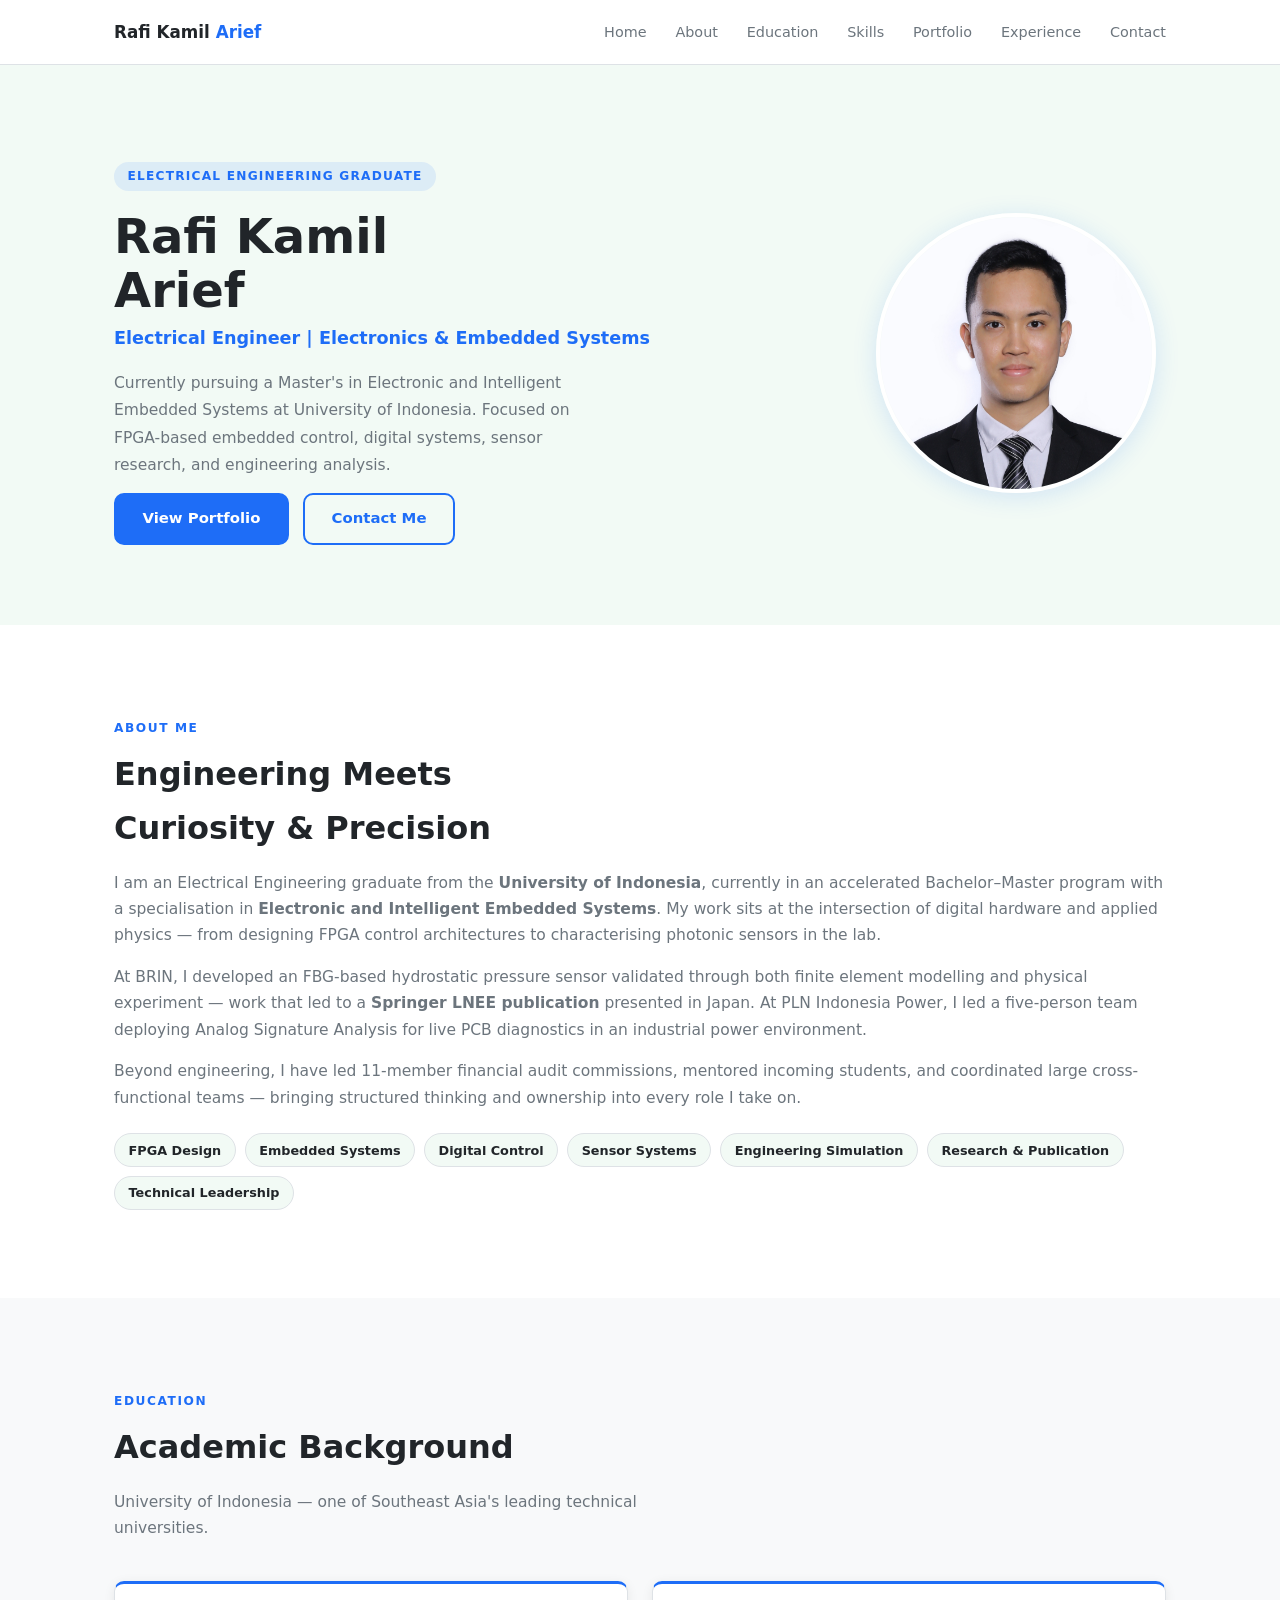
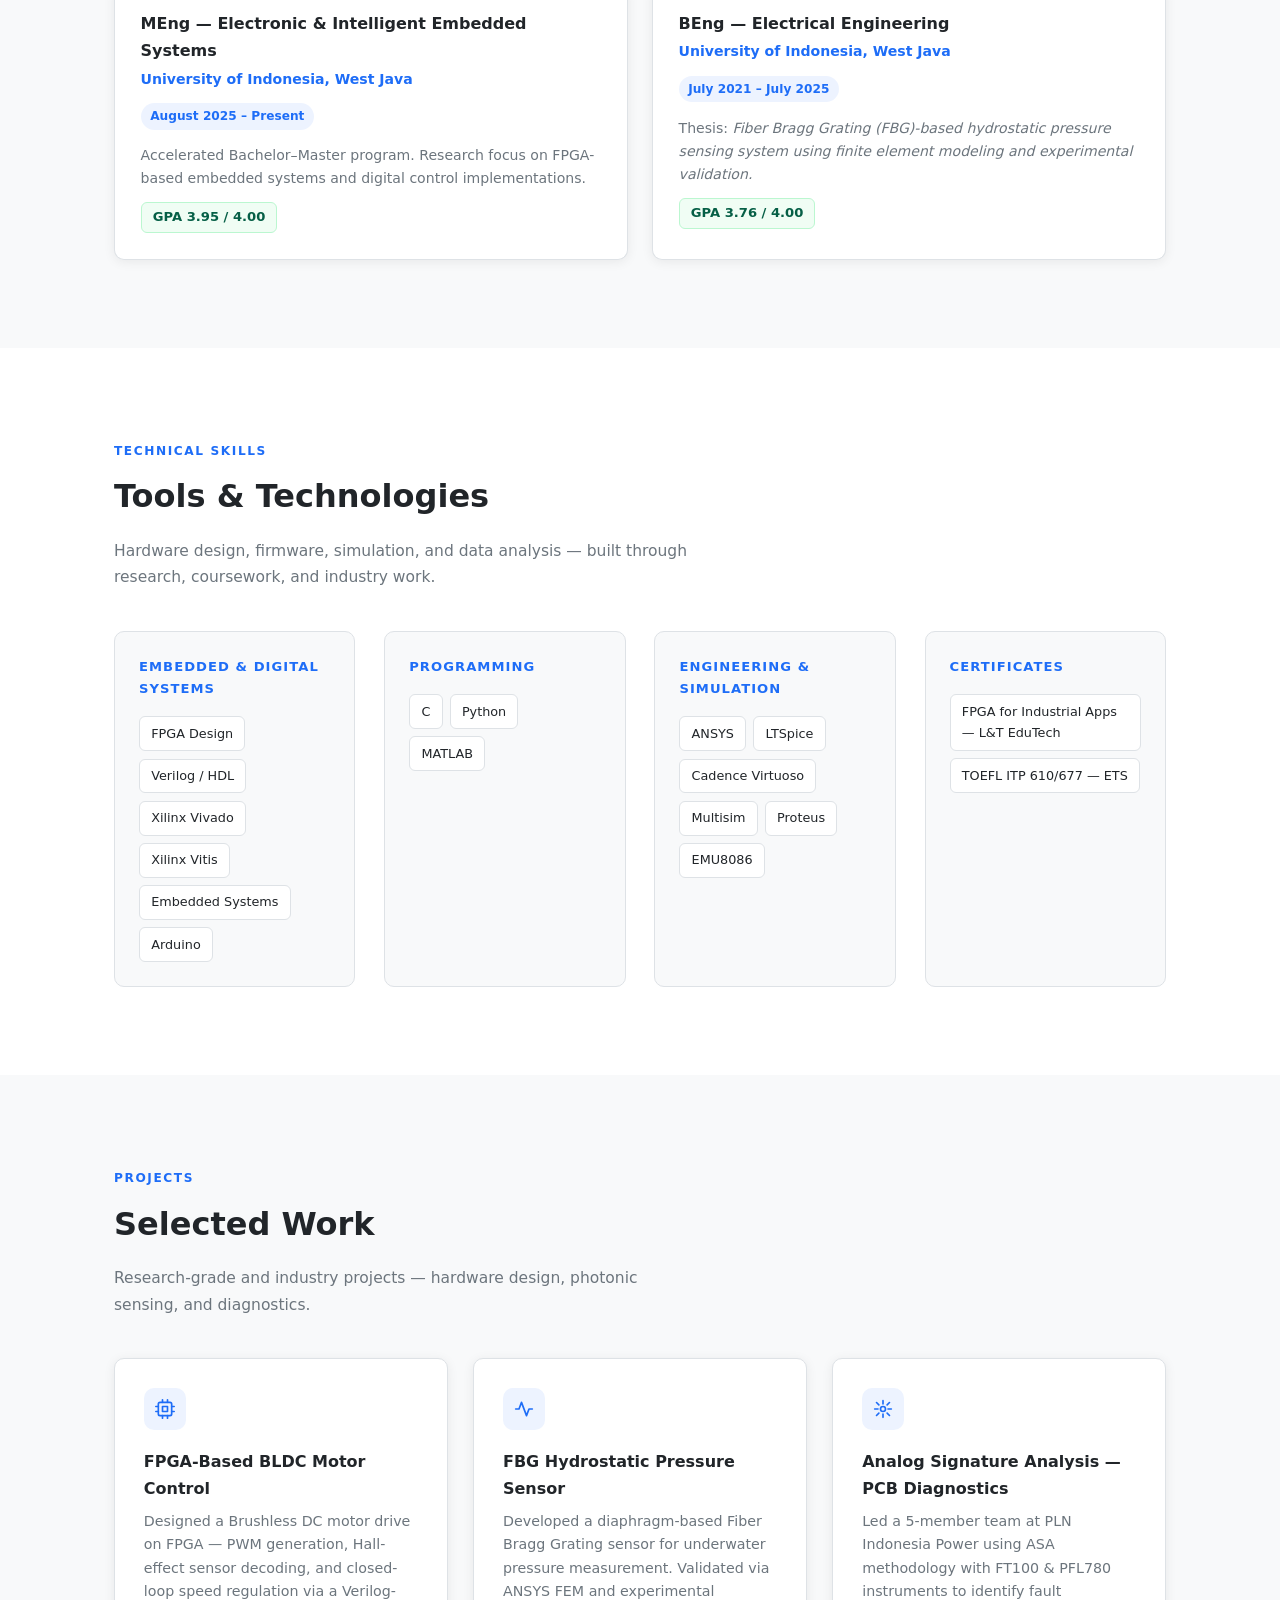
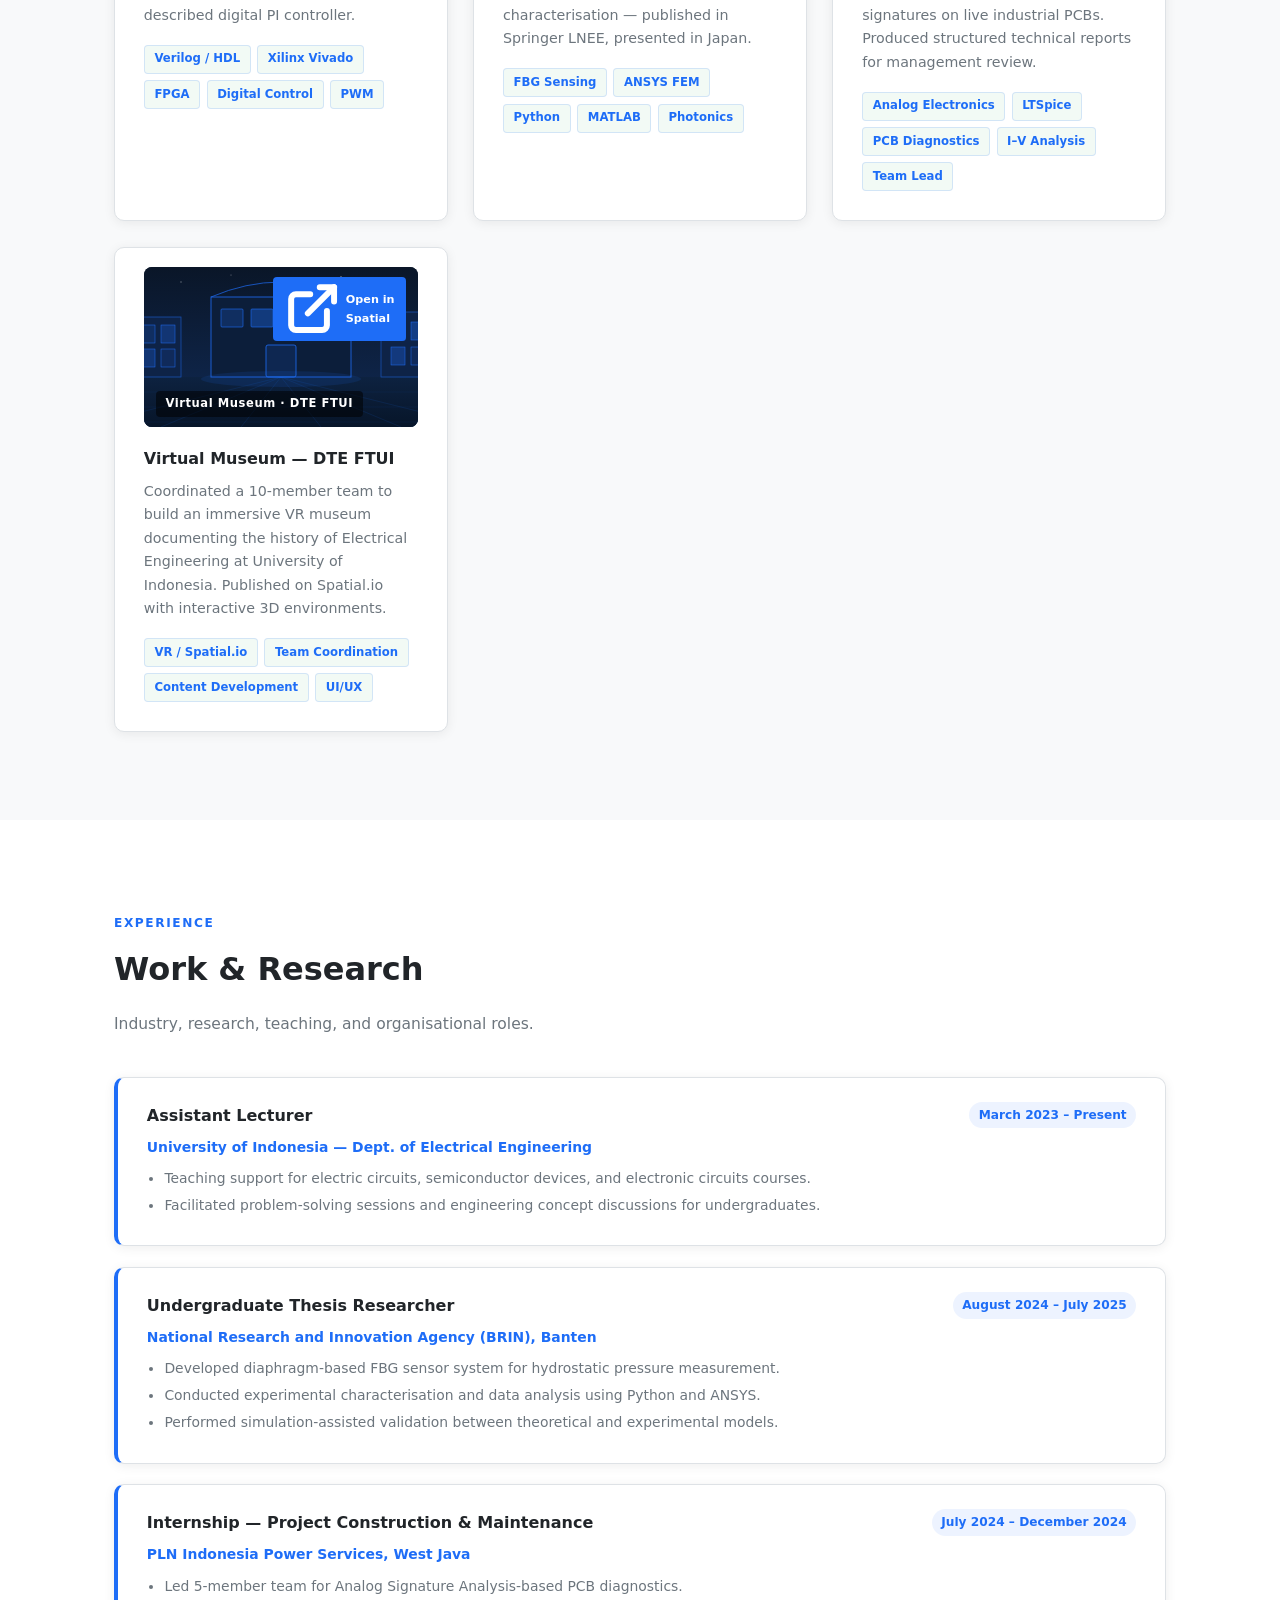
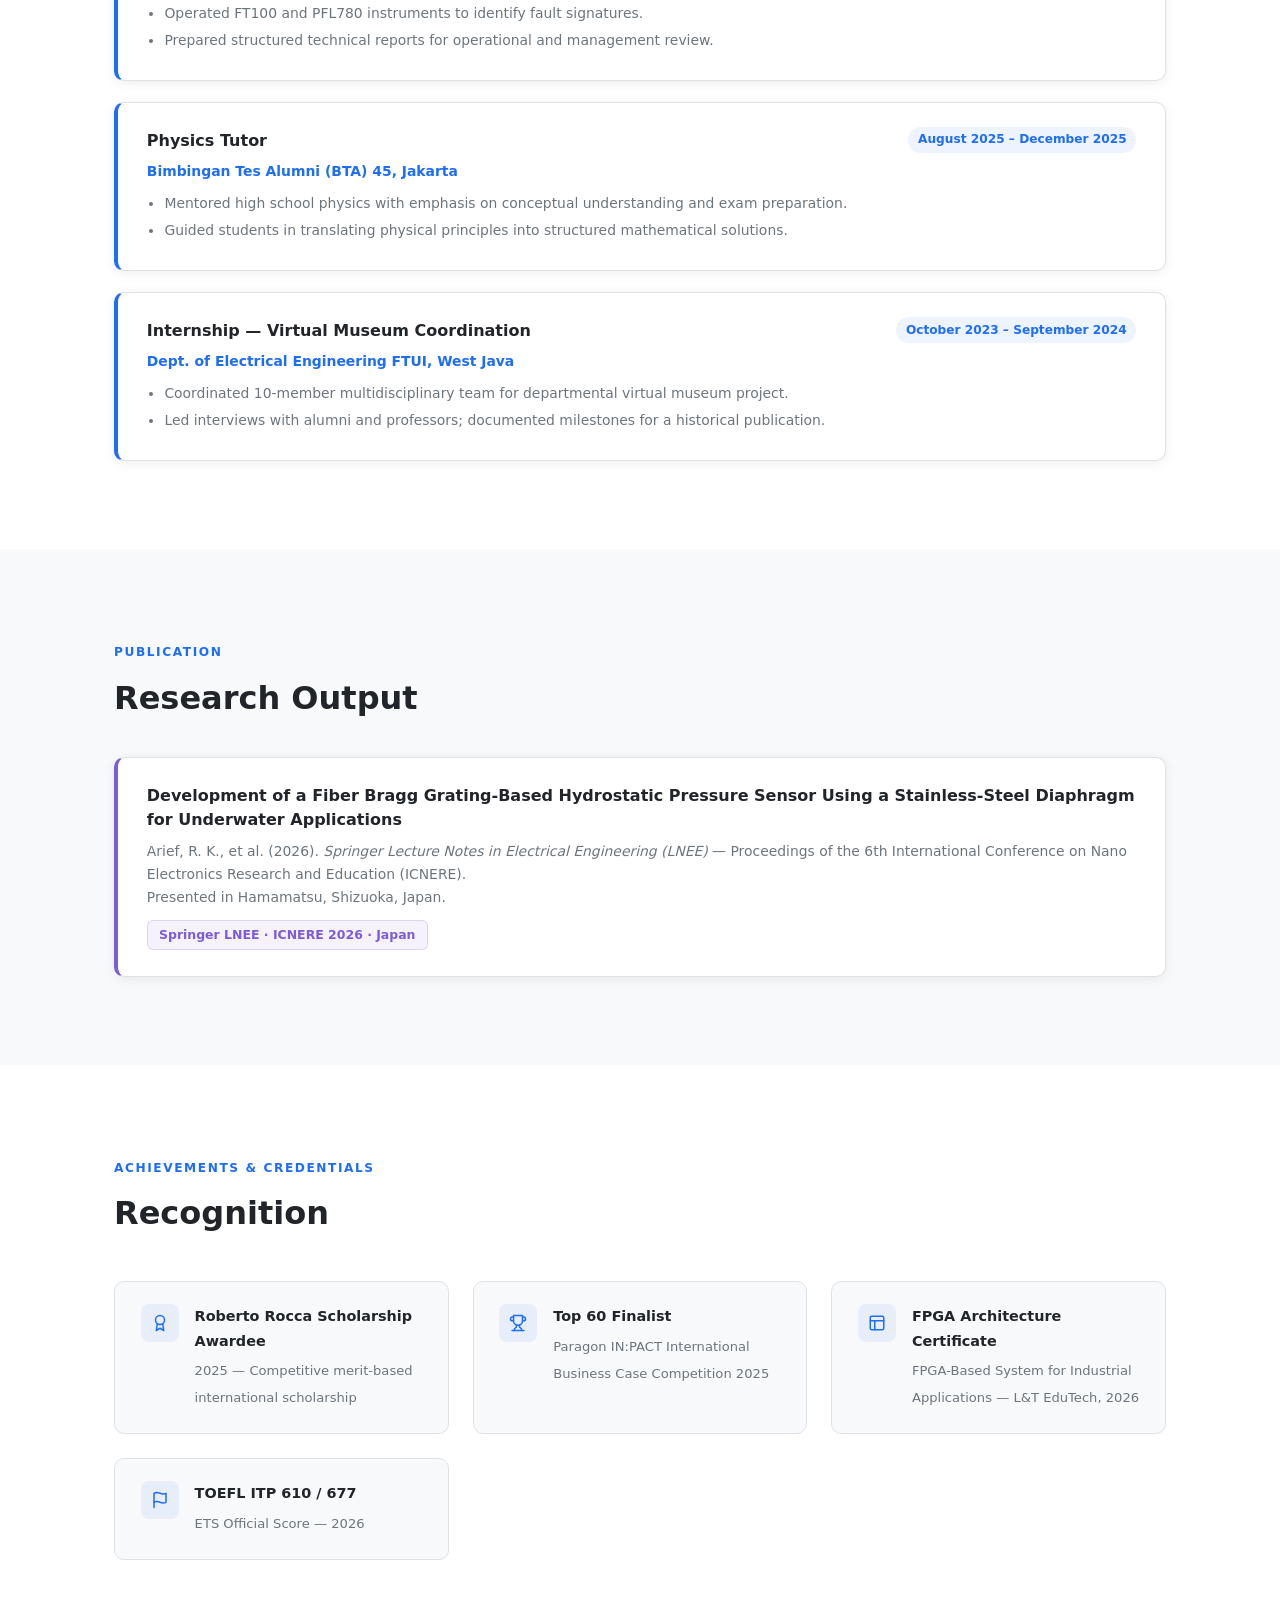
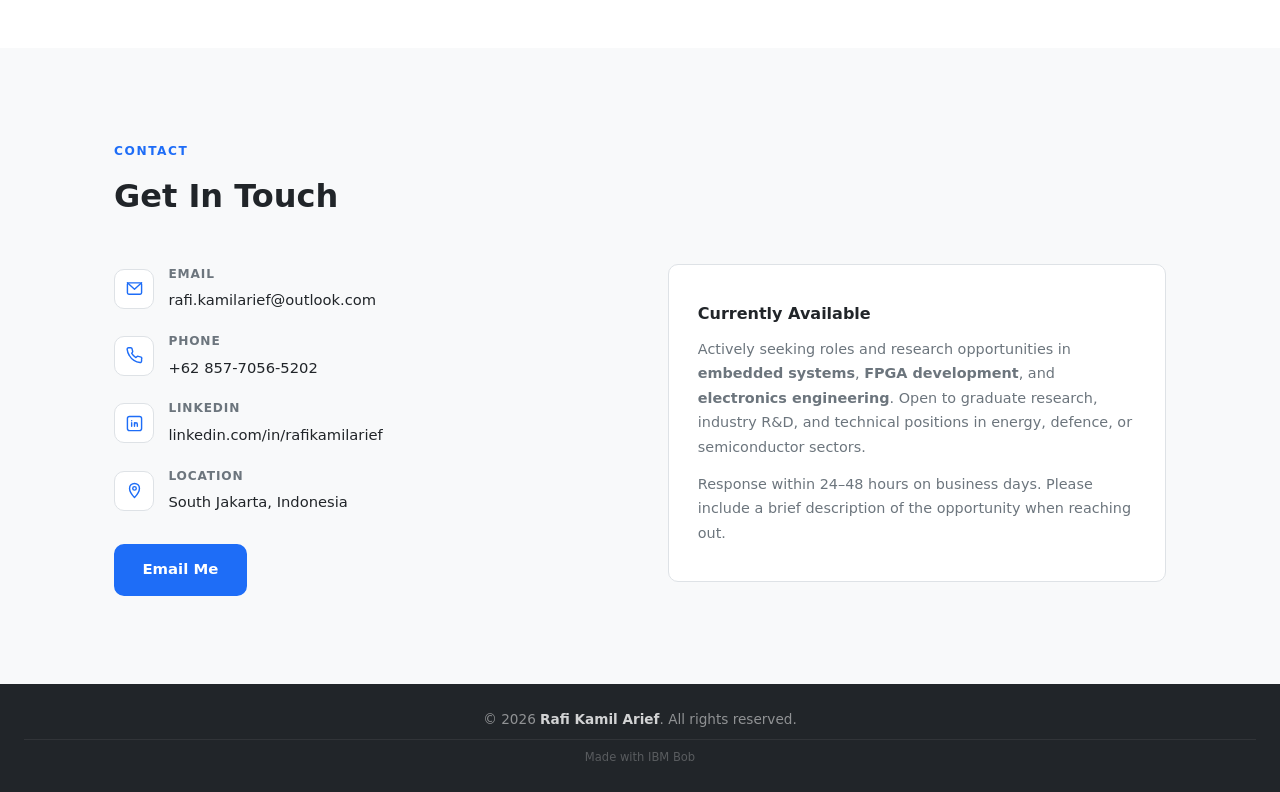
==== index.html @ d269727e "+new website +png profile" ====
<!DOCTYPE html>
<html lang="en">
<head>
  <meta charset="UTF-8" />
  <meta name="viewport" content="width=device-width, initial-scale=1.0" />
  <title>Rafi Kamil Arief — Electrical Engineer</title>

  <style>
    /* ── CSS VARIABLES ─────────────────────────────── */
    :root {
      --primary-color: #f2faf5;
      --accent-color:  #1e6df7;
      --bg-light:      #F8F9FA;
      --text-dark:     #212529;
      --white:         #FFFFFF;
      --text-muted:    #6c757d;
      --border-color:  #dee2e6;
      --card-shadow:   0 2px 12px rgba(0,0,0,0.07);
      --radius:        10px;
      --transition:    0.3s ease;
      --max-width:     1100px;
    }

    /* ── CSS RESET ─────────────────────────────────── */
    *, *::before, *::after { box-sizing: border-box; margin: 0; padding: 0; }

    html { scroll-behavior: smooth; font-size: 16px; }

    body {
      font-family: -apple-system, "Segoe UI", system-ui, sans-serif;
      color: var(--text-dark);
      background: var(--white);
      line-height: 1.7;
    }

    img { display: block; max-width: 100%; }
    a   { color: inherit; text-decoration: none; }
    ul  { list-style: none; }

    /* ── UTILITY ───────────────────────────────────── */
    .container {
      width: 100%;
      max-width: var(--max-width);
      margin: 0 auto;
      padding: 0 1.5rem;
    }

    .section-label {
      display: inline-block;
      font-size: 0.76rem;
      font-weight: 700;
      letter-spacing: 0.13em;
      text-transform: uppercase;
      color: var(--accent-color);
      margin-bottom: 0.5rem;
    }

    .section-title {
      font-size: clamp(1.55rem, 3vw, 2rem);
      font-weight: 700;
      color: var(--text-dark);
      margin-bottom: 0.9rem;
    }

    .section-subtitle {
      font-size: 0.97rem;
      color: var(--text-muted);
      max-width: 580px;
    }

    section { padding: 88px 0; }

    /* ── BUTTONS ───────────────────────────────────── */
    .btn {
      display: inline-block;
      padding: 0.7rem 1.65rem;
      border-radius: var(--radius);
      font-size: 0.93rem;
      font-weight: 600;
      cursor: pointer;
      transition: all var(--transition);
      border: 2px solid transparent;
    }

    .btn-primary {
      background: var(--accent-color);
      color: var(--white);
      border-color: var(--accent-color);
    }
    .btn-primary:hover {
      background: #155dcc;
      border-color: #155dcc;
      transform: translateY(-2px);
    }

    .btn-secondary {
      background: transparent;
      color: var(--accent-color);
      border-color: var(--accent-color);
    }
    .btn-secondary:hover {
      background: var(--accent-color);
      color: var(--white);
      transform: translateY(-2px);
    }

    /* ── NAVIGATION ────────────────────────────────── */
    #nav-toggle { display: none; }

    header {
      position: sticky;
      top: 0;
      z-index: 1000;
      background: rgba(255,255,255,0.97);
      border-bottom: 1px solid var(--border-color);
    }

    nav {
      display: flex;
      align-items: center;
      justify-content: space-between;
      height: 64px;
      padding: 0 1.5rem;
      max-width: var(--max-width);
      margin: 0 auto;
      position: relative;
    }

    .nav-logo {
      font-size: 1.05rem;
      font-weight: 700;
      color: var(--text-dark);
      flex-shrink: 0;
    }
    .nav-logo span { color: var(--accent-color); }

    .nav-links {
      display: flex;
      align-items: center;
      gap: 1.8rem;
    }
    .nav-links a {
      font-size: 0.9rem;
      font-weight: 500;
      color: var(--text-muted);
      transition: color var(--transition);
    }
    .nav-links a:hover { color: var(--accent-color); }

    .nav-hamburger {
      display: none;
      flex-direction: column;
      justify-content: center;
      gap: 5px;
      width: 32px;
      height: 32px;
      cursor: pointer;
    }
    .nav-hamburger span {
      display: block;
      height: 2px;
      background: var(--text-dark);
      border-radius: 2px;
      transition: all var(--transition);
    }

    @media (max-width: 768px) {
      .nav-hamburger { display: flex; }
      .nav-links {
        position: absolute;
        top: 64px; left: 0; right: 0;
        background: var(--white);
        border-bottom: 1px solid var(--border-color);
        flex-direction: column;
        align-items: flex-start;
        gap: 0;
        max-height: 0;
        overflow: hidden;
        transition: max-height var(--transition);
      }
      .nav-links a {
        width: 100%;
        padding: 0.85rem 1.5rem;
        border-bottom: 1px solid var(--bg-light);
        font-size: 0.97rem;
      }
      #nav-toggle:checked ~ .nav-links    { max-height: 420px; }
      #nav-toggle:checked ~ .nav-hamburger span:nth-child(1) { transform: translateY(7px) rotate(45deg); }
      #nav-toggle:checked ~ .nav-hamburger span:nth-child(2) { opacity: 0; }
      #nav-toggle:checked ~ .nav-hamburger span:nth-child(3) { transform: translateY(-7px) rotate(-45deg); }
    }

    /* ── HERO ──────────────────────────────────────── */
    #home {
      background: var(--primary-color);
      padding: 96px 0 80px;
    }

    .hero-inner {
      display: flex;
      align-items: center;
      justify-content: space-between;
      gap: 3rem;
    }

    .hero-content { flex: 1 1 0; max-width: 560px; }

    .hero-tag {
      display: inline-block;
      background: rgba(30,109,247,0.1);
      color: var(--accent-color);
      font-size: 0.76rem;
      font-weight: 700;
      letter-spacing: 0.1em;
      text-transform: uppercase;
      padding: 0.28rem 0.85rem;
      border-radius: 20px;
      margin-bottom: 1.1rem;
    }

    .hero-name {
      font-size: clamp(2rem, 5vw, 3rem);
      font-weight: 800;
      line-height: 1.13;
      color: var(--text-dark);
      margin-bottom: 0.45rem;
    }

    .hero-role {
      font-size: clamp(0.95rem, 2vw, 1.1rem);
      font-weight: 600;
      color: var(--accent-color);
      margin-bottom: 1rem;
    }

    .hero-desc {
      font-size: 0.97rem;
      color: var(--text-muted);
      margin-bottom: 0.9rem;
      max-width: 480px;
      line-height: 1.75;
    }


    .hero-cta { display: flex; flex-wrap: wrap; gap: 0.9rem; }

    .hero-image {
      flex: 0 0 300px;
      display: flex;
      align-items: center;
      justify-content: center;
    }
    .hero-image img {
      width: 280px;
      height: 280px;
      border-radius: 50%;
      border: 4px solid var(--white);
      box-shadow: 0 4px 24px rgba(30,109,247,0.15);
      object-fit: cover;
      object-position: center top;
    }

    @media (max-width: 768px) {
      .hero-inner { flex-direction: column-reverse; text-align: center; }
      .hero-content { max-width: 100%; }
      .hero-cta { justify-content: center; }
      .hero-image { flex: none; }
      .hero-image img { width: 200px; height: 200px; }
      .hero-desc { margin: 0 auto 0.9rem; }
    }

    /* ── ABOUT ─────────────────────────────────────── */
    #about { background: var(--white); }

    .about-text p {
      color: var(--text-muted);
      margin-bottom: 0.95rem;
      font-size: 0.97rem;
    }

    .about-highlights {
      display: flex;
      flex-wrap: wrap;
      gap: 0.55rem;
      margin-top: 1.4rem;
    }
    .about-highlights span {
      background: var(--primary-color);
      color: var(--text-dark);
      font-size: 0.8rem;
      font-weight: 600;
      padding: 0.32rem 0.85rem;
      border-radius: 20px;
      border: 1px solid var(--border-color);
    }

    /* ── EDUCATION ─────────────────────────────────── */
    #education { background: var(--bg-light); }

    .edu-grid {
      display: grid;
      grid-template-columns: repeat(auto-fit, minmax(300px, 1fr));
      gap: 1.5rem;
      margin-top: 2.5rem;
    }

    .edu-card {
      background: var(--white);
      border: 1px solid var(--border-color);
      border-top: 3px solid var(--accent-color);
      border-radius: var(--radius);
      padding: 1.6rem;
      box-shadow: var(--card-shadow);
      transition: transform var(--transition), box-shadow var(--transition);
    }
    .edu-card:hover {
      transform: translateY(-4px);
      box-shadow: 0 8px 24px rgba(0,0,0,0.09);
    }

    .edu-degree {
      font-size: 1rem;
      font-weight: 700;
      color: var(--text-dark);
      margin-bottom: 0.2rem;
    }
    .edu-school {
      font-size: 0.88rem;
      font-weight: 600;
      color: var(--accent-color);
      margin-bottom: 0.6rem;
    }
    .edu-period {
      display: inline-block;
      font-size: 0.76rem;
      font-weight: 600;
      background: rgba(30,109,247,0.08);
      color: var(--accent-color);
      padding: 0.18rem 0.6rem;
      border-radius: 20px;
      margin-bottom: 0.9rem;
    }
    .edu-details { font-size: 0.88rem; color: var(--text-muted); line-height: 1.65; }
    .edu-gpa {
      display: inline-block;
      margin-top: 0.7rem;
      background: #f0fdf4;
      border: 1px solid #bbf7d0;
      color: #065f46;
      font-size: 0.82rem;
      font-weight: 700;
      padding: 0.22rem 0.7rem;
      border-radius: 6px;
    }

    /* ── SKILLS ────────────────────────────────────── */
    #skills { background: var(--white); }

    .skills-categories {
      display: grid;
      grid-template-columns: repeat(auto-fit, minmax(230px, 1fr));
      gap: 1.8rem;
      margin-top: 2.5rem;
    }

    .skill-category {
      background: var(--bg-light);
      border: 1px solid var(--border-color);
      border-radius: var(--radius);
      padding: 1.5rem;
    }
    .skill-category h3 {
      font-size: 0.82rem;
      font-weight: 700;
      text-transform: uppercase;
      letter-spacing: 0.08em;
      color: var(--accent-color);
      margin-bottom: 1rem;
    }
    .skill-tags { display: flex; flex-wrap: wrap; gap: 0.45rem; }
    .skill-tag {
      background: var(--white);
      border: 1px solid var(--border-color);
      border-radius: 6px;
      padding: 0.35rem 0.7rem;
      font-size: 0.8rem;
      font-weight: 500;
      color: var(--text-dark);
      transition: all var(--transition);
      cursor: default;
    }
    .skill-tag:hover {
      background: var(--accent-color);
      color: var(--white);
      border-color: var(--accent-color);
      transform: translateY(-2px);
    }

    /* ── PORTFOLIO ─────────────────────────────────── */
    #portfolio { background: var(--bg-light); }

    .portfolio-grid {
      display: grid;
      grid-template-columns: repeat(auto-fit, minmax(300px, 1fr));
      gap: 1.6rem;
      margin-top: 2.5rem;
    }

    .portfolio-card {
      background: var(--white);
      border: 1px solid var(--border-color);
      border-radius: var(--radius);
      padding: 1.8rem;
      transition: all var(--transition);
      box-shadow: var(--card-shadow);
    }
    .portfolio-card:hover {
      transform: translateY(-5px);
      box-shadow: 0 10px 30px rgba(0,0,0,0.1);
      border-color: var(--accent-color);
    }

    .pcard-icon {
      width: 42px; height: 42px;
      background: rgba(30,109,247,0.08);
      border-radius: 10px;
      display: flex;
      align-items: center;
      justify-content: center;
      margin-bottom: 1.1rem;
    }
    .pcard-icon svg {
      width: 20px; height: 20px;
      stroke: var(--accent-color);
      fill: none;
      stroke-width: 2;
      stroke-linecap: round;
      stroke-linejoin: round;
    }

    .portfolio-card h3 {
      font-size: 1rem;
      font-weight: 700;
      color: var(--text-dark);
      margin-bottom: 0.5rem;
    }
    .portfolio-card p {
      font-size: 0.89rem;
      color: var(--text-muted);
      margin-bottom: 1.1rem;
      line-height: 1.65;
    }
    .portfolio-tags { display: flex; flex-wrap: wrap; gap: 0.4rem; }
    .portfolio-tag {
      background: var(--primary-color);
      color: var(--accent-color);
      font-size: 0.73rem;
      font-weight: 600;
      padding: 0.22rem 0.6rem;
      border-radius: 4px;
      border: 1px solid rgba(30,109,247,0.15);
    }

    /* VR card thumbnail */
    .vr-thumbnail {
      width: 100%;
      height: 160px;
      border-radius: 8px;
      overflow: hidden;
      margin-bottom: 1.1rem;
      background: #0d1b2e;
      position: relative;
    }
    .vr-thumbnail svg {
      width: 100%;
      height: 100%;
      display: block;
    }
    .vr-thumbnail-label {
      position: absolute;
      bottom: 10px;
      left: 12px;
      background: rgba(0,0,0,0.55);
      color: #fff;
      font-size: 0.72rem;
      font-weight: 600;
      padding: 0.2rem 0.6rem;
      border-radius: 4px;
      letter-spacing: 0.05em;
    }
    .vr-open-badge {
      position: absolute;
      top: 10px;
      right: 12px;
      background: var(--accent-color);
      color: #fff;
      font-size: 0.7rem;
      font-weight: 700;
      padding: 0.22rem 0.65rem;
      border-radius: 4px;
      display: flex;
      align-items: center;
      gap: 0.3rem;
    }
    .portfolio-card.vr-card { padding: 1.2rem 1.8rem 1.8rem; }

    /* ── EXPERIENCE ────────────────────────────────── */
    #experience { background: var(--white); }

    .timeline {
      margin-top: 2.5rem;
      display: flex;
      flex-direction: column;
      gap: 1.3rem;
    }

    .timeline-card {
      background: var(--white);
      border: 1px solid var(--border-color);
      border-left: 4px solid var(--accent-color);
      border-radius: var(--radius);
      padding: 1.5rem 1.8rem;
      transition: all var(--transition);
      box-shadow: var(--card-shadow);
    }
    .timeline-card:hover {
      transform: translateY(-3px);
      box-shadow: 0 6px 20px rgba(0,0,0,0.09);
    }

    .tl-header {
      display: flex;
      align-items: flex-start;
      justify-content: space-between;
      flex-wrap: wrap;
      gap: 0.45rem;
      margin-bottom: 0.4rem;
    }
    .tl-role { font-size: 1rem; font-weight: 700; color: var(--text-dark); }
    .tl-period {
      font-size: 0.76rem;
      font-weight: 600;
      color: var(--accent-color);
      background: rgba(30,109,247,0.08);
      padding: 0.18rem 0.6rem;
      border-radius: 20px;
      white-space: nowrap;
    }
    .tl-org {
      font-size: 0.87rem;
      font-weight: 600;
      color: var(--accent-color);
      margin-bottom: 0.5rem;
    }
    .tl-desc { font-size: 0.88rem; color: var(--text-muted); line-height: 1.65; }

    .tl-bullets {
      margin-top: 0.5rem;
      padding-left: 1.1rem;
      list-style: disc;
    }
    .tl-bullets li {
      font-size: 0.87rem;
      color: var(--text-muted);
      margin-bottom: 0.3rem;
      line-height: 1.6;
    }

    /* ── PUBLICATION ───────────────────────────────── */
    #publication { background: var(--bg-light); }

    .pub-card {
      background: var(--white);
      border: 1px solid var(--border-color);
      border-left: 4px solid #7c5cd8;
      border-radius: var(--radius);
      padding: 1.6rem 1.8rem;
      box-shadow: var(--card-shadow);
      margin-top: 2rem;
      transition: all var(--transition);
    }
    .pub-card:hover {
      transform: translateY(-3px);
      box-shadow: 0 6px 20px rgba(0,0,0,0.09);
    }
    .pub-title { font-size: 1rem; font-weight: 700; color: var(--text-dark); margin-bottom: 0.5rem; line-height: 1.5; }
    .pub-meta  { font-size: 0.87rem; color: var(--text-muted); line-height: 1.65; }
    .pub-venue {
      display: inline-block;
      margin-top: 0.7rem;
      background: rgba(124,92,216,0.08);
      color: #7c5cd8;
      border: 1px solid rgba(124,92,216,0.2);
      font-size: 0.78rem;
      font-weight: 600;
      padding: 0.22rem 0.7rem;
      border-radius: 6px;
    }

    /* ── ACHIEVEMENTS & CERTS ──────────────────────── */
    #achievements { background: var(--white); }

    .ach-grid {
      display: grid;
      grid-template-columns: repeat(auto-fit, minmax(280px, 1fr));
      gap: 1.5rem;
      margin-top: 2.5rem;
    }

    .ach-card {
      background: var(--bg-light);
      border: 1px solid var(--border-color);
      border-radius: var(--radius);
      padding: 1.4rem 1.6rem;
      display: flex;
      gap: 1rem;
      align-items: flex-start;
      transition: all var(--transition);
    }
    .ach-card:hover {
      transform: translateY(-3px);
      box-shadow: var(--card-shadow);
      background: var(--white);
    }
    .ach-icon {
      width: 38px; height: 38px; flex-shrink: 0;
      background: rgba(30,109,247,0.08);
      border-radius: 8px;
      display: flex; align-items: center; justify-content: center;
    }
    .ach-icon svg {
      width: 18px; height: 18px;
      stroke: var(--accent-color);
      fill: none;
      stroke-width: 2;
      stroke-linecap: round;
      stroke-linejoin: round;
    }
    .ach-body strong {
      display: block;
      font-size: 0.9rem;
      font-weight: 700;
      color: var(--text-dark);
      margin-bottom: 0.2rem;
    }
    .ach-body span {
      font-size: 0.82rem;
      color: var(--text-muted);
    }

    /* ── CONTACT ───────────────────────────────────── */
    #contact { background: var(--bg-light); }

    .contact-inner {
      display: grid;
      grid-template-columns: 1fr 1fr;
      gap: 3.5rem;
      align-items: start;
      margin-top: 2.5rem;
    }

    .contact-items { display: flex; flex-direction: column; gap: 1.1rem; }

    .contact-item { display: flex; align-items: center; gap: 0.9rem; }

    .ci-icon {
      width: 40px; height: 40px;
      background: var(--white);
      border: 1px solid var(--border-color);
      border-radius: 10px;
      display: flex; align-items: center; justify-content: center;
      flex-shrink: 0;
    }
    .ci-icon svg {
      width: 17px; height: 17px;
      stroke: var(--accent-color);
      fill: none;
      stroke-width: 2;
      stroke-linecap: round;
      stroke-linejoin: round;
    }

    .ci-text strong {
      display: block;
      font-size: 0.76rem;
      font-weight: 700;
      color: var(--text-muted);
      text-transform: uppercase;
      letter-spacing: 0.07em;
      margin-bottom: 0.12rem;
    }
    .ci-text a, .ci-text span {
      font-size: 0.92rem;
      color: var(--text-dark);
      transition: color var(--transition);
    }
    .ci-text a:hover { color: var(--accent-color); }

    .contact-cta { margin-top: 1.8rem; }

    .contact-aside {
      background: var(--white);
      border: 1px solid var(--border-color);
      border-radius: var(--radius);
      padding: 2.2rem 1.8rem;
    }
    .contact-aside h3 {
      font-size: 1rem; font-weight: 700;
      margin-bottom: 0.6rem; color: var(--text-dark);
    }
    .contact-aside p {
      font-size: 0.9rem;
      color: var(--text-muted);
      line-height: 1.7;
      margin-bottom: 0.8rem;
    }
    .contact-aside p:last-child { margin-bottom: 0; }

    @media (max-width: 768px) {
      .contact-inner { grid-template-columns: 1fr; gap: 2rem; }
    }

    /* ── FOOTER ────────────────────────────────────── */
    footer {
      background: var(--text-dark);
      color: rgba(255,255,255,0.5);
      text-align: center;
      padding: 1.5rem 1.5rem;
      font-size: 0.85rem;
    }
    footer span { color: rgba(255,255,255,0.8); font-weight: 600; }
    .made-with {
      margin-top: 0.5rem;
      font-size: 0.72rem;
      color: rgba(255,255,255,0.25);
      border-top: 1px solid rgba(255,255,255,0.07);
      padding-top: 0.5rem;
    }
  </style>
</head>
<body>

  <!-- ── NAVIGATION ───────────────────────────────── -->
  <header>
    <nav>
      <a class="nav-logo" href="#home">Rafi Kamil <span>Arief</span></a>
      <input type="checkbox" id="nav-toggle" aria-hidden="true" />
      <label class="nav-hamburger" for="nav-toggle" aria-label="Toggle navigation">
        <span></span><span></span><span></span>
      </label>
      <ul class="nav-links" role="list">
        <li><a href="#home">Home</a></li>
        <li><a href="#about">About</a></li>
        <li><a href="#education">Education</a></li>
        <li><a href="#skills">Skills</a></li>
        <li><a href="#portfolio">Portfolio</a></li>
        <li><a href="#experience">Experience</a></li>
        <li><a href="#contact">Contact</a></li>
      </ul>
    </nav>
  </header>


  <!-- ── HERO ─────────────────────────────────────── -->
  <section id="home">
    <div class="container">
      <div class="hero-inner">

        <div class="hero-content">
          <span class="hero-tag">Electrical Engineering Graduate</span>
          <h1 class="hero-name">Rafi Kamil<br>Arief</h1>
          <p class="hero-role">Electrical Engineer | Electronics &amp; Embedded Systems</p>
          <p class="hero-desc">
            Currently pursuing a Master's in Electronic and Intelligent Embedded Systems
            at University of Indonesia. Focused on FPGA-based embedded control,
            digital systems, sensor research, and engineering analysis.
          </p>
          <div class="hero-cta">
            <a href="#portfolio" class="btn btn-primary">View Portfolio</a>
            <a href="#contact"   class="btn btn-secondary">Contact Me</a>
          </div>
        </div>

        <div class="hero-image">
          <img src="rafikamilarief-jpg.jpg" alt="Rafi Kamil Arief" />
        </div>

      </div>
    </div>
  </section>


  <!-- ── ABOUT ─────────────────────────────────────── -->
  <section id="about">
    <div class="container">
      <span class="section-label">About Me</span>
      <h2 class="section-title">Engineering Meets<br>Curiosity &amp; Precision</h2>
      <div class="about-text">
        <p>
          I am an Electrical Engineering graduate from the <strong>University of Indonesia</strong>,
          currently in an accelerated Bachelor–Master program with a specialisation in
          <strong>Electronic and Intelligent Embedded Systems</strong>.
          My work sits at the intersection of digital hardware and applied physics —
          from designing FPGA control architectures to characterising photonic sensors in the lab.
        </p>
        <p>
          At BRIN, I developed an FBG-based hydrostatic pressure sensor validated
          through both finite element modelling and physical experiment — work that led
          to a <strong>Springer LNEE publication</strong> presented in Japan.
          At PLN Indonesia Power, I led a five-person team deploying Analog Signature
          Analysis for live PCB diagnostics in an industrial power environment.
        </p>
        <p>
          Beyond engineering, I have led 11-member financial audit commissions,
          mentored incoming students, and coordinated large cross-functional teams —
          bringing structured thinking and ownership into every role I take on.
        </p>
        <div class="about-highlights">
          <span>FPGA Design</span>
          <span>Embedded Systems</span>
          <span>Digital Control</span>
          <span>Sensor Systems</span>
          <span>Engineering Simulation</span>
          <span>Research &amp; Publication</span>
          <span>Technical Leadership</span>
        </div>
      </div>
    </div>
  </section>


  <!-- ── EDUCATION ─────────────────────────────────── -->
  <section id="education">
    <div class="container">
      <span class="section-label">Education</span>
      <h2 class="section-title">Academic Background</h2>
      <p class="section-subtitle">University of Indonesia — one of Southeast Asia's leading technical universities.</p>

      <div class="edu-grid">

        <div class="edu-card">
          <p class="edu-degree">MEng — Electronic &amp; Intelligent Embedded Systems</p>
          <p class="edu-school">University of Indonesia, West Java</p>
          <span class="edu-period">August 2025 – Present</span>
          <p class="edu-details">
            Accelerated Bachelor–Master program. Research focus on FPGA-based
            embedded systems and digital control implementations.
          </p>
          <span class="edu-gpa">GPA 3.95 / 4.00</span>
        </div>

        <div class="edu-card">
          <p class="edu-degree">BEng — Electrical Engineering</p>
          <p class="edu-school">University of Indonesia, West Java</p>
          <span class="edu-period">July 2021 – July 2025</span>
          <p class="edu-details">
            Thesis: <em>Fiber Bragg Grating (FBG)-based hydrostatic pressure sensing
            system using finite element modeling and experimental validation.</em>
          </p>
          <span class="edu-gpa">GPA 3.76 / 4.00</span>
        </div>

      </div>
    </div>
  </section>


  <!-- ── SKILLS ────────────────────────────────────── -->
  <section id="skills">
    <div class="container">
      <span class="section-label">Technical Skills</span>
      <h2 class="section-title">Tools &amp; Technologies</h2>
      <p class="section-subtitle">
        Hardware design, firmware, simulation, and data analysis —
        built through research, coursework, and industry work.
      </p>

      <div class="skills-categories">

        <div class="skill-category">
          <h3>Embedded &amp; Digital Systems</h3>
          <div class="skill-tags">
            <span class="skill-tag">FPGA Design</span>
            <span class="skill-tag">Verilog / HDL</span>
            <span class="skill-tag">Xilinx Vivado</span>
            <span class="skill-tag">Xilinx Vitis</span>
            <span class="skill-tag">Embedded Systems</span>
            <span class="skill-tag">Arduino</span>
          </div>
        </div>

        <div class="skill-category">
          <h3>Programming</h3>
          <div class="skill-tags">
            <span class="skill-tag">C</span>
            <span class="skill-tag">Python</span>
            <span class="skill-tag">MATLAB</span>
          </div>
        </div>

        <div class="skill-category">
          <h3>Engineering &amp; Simulation</h3>
          <div class="skill-tags">
            <span class="skill-tag">ANSYS</span>
            <span class="skill-tag">LTSpice</span>
            <span class="skill-tag">Cadence Virtuoso</span>
            <span class="skill-tag">Multisim</span>
            <span class="skill-tag">Proteus</span>
            <span class="skill-tag">EMU8086</span>
          </div>
        </div>

        <div class="skill-category">
          <h3>Certificates</h3>
          <div class="skill-tags">
            <span class="skill-tag">FPGA for Industrial Apps — L&amp;T EduTech</span>
            <span class="skill-tag">TOEFL ITP 610/677 — ETS</span>
          </div>
        </div>

      </div>
    </div>
  </section>


  <!-- ── PORTFOLIO ─────────────────────────────────── -->
  <section id="portfolio">
    <div class="container">
      <span class="section-label">Projects</span>
      <h2 class="section-title">Selected Work</h2>
      <p class="section-subtitle">
        Research-grade and industry projects — hardware design, photonic sensing, and diagnostics.
      </p>

      <div class="portfolio-grid">

        <article class="portfolio-card">
          <div class="pcard-icon">
            <svg viewBox="0 0 24 24"><rect x="4" y="4" width="16" height="16" rx="2"/><path d="M9 9h6v6H9z"/><path d="M9 1v3M15 1v3M9 20v3M15 20v3M1 9h3M1 15h3M20 9h3M20 15h3"/></svg>
          </div>
          <h3>FPGA-Based BLDC Motor Control</h3>
          <p>
            Designed a Brushless DC motor drive on FPGA — PWM generation,
            Hall-effect sensor decoding, and closed-loop speed regulation
            via a Verilog-described digital PI controller.
          </p>
          <div class="portfolio-tags">
            <span class="portfolio-tag">Verilog / HDL</span>
            <span class="portfolio-tag">Xilinx Vivado</span>
            <span class="portfolio-tag">FPGA</span>
            <span class="portfolio-tag">Digital Control</span>
            <span class="portfolio-tag">PWM</span>
          </div>
        </article>

        <article class="portfolio-card">
          <div class="pcard-icon">
            <svg viewBox="0 0 24 24"><polyline points="22 12 18 12 15 20 9 4 6 12 2 12"/></svg>
          </div>
          <h3>FBG Hydrostatic Pressure Sensor</h3>
          <p>
            Developed a diaphragm-based Fiber Bragg Grating sensor for underwater
            pressure measurement. Validated via ANSYS FEM and experimental
            characterisation — published in Springer LNEE, presented in Japan.
          </p>
          <div class="portfolio-tags">
            <span class="portfolio-tag">FBG Sensing</span>
            <span class="portfolio-tag">ANSYS FEM</span>
            <span class="portfolio-tag">Python</span>
            <span class="portfolio-tag">MATLAB</span>
            <span class="portfolio-tag">Photonics</span>
          </div>
        </article>

        <article class="portfolio-card">
          <div class="pcard-icon">
            <svg viewBox="0 0 24 24"><circle cx="12" cy="12" r="3"/><path d="M12 2v4M12 18v4M4.22 4.22l2.83 2.83M16.95 16.95l2.83 2.83M2 12h4M18 12h4M4.22 19.78l2.83-2.83M16.95 7.05l2.83-2.83"/></svg>
          </div>
          <h3>Analog Signature Analysis — PCB Diagnostics</h3>
          <p>
            Led a 5-member team at PLN Indonesia Power using ASA methodology
            with FT100 &amp; PFL780 instruments to identify fault signatures
            on live industrial PCBs. Produced structured technical reports
            for management review.
          </p>
          <div class="portfolio-tags">
            <span class="portfolio-tag">Analog Electronics</span>
            <span class="portfolio-tag">LTSpice</span>
            <span class="portfolio-tag">PCB Diagnostics</span>
            <span class="portfolio-tag">I–V Analysis</span>
            <span class="portfolio-tag">Team Lead</span>
          </div>
        </article>

        <!-- Project 4: VR Museum -->
        <article class="portfolio-card vr-card">
          <a href="https://www.spatial.io/s/Museum-VR-Sejarah-DTE-FTUI-66c4453c0300d9b2b814d2d7?share=8188769410225588882"
             target="_blank" rel="noopener" style="display:block; color:inherit; text-decoration:none;">
            <!-- VR Thumbnail — pure SVG scene -->
            <div class="vr-thumbnail">
              <svg viewBox="0 0 400 160" xmlns="http://www.w3.org/2000/svg" preserveAspectRatio="xMidYMid slice">
                <!-- sky gradient bg -->
                <defs>
                  <linearGradient id="sky" x1="0" y1="0" x2="0" y2="1">
                    <stop offset="0%" stop-color="#0a1628"/>
                    <stop offset="100%" stop-color="#102a55"/>
                  </linearGradient>
                  <linearGradient id="floor" x1="0" y1="0" x2="0" y2="1">
                    <stop offset="0%" stop-color="#0d2240"/>
                    <stop offset="100%" stop-color="#071529"/>
                  </linearGradient>
                  <linearGradient id="glow" x1="0" y1="0" x2="0" y2="1">
                    <stop offset="0%" stop-color="#1e6df7" stop-opacity="0.7"/>
                    <stop offset="100%" stop-color="#1e6df7" stop-opacity="0"/>
                  </linearGradient>
                </defs>
                <!-- background -->
                <rect width="400" height="160" fill="url(#sky)"/>
                <!-- floor -->
                <rect y="110" width="400" height="50" fill="url(#floor)"/>
                <!-- floor grid lines perspective -->
                <line x1="200" y1="110" x2="0"   y2="160" stroke="#1e6df7" stroke-width="0.4" stroke-opacity="0.3"/>
                <line x1="200" y1="110" x2="80"  y2="160" stroke="#1e6df7" stroke-width="0.4" stroke-opacity="0.3"/>
                <line x1="200" y1="110" x2="160" y2="160" stroke="#1e6df7" stroke-width="0.4" stroke-opacity="0.3"/>
                <line x1="200" y1="110" x2="240" y2="160" stroke="#1e6df7" stroke-width="0.4" stroke-opacity="0.3"/>
                <line x1="200" y1="110" x2="320" y2="160" stroke="#1e6df7" stroke-width="0.4" stroke-opacity="0.3"/>
                <line x1="200" y1="110" x2="400" y2="160" stroke="#1e6df7" stroke-width="0.4" stroke-opacity="0.3"/>
                <!-- horizontal floor lines -->
                <line x1="0" y1="125" x2="400" y2="125" stroke="#1e6df7" stroke-width="0.3" stroke-opacity="0.2"/>
                <line x1="0" y1="140" x2="400" y2="140" stroke="#1e6df7" stroke-width="0.3" stroke-opacity="0.2"/>
                <line x1="0" y1="155" x2="400" y2="155" stroke="#1e6df7" stroke-width="0.3" stroke-opacity="0.2"/>
                <!-- building left -->
                <rect x="30" y="50" width="70" height="60" fill="#0e2347" stroke="#1e6df7" stroke-width="0.8" stroke-opacity="0.6"/>
                <rect x="40" y="58" width="14" height="18" fill="#1e6df7" fill-opacity="0.25" stroke="#1e6df7" stroke-width="0.5"/>
                <rect x="60" y="58" width="14" height="18" fill="#1e6df7" fill-opacity="0.15" stroke="#1e6df7" stroke-width="0.5"/>
                <rect x="80" y="58" width="14" height="18" fill="#1e6df7" fill-opacity="0.25" stroke="#1e6df7" stroke-width="0.5"/>
                <rect x="40" y="82" width="14" height="18" fill="#1e6df7" fill-opacity="0.1"  stroke="#1e6df7" stroke-width="0.5"/>
                <rect x="60" y="82" width="14" height="18" fill="#1e6df7" fill-opacity="0.25" stroke="#1e6df7" stroke-width="0.5"/>
                <rect x="80" y="82" width="14" height="18" fill="#1e6df7" fill-opacity="0.1"  stroke="#1e6df7" stroke-width="0.5"/>
                <!-- building right -->
                <rect x="300" y="45" width="75" height="65" fill="#0e2347" stroke="#1e6df7" stroke-width="0.8" stroke-opacity="0.6"/>
                <rect x="310" y="55" width="14" height="18" fill="#1e6df7" fill-opacity="0.2"  stroke="#1e6df7" stroke-width="0.5"/>
                <rect x="330" y="55" width="14" height="18" fill="#1e6df7" fill-opacity="0.35" stroke="#1e6df7" stroke-width="0.5"/>
                <rect x="350" y="55" width="14" height="18" fill="#1e6df7" fill-opacity="0.15" stroke="#1e6df7" stroke-width="0.5"/>
                <rect x="310" y="80" width="14" height="18" fill="#1e6df7" fill-opacity="0.3"  stroke="#1e6df7" stroke-width="0.5"/>
                <rect x="330" y="80" width="14" height="18" fill="#1e6df7" fill-opacity="0.1"  stroke="#1e6df7" stroke-width="0.5"/>
                <rect x="350" y="80" width="14" height="18" fill="#1e6df7" fill-opacity="0.3"  stroke="#1e6df7" stroke-width="0.5"/>
                <!-- main hall center -->
                <rect x="130" y="30" width="140" height="80" fill="#0c1e3a" stroke="#1e6df7" stroke-width="1" stroke-opacity="0.8"/>
                <!-- roof arch -->
                <path d="M130,30 Q200,0 270,30" fill="none" stroke="#1e6df7" stroke-width="1" stroke-opacity="0.7"/>
                <!-- center door -->
                <rect x="185" y="78" width="30" height="32" rx="2" fill="#1e6df7" fill-opacity="0.12" stroke="#1e6df7" stroke-width="0.8"/>
                <!-- center windows -->
                <rect x="140" y="42" width="22" height="18" rx="1" fill="#1e6df7" fill-opacity="0.2" stroke="#1e6df7" stroke-width="0.6"/>
                <rect x="170" y="42" width="22" height="18" rx="1" fill="#1e6df7" fill-opacity="0.35" stroke="#1e6df7" stroke-width="0.6"/>
                <rect x="208" y="42" width="22" height="18" rx="1" fill="#1e6df7" fill-opacity="0.2" stroke="#1e6df7" stroke-width="0.6"/>
                <rect x="238" y="42" width="22" height="18" rx="1" fill="#1e6df7" fill-opacity="0.35" stroke="#1e6df7" stroke-width="0.6"/>
                <!-- glow below building -->
                <ellipse cx="200" cy="112" rx="80" ry="8" fill="#1e6df7" fill-opacity="0.12"/>
                <!-- ambient star dots -->
                <circle cx="20"  cy="12" r="0.8" fill="white" fill-opacity="0.6"/>
                <circle cx="55"  cy="6"  r="0.6" fill="white" fill-opacity="0.5"/>
                <circle cx="100" cy="15" r="0.7" fill="white" fill-opacity="0.4"/>
                <circle cx="150" cy="8"  r="0.5" fill="white" fill-opacity="0.5"/>
                <circle cx="260" cy="10" r="0.8" fill="white" fill-opacity="0.6"/>
                <circle cx="340" cy="5"  r="0.6" fill="white" fill-opacity="0.4"/>
                <circle cx="380" cy="18" r="0.7" fill="white" fill-opacity="0.5"/>
              </svg>
              <span class="vr-open-badge">
                <svg width="10" height="10" viewBox="0 0 24 24" fill="none" stroke="currentColor" stroke-width="2.5" stroke-linecap="round" stroke-linejoin="round"><path d="M18 13v6a2 2 0 0 1-2 2H5a2 2 0 0 1-2-2V8a2 2 0 0 1 2-2h6"/><polyline points="15 3 21 3 21 9"/><line x1="10" y1="14" x2="21" y2="3"/></svg>
                Open in Spatial
              </span>
              <span class="vr-thumbnail-label">Virtual Museum · DTE FTUI</span>
            </div>
          </a>
          <h3>Virtual Museum — DTE FTUI</h3>
          <p>
            Coordinated a 10-member team to build an immersive VR museum documenting
            the history of Electrical Engineering at University of Indonesia.
            Published on Spatial.io with interactive 3D environments.
          </p>
          <div class="portfolio-tags">
            <span class="portfolio-tag">VR / Spatial.io</span>
            <span class="portfolio-tag">Team Coordination</span>
            <span class="portfolio-tag">Content Development</span>
            <span class="portfolio-tag">UI/UX</span>
          </div>
        </article>

      </div>
    </div>
  </section>


  <!-- ── EXPERIENCE ────────────────────────────────── -->
  <section id="experience">
    <div class="container">
      <span class="section-label">Experience</span>
      <h2 class="section-title">Work &amp; Research</h2>
      <p class="section-subtitle">Industry, research, teaching, and organisational roles.</p>

      <div class="timeline">

        <div class="timeline-card">
          <div class="tl-header">
            <h3 class="tl-role">Assistant Lecturer</h3>
            <span class="tl-period">March 2023 – Present</span>
          </div>
          <p class="tl-org">University of Indonesia — Dept. of Electrical Engineering</p>
          <ul class="tl-bullets">
            <li>Teaching support for electric circuits, semiconductor devices, and electronic circuits courses.</li>
            <li>Facilitated problem-solving sessions and engineering concept discussions for undergraduates.</li>
          </ul>
        </div>

        <div class="timeline-card">
          <div class="tl-header">
            <h3 class="tl-role">Undergraduate Thesis Researcher</h3>
            <span class="tl-period">August 2024 – July 2025</span>
          </div>
          <p class="tl-org">National Research and Innovation Agency (BRIN), Banten</p>
          <ul class="tl-bullets">
            <li>Developed diaphragm-based FBG sensor system for hydrostatic pressure measurement.</li>
            <li>Conducted experimental characterisation and data analysis using Python and ANSYS.</li>
            <li>Performed simulation-assisted validation between theoretical and experimental models.</li>
          </ul>
        </div>

        <div class="timeline-card">
          <div class="tl-header">
            <h3 class="tl-role">Internship — Project Construction &amp; Maintenance</h3>
            <span class="tl-period">July 2024 – December 2024</span>
          </div>
          <p class="tl-org">PLN Indonesia Power Services, West Java</p>
          <ul class="tl-bullets">
            <li>Led 5-member team for Analog Signature Analysis-based PCB diagnostics.</li>
            <li>Operated FT100 and PFL780 instruments to identify fault signatures.</li>
            <li>Prepared structured technical reports for operational and management review.</li>
          </ul>
        </div>

        <div class="timeline-card">
          <div class="tl-header">
            <h3 class="tl-role">Physics Tutor</h3>
            <span class="tl-period">August 2025 – December 2025</span>
          </div>
          <p class="tl-org">Bimbingan Tes Alumni (BTA) 45, Jakarta</p>
          <ul class="tl-bullets">
            <li>Mentored high school physics with emphasis on conceptual understanding and exam preparation.</li>
            <li>Guided students in translating physical principles into structured mathematical solutions.</li>
          </ul>
        </div>

        <div class="timeline-card">
          <div class="tl-header">
            <h3 class="tl-role">Internship — Virtual Museum Coordination</h3>
            <span class="tl-period">October 2023 – September 2024</span>
          </div>
          <p class="tl-org">Dept. of Electrical Engineering FTUI, West Java</p>
          <ul class="tl-bullets">
            <li>Coordinated 10-member multidisciplinary team for departmental virtual museum project.</li>
            <li>Led interviews with alumni and professors; documented milestones for a historical publication.</li>
          </ul>
        </div>

      </div>
    </div>
  </section>


  <!-- ── PUBLICATION ────────────────────────────────── -->
  <section id="publication">
    <div class="container">
      <span class="section-label">Publication</span>
      <h2 class="section-title">Research Output</h2>

      <div class="pub-card">
        <p class="pub-title">
          Development of a Fiber Bragg Grating-Based Hydrostatic Pressure Sensor
          Using a Stainless-Steel Diaphragm for Underwater Applications
        </p>
        <p class="pub-meta">
          Arief, R. K., et al. (2026). <em>Springer Lecture Notes in Electrical Engineering (LNEE)</em> —
          Proceedings of the 6th International Conference on Nano Electronics Research and Education (ICNERE).
          <br>Presented in Hamamatsu, Shizuoka, Japan.
        </p>
        <span class="pub-venue">Springer LNEE · ICNERE 2026 · Japan</span>
      </div>
    </div>
  </section>


  <!-- ── ACHIEVEMENTS ────────────────────────────────── -->
  <section id="achievements">
    <div class="container">
      <span class="section-label">Achievements &amp; Credentials</span>
      <h2 class="section-title">Recognition</h2>

      <div class="ach-grid">

        <div class="ach-card">
          <div class="ach-icon">
            <svg viewBox="0 0 24 24"><circle cx="12" cy="8" r="6"/><path d="M15.477 12.89L17 22l-5-3-5 3 1.523-9.11"/></svg>
          </div>
          <div class="ach-body">
            <strong>Roberto Rocca Scholarship Awardee</strong>
            <span>2025 — Competitive merit-based international scholarship</span>
          </div>
        </div>

        <div class="ach-card">
          <div class="ach-icon">
            <svg viewBox="0 0 24 24"><path d="M6 9H4.5a2.5 2.5 0 0 1 0-5H6"/><path d="M18 9h1.5a2.5 2.5 0 0 0 0-5H18"/><path d="M4 22h16"/><path d="M10 14.66V17c0 .55-.47.98-.97 1.21C7.85 18.75 7 20.24 7 22"/><path d="M14 14.66V17c0 .55.47.98.97 1.21C16.15 18.75 17 20.24 17 22"/><path d="M18 2H6v7a6 6 0 0 0 12 0V2z"/></svg>
          </div>
          <div class="ach-body">
            <strong>Top 60 Finalist</strong>
            <span>Paragon IN:PACT International Business Case Competition 2025</span>
          </div>
        </div>

        <div class="ach-card">
          <div class="ach-icon">
            <svg viewBox="0 0 24 24"><rect x="3" y="3" width="18" height="18" rx="2"/><path d="M3 9h18M9 21V9"/></svg>
          </div>
          <div class="ach-body">
            <strong>FPGA Architecture Certificate</strong>
            <span>FPGA-Based System for Industrial Applications — L&amp;T EduTech, 2026</span>
          </div>
        </div>

        <div class="ach-card">
          <div class="ach-icon">
            <svg viewBox="0 0 24 24"><path d="M4 15s1-1 4-1 5 2 8 2 4-1 4-1V3s-1 1-4 1-5-2-8-2-4 1-4 1z"/><line x1="4" y1="22" x2="4" y2="15"/></svg>
          </div>
          <div class="ach-body">
            <strong>TOEFL ITP 610 / 677</strong>
            <span>ETS Official Score — 2026</span>
          </div>
        </div>

      </div>
    </div>
  </section>


  <!-- ── CONTACT ────────────────────────────────────── -->
  <section id="contact">
    <div class="container">
      <span class="section-label">Contact</span>
      <h2 class="section-title">Get In Touch</h2>

      <div class="contact-inner">

        <div>
          <div class="contact-items">

            <div class="contact-item">
              <div class="ci-icon">
                <svg viewBox="0 0 24 24"><rect x="2" y="4" width="20" height="16" rx="2"/><polyline points="2,4 12,13 22,4"/></svg>
              </div>
              <div class="ci-text">
                <strong>Email</strong>
                <a href="mailto:rafi.kamilarief@outlook.com">rafi.kamilarief@outlook.com</a>
              </div>
            </div>

            <div class="contact-item">
              <div class="ci-icon">
                <svg viewBox="0 0 24 24"><path d="M22 16.92v3a2 2 0 0 1-2.18 2 19.79 19.79 0 0 1-8.63-3.07A19.5 19.5 0 0 1 4.69 12 19.79 19.79 0 0 1 1.65 3.35 2 2 0 0 1 3.62 1h3a2 2 0 0 1 2 1.72 12.84 12.84 0 0 0 .7 2.81 2 2 0 0 1-.45 2.11L8.09 9c1.4 2.4 3.51 4.51 5.91 5.91l1.27-1.27a2 2 0 0 1 2.11-.45 12.84 12.84 0 0 0 2.81.7A2 2 0 0 1 22 16.92z"/></svg>
              </div>
              <div class="ci-text">
                <strong>Phone</strong>
                <a href="tel:+6285770565202">+62 857-7056-5202</a>
              </div>
            </div>

            <div class="contact-item">
              <div class="ci-icon">
                <svg viewBox="0 0 24 24"><rect x="2" y="2" width="20" height="20" rx="3"/><line x1="8" y1="11" x2="8" y2="16"/><line x1="8" y1="8" x2="8" y2="8.01"/><line x1="12" y1="16" x2="12" y2="11"/><path d="M16 16v-3a2 2 0 0 0-4 0"/></svg>
              </div>
              <div class="ci-text">
                <strong>LinkedIn</strong>
                <a href="https://www.linkedin.com/in/rafikamilarief" target="_blank" rel="noopener">linkedin.com/in/rafikamilarief</a>
              </div>
            </div>

            <div class="contact-item">
              <div class="ci-icon">
                <svg viewBox="0 0 24 24"><path d="M12 2C8.13 2 5 5.13 5 9c0 5.25 7 13 7 13s7-7.75 7-13c0-3.87-3.13-7-7-7z"/><circle cx="12" cy="9" r="2.5"/></svg>
              </div>
              <div class="ci-text">
                <strong>Location</strong>
                <span>South Jakarta, Indonesia</span>
              </div>
            </div>

          </div>

          <div class="contact-cta">
            <a href="mailto:rafi.kamilarief@outlook.com" class="btn btn-primary">Email Me</a>
          </div>
        </div>

        <div class="contact-aside">
          <h3>Currently Available</h3>
          <p>
            Actively seeking roles and research opportunities in
            <strong>embedded systems</strong>, <strong>FPGA development</strong>,
            and <strong>electronics engineering</strong>.
            Open to graduate research, industry R&amp;D, and technical positions
            in energy, defence, or semiconductor sectors.
          </p>
          <p>
            Response within 24–48 hours on business days.
            Please include a brief description of the opportunity when reaching out.
          </p>
        </div>

      </div>
    </div>
  </section>


  <!-- ── FOOTER ─────────────────────────────────────── -->
  <footer>
    <p>&copy; 2026 <span>Rafi Kamil Arief</span>. All rights reserved.</p>
    <p class="made-with">Made with IBM Bob</p>
  </footer>

</body>
</html>
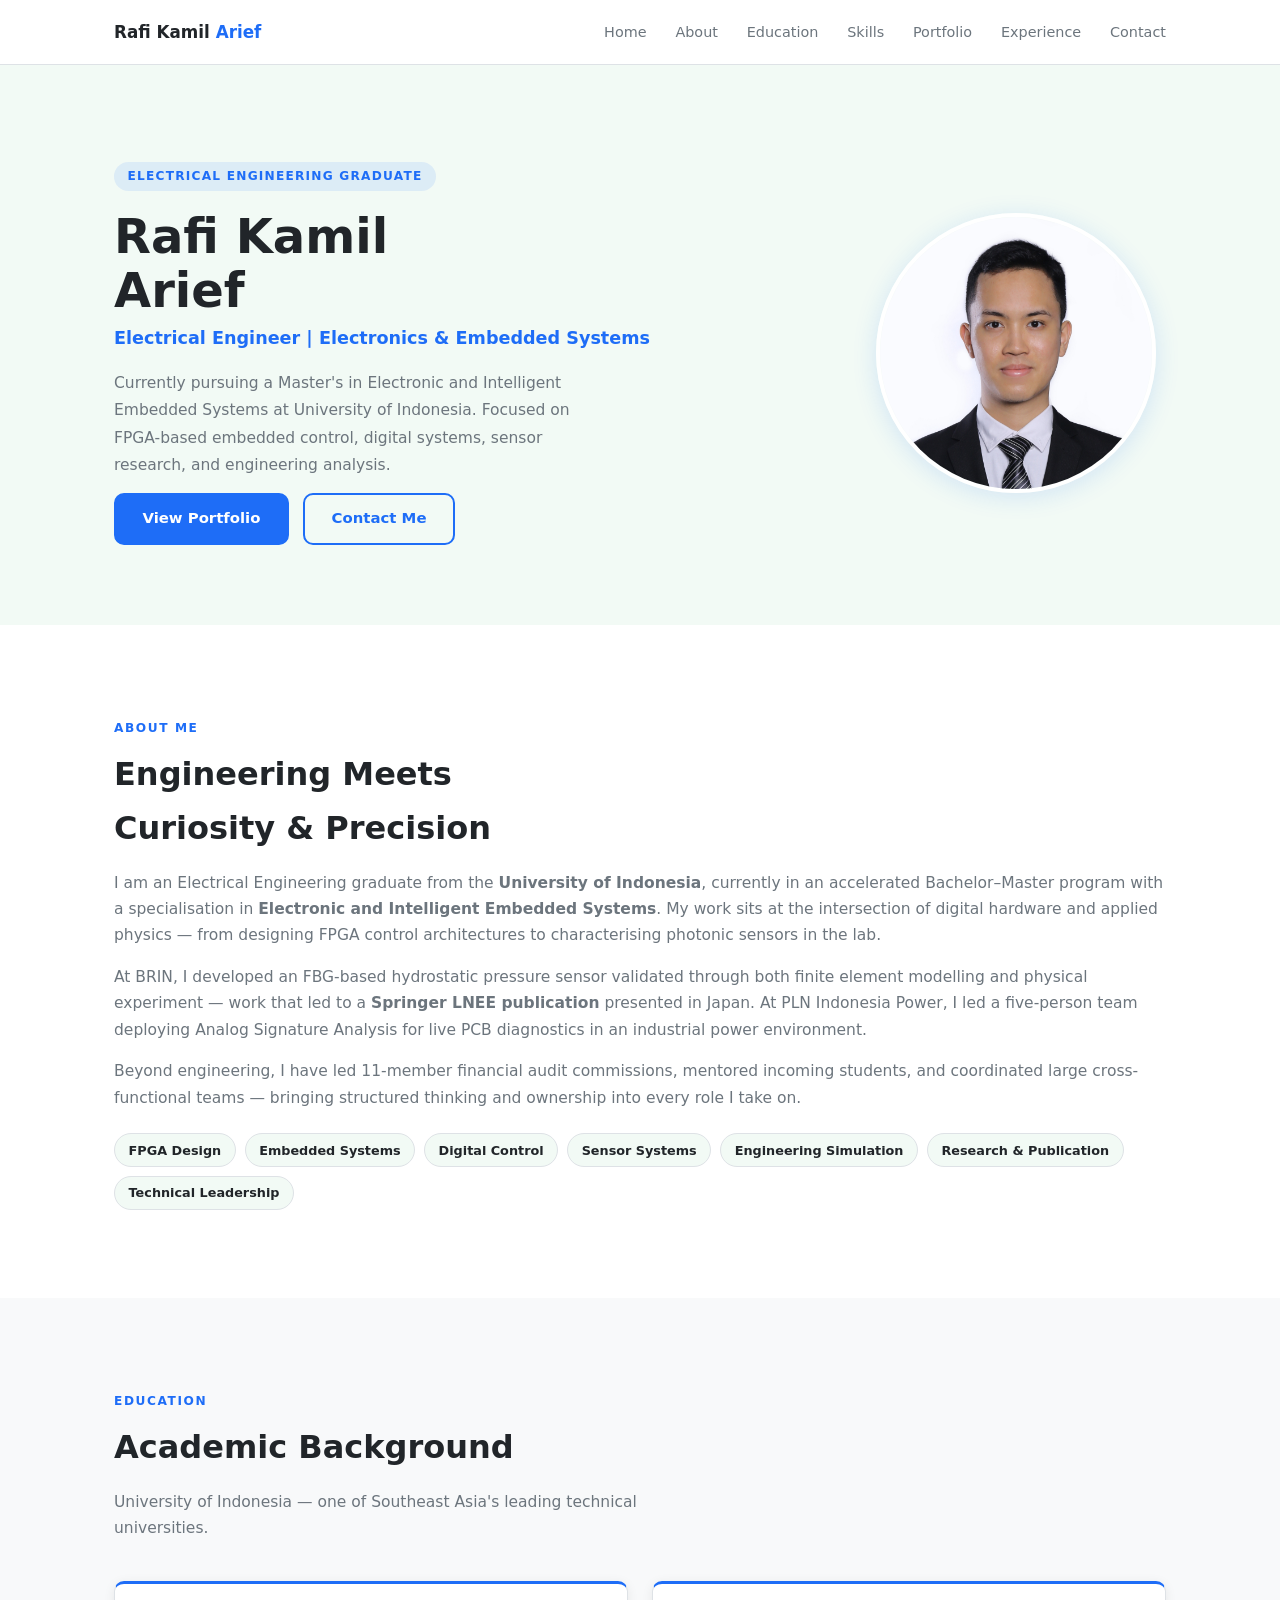
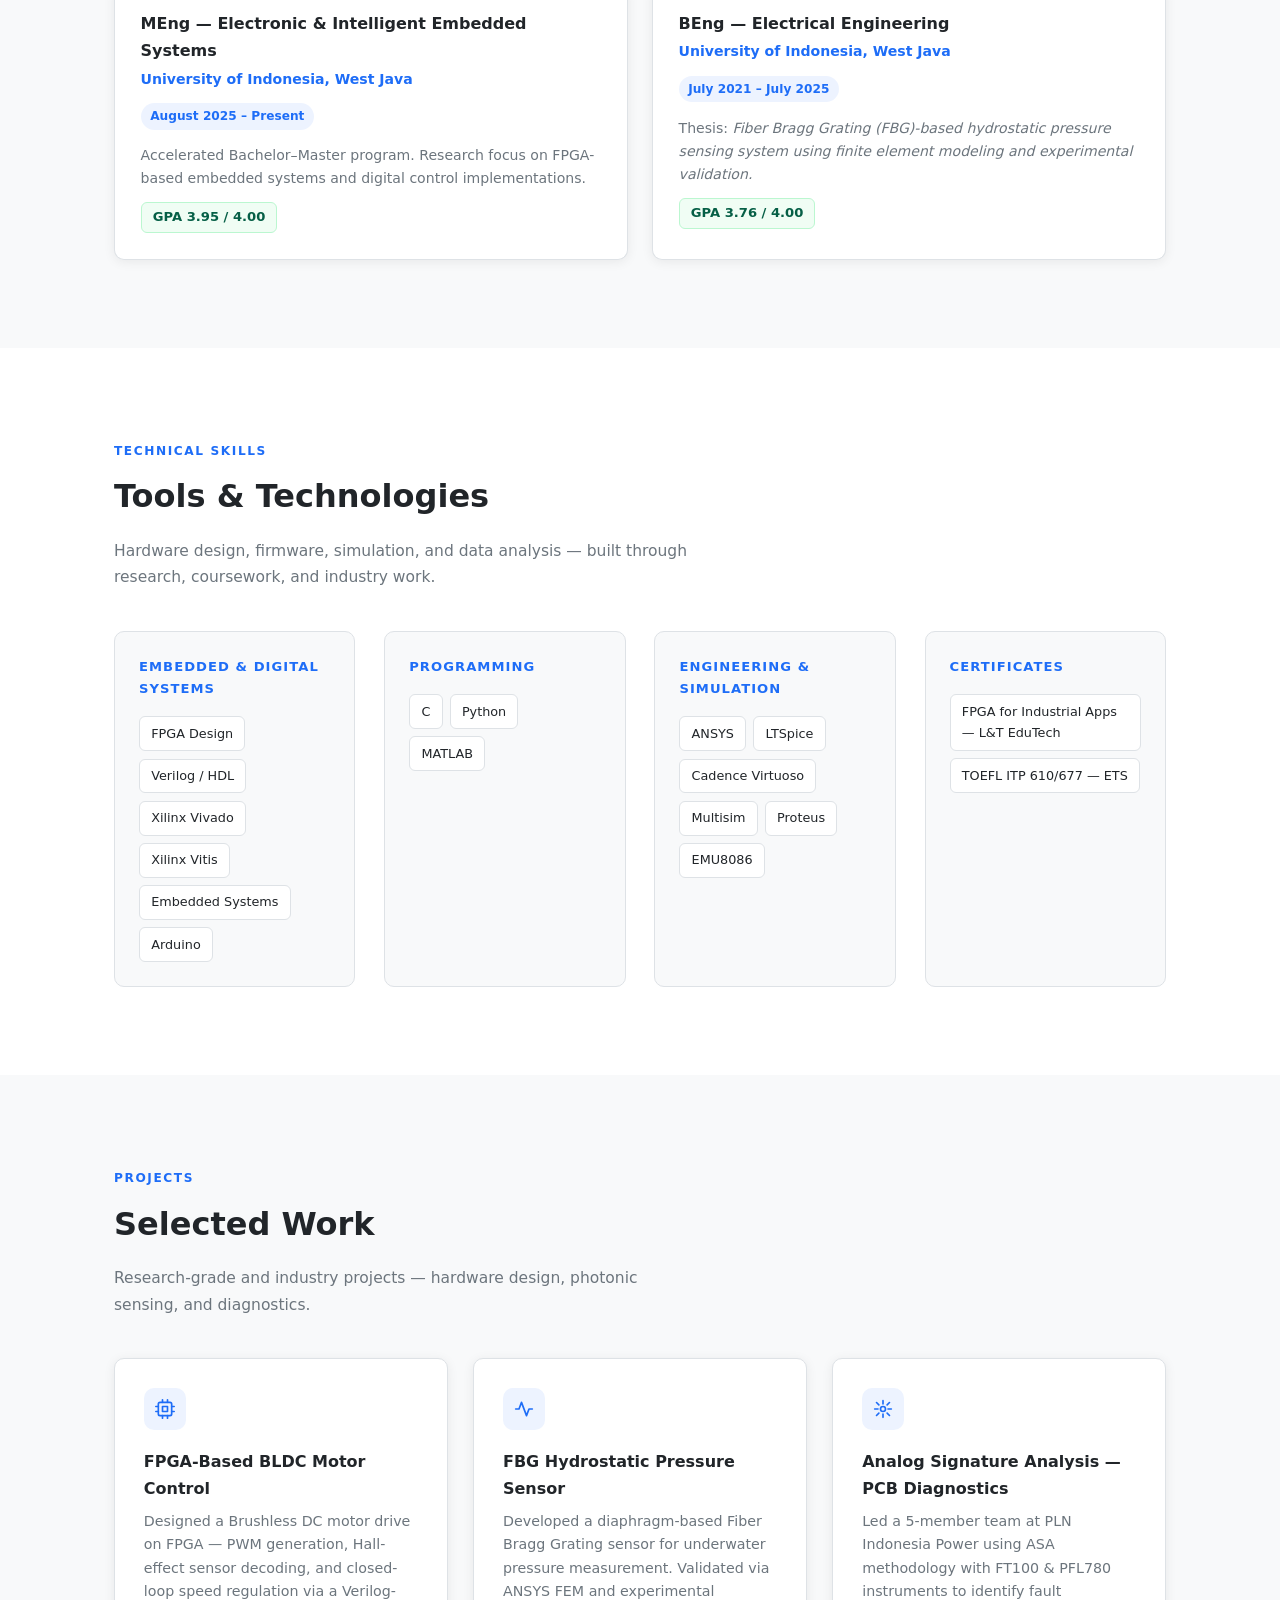
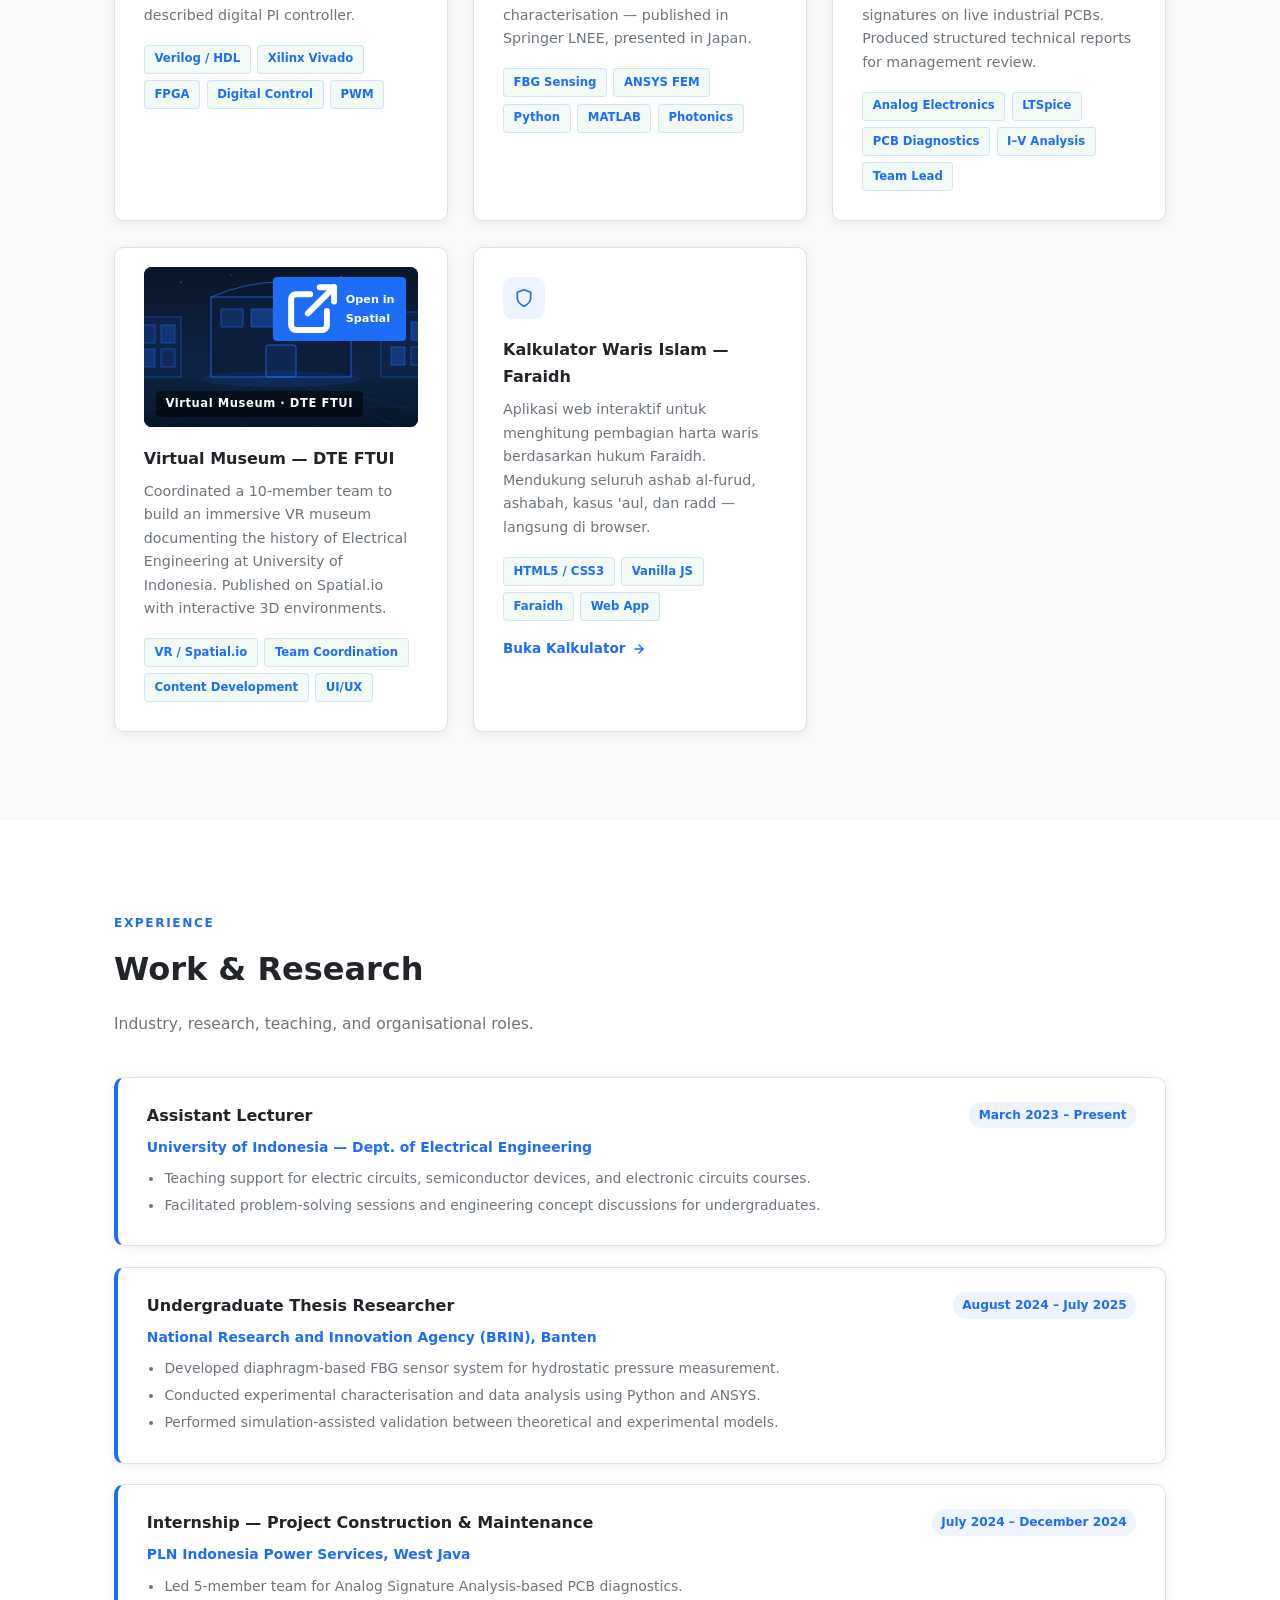
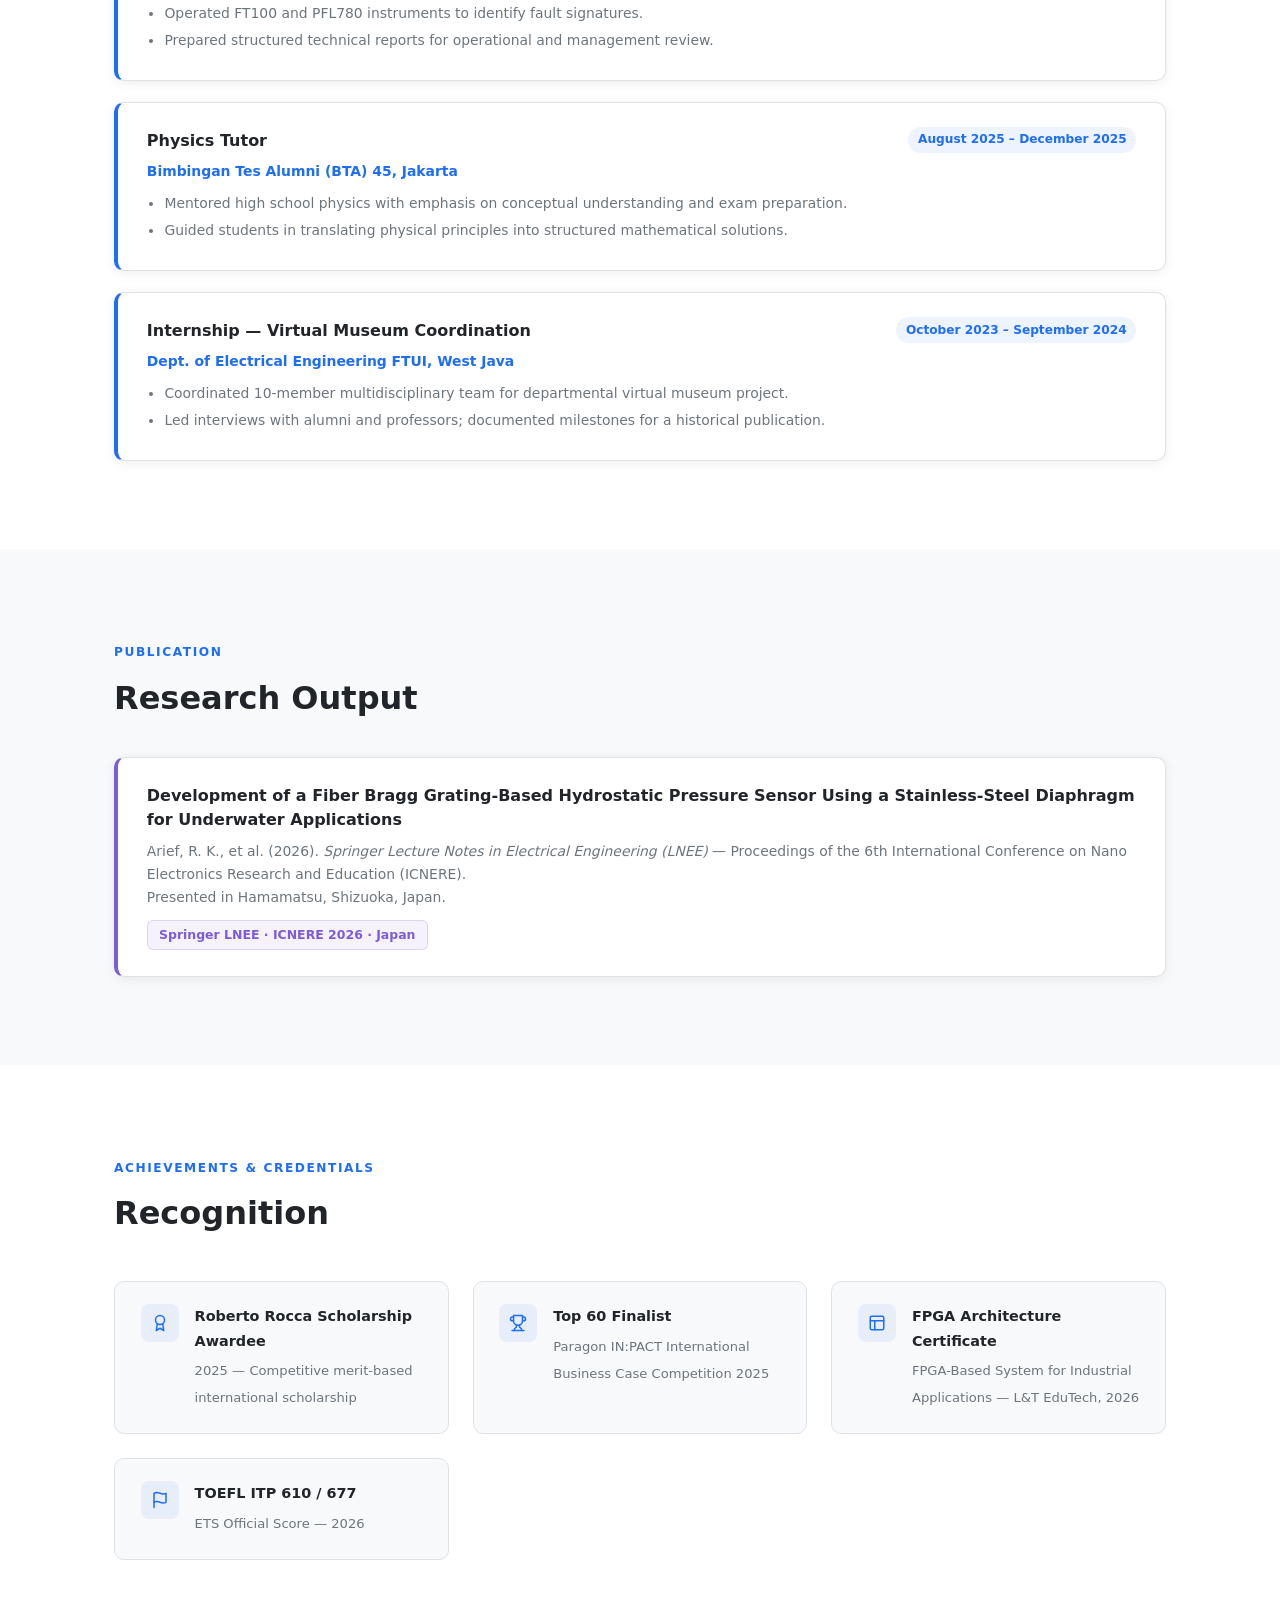
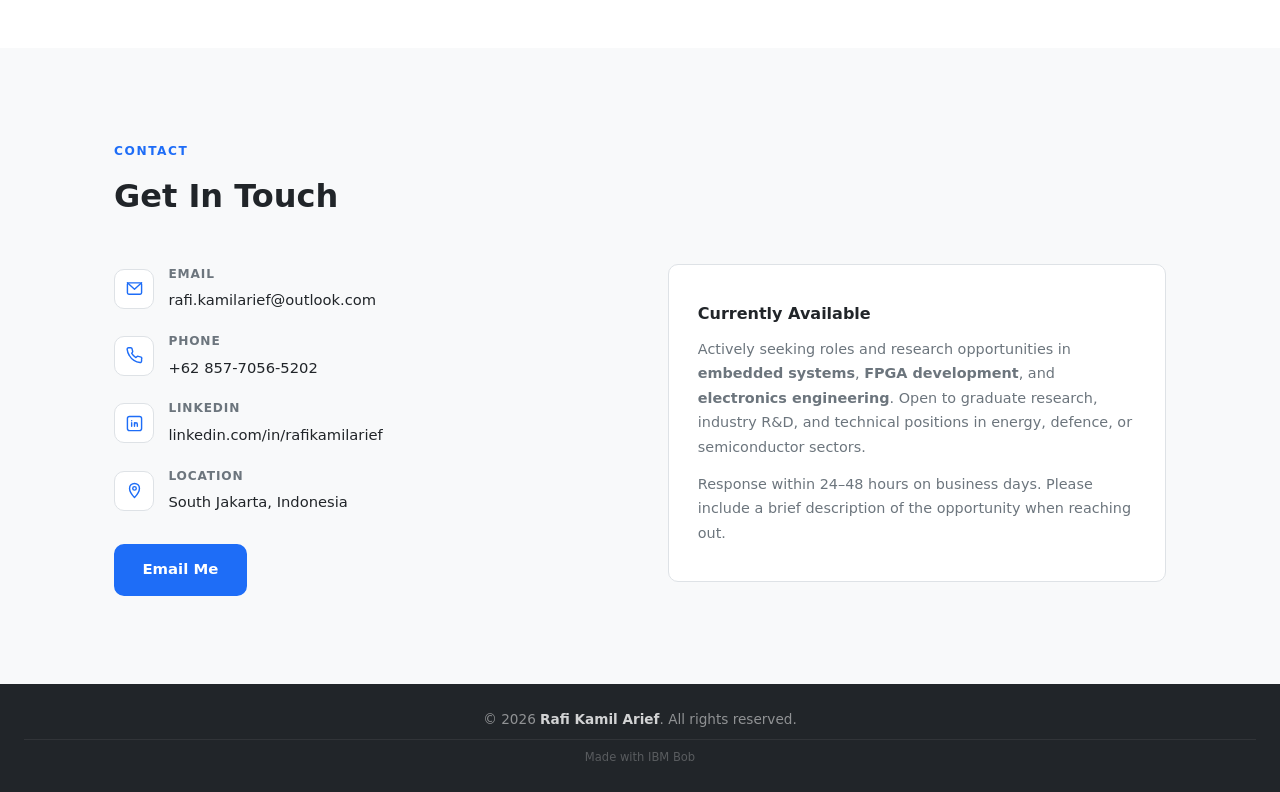
==== commit 4d3982f7: "add waris calculator + portfolio card" ====
--- a/index.html
+++ b/index.html
@@ -1088,6 +1088,29 @@
           </div>
         </article>
 
+        <!-- Project 5: Kalkulator Waris -->
+        <article class="portfolio-card">
+          <div class="pcard-icon">
+            <svg viewBox="0 0 24 24"><path d="M12 22s8-4 8-10V5l-8-3-8 3v7c0 6 8 10 8 10z"/></svg>
+          </div>
+          <h3>Kalkulator Waris Islam — Faraidh</h3>
+          <p>
+            Aplikasi web interaktif untuk menghitung pembagian harta waris
+            berdasarkan hukum Faraidh. Mendukung seluruh ashab al-furud,
+            ashabah, kasus 'aul, dan radd — langsung di browser.
+          </p>
+          <div class="portfolio-tags">
+            <span class="portfolio-tag">HTML5 / CSS3</span>
+            <span class="portfolio-tag">Vanilla JS</span>
+            <span class="portfolio-tag">Faraidh</span>
+            <span class="portfolio-tag">Web App</span>
+          </div>
+          <a href="waris.html" style="display:inline-flex;align-items:center;gap:0.4rem;margin-top:1rem;font-size:0.85rem;font-weight:700;color:var(--accent-color);transition:opacity 0.2s;" onmouseover="this.style.opacity='.7'" onmouseout="this.style.opacity='1'">
+            Buka Kalkulator
+            <svg width="14" height="14" viewBox="0 0 24 24" fill="none" stroke="currentColor" stroke-width="2.5" stroke-linecap="round" stroke-linejoin="round"><line x1="5" y1="12" x2="19" y2="12"/><polyline points="12 5 19 12 12 19"/></svg>
+          </a>
+        </article>
+
       </div>
     </div>
   </section>
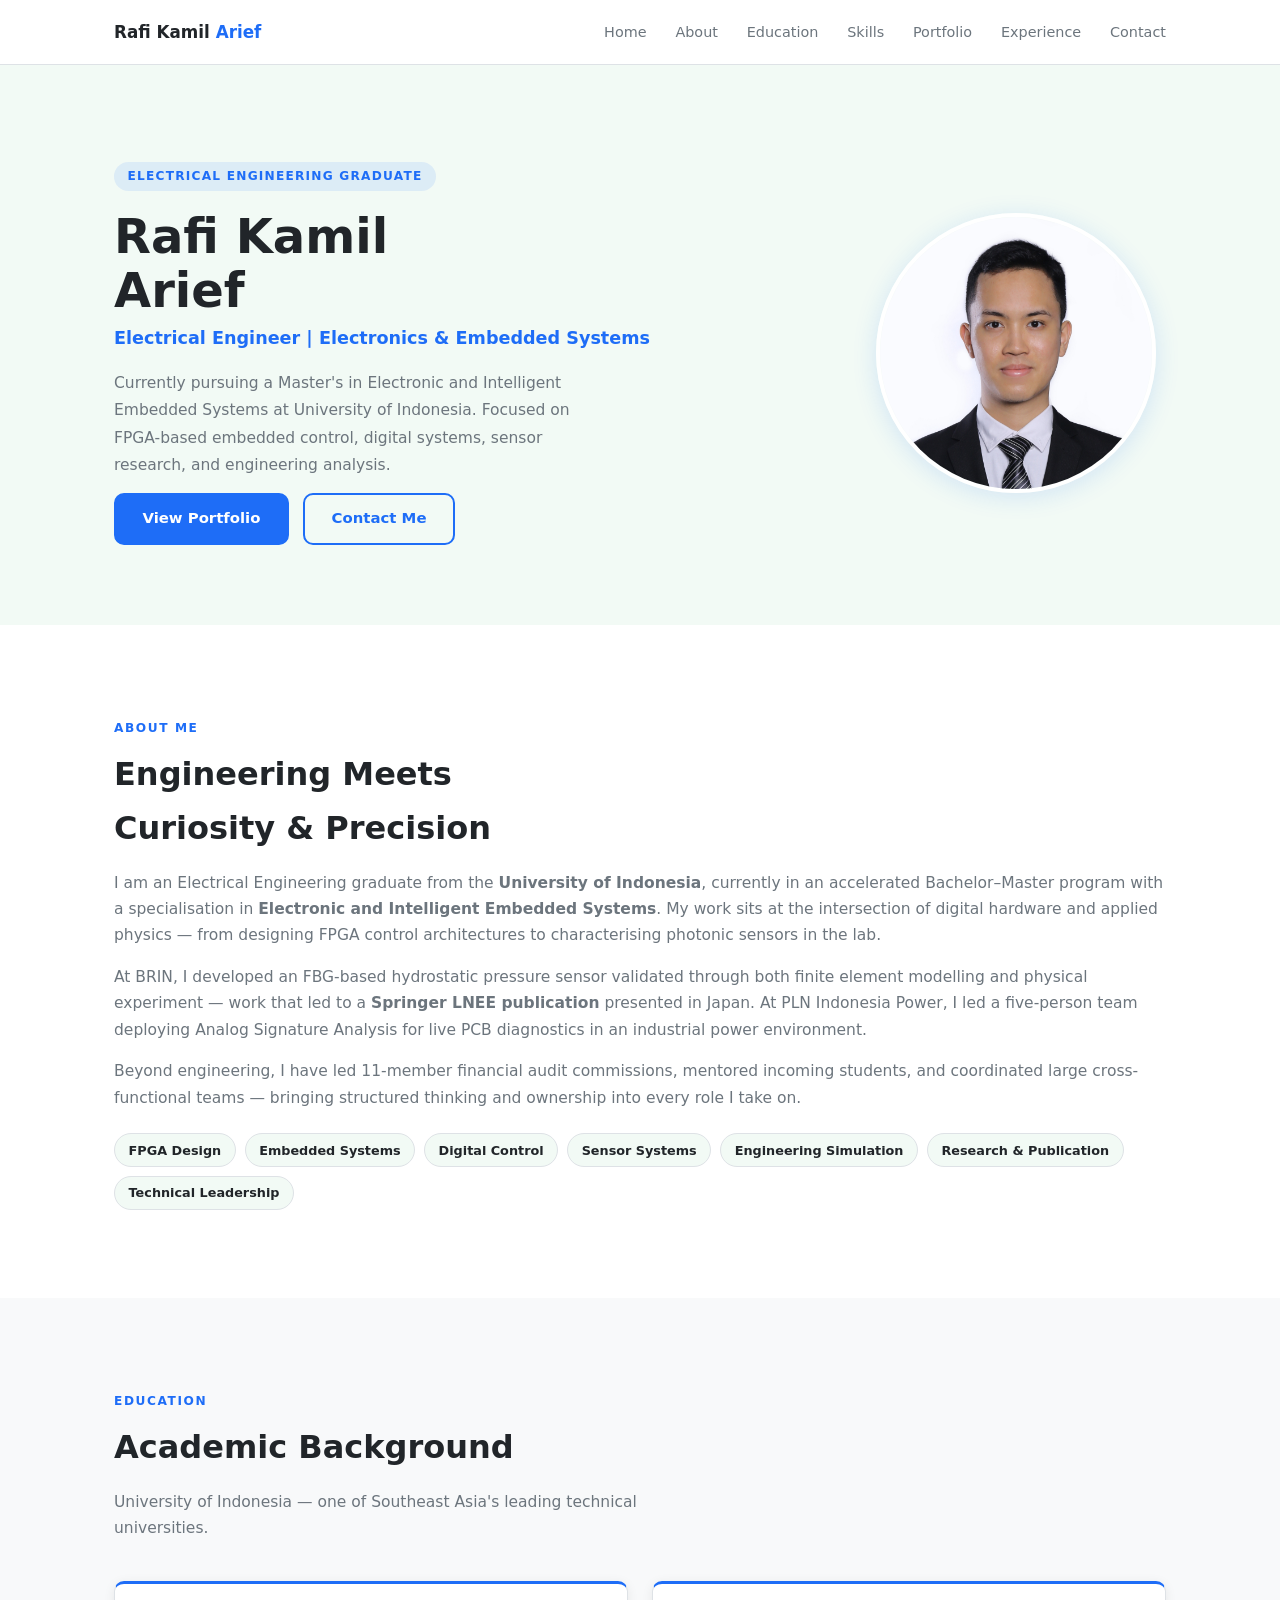
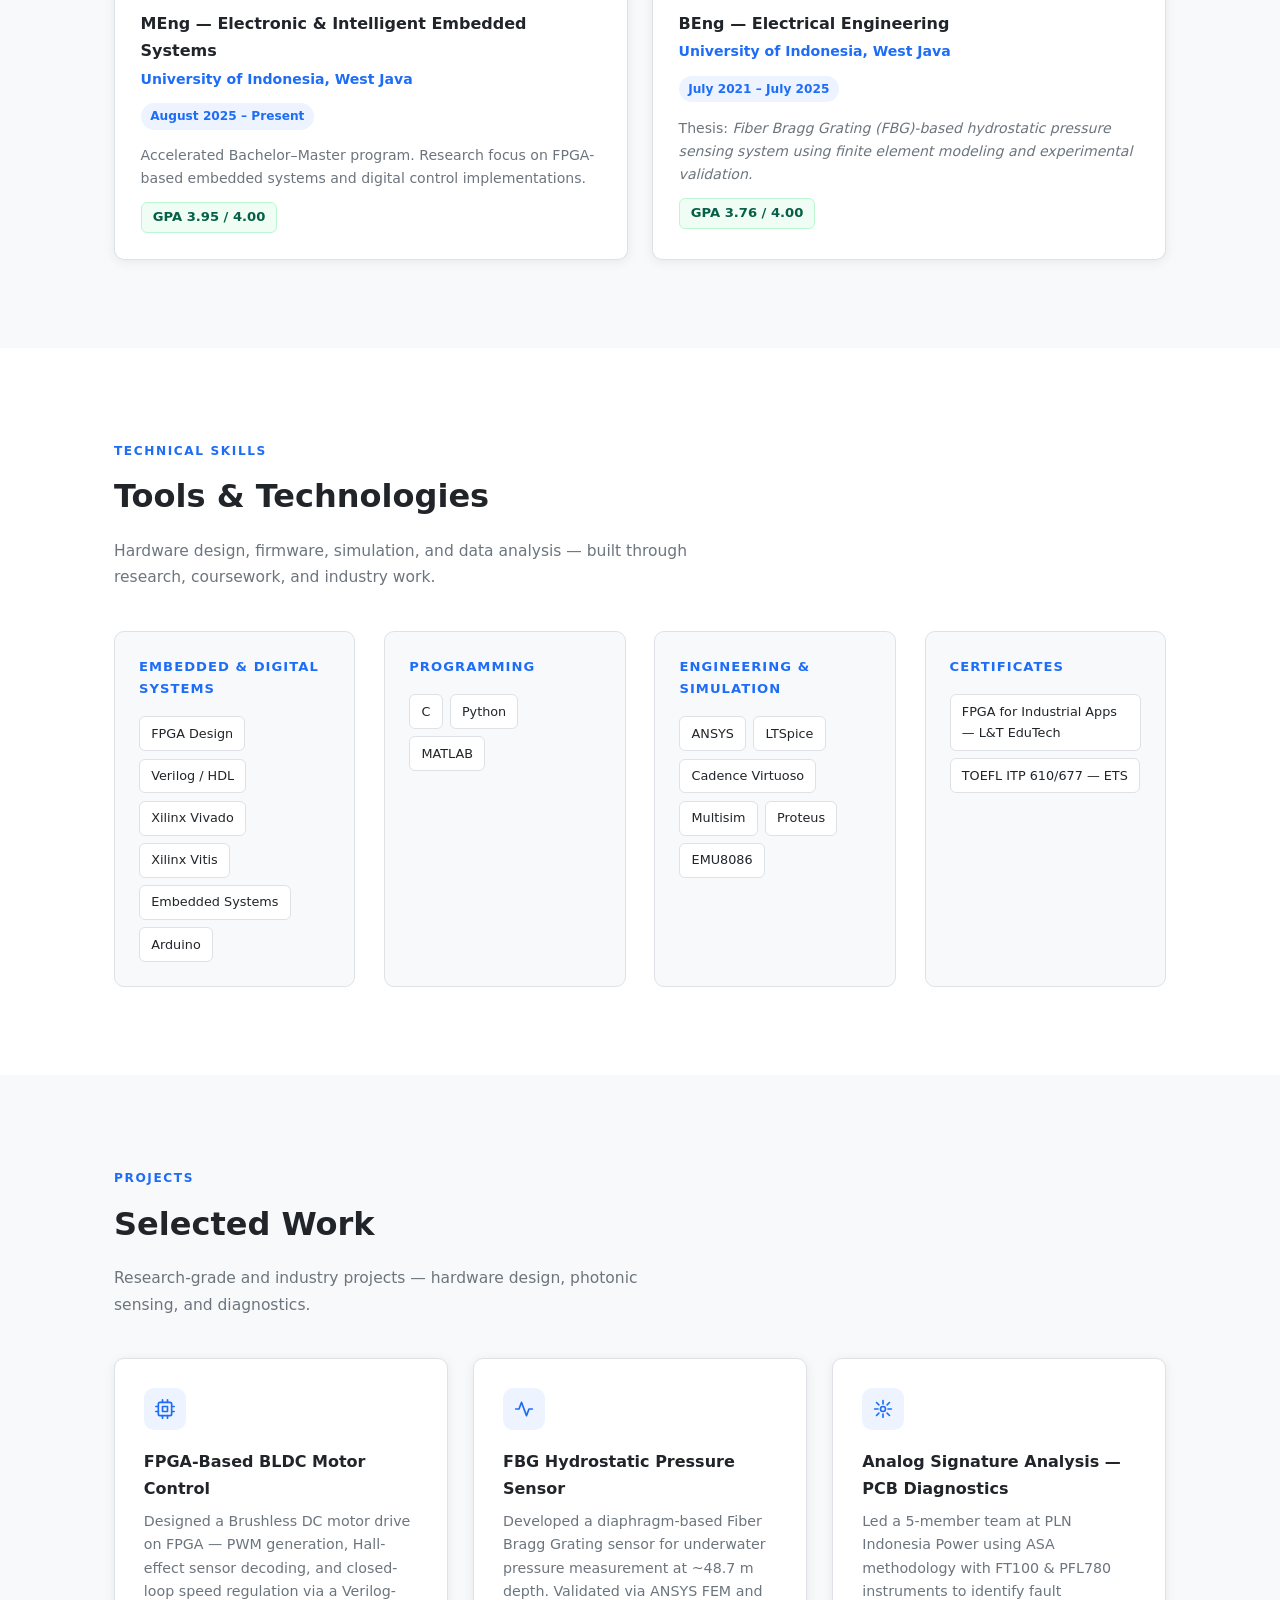
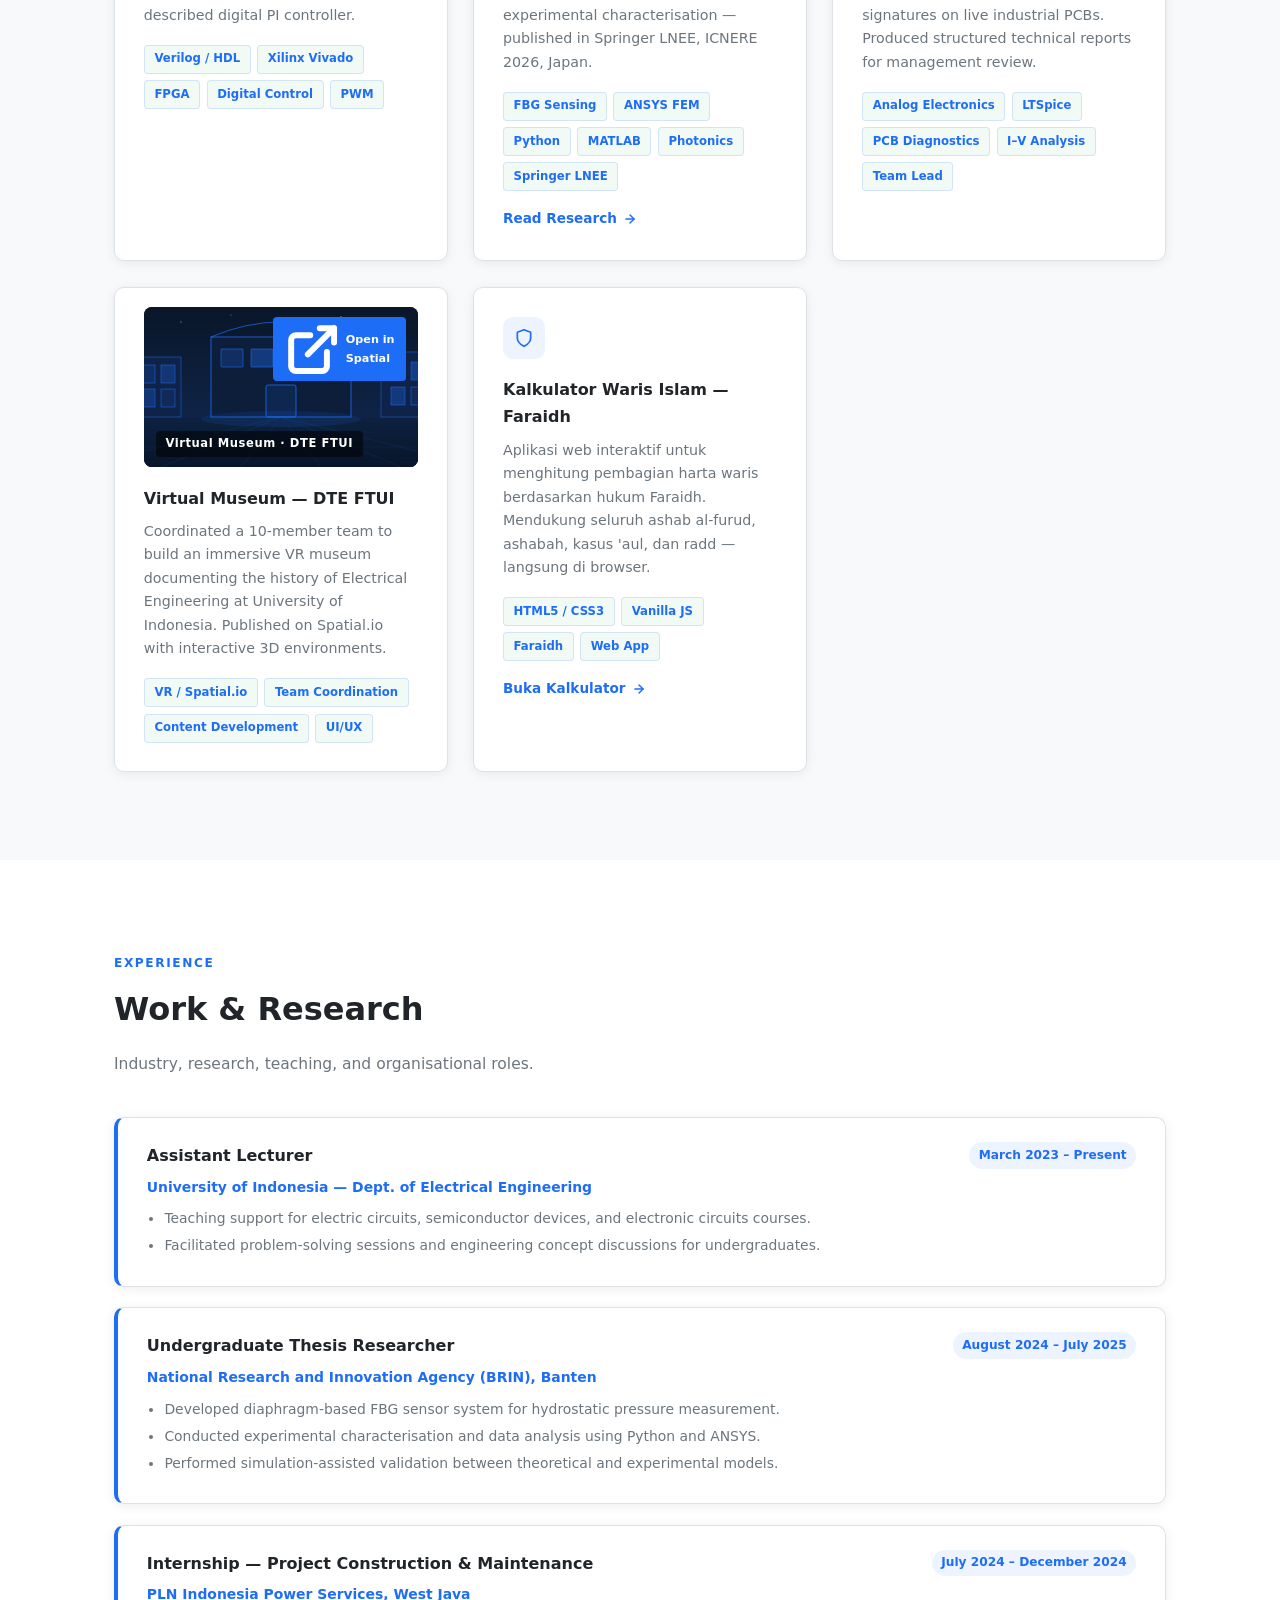
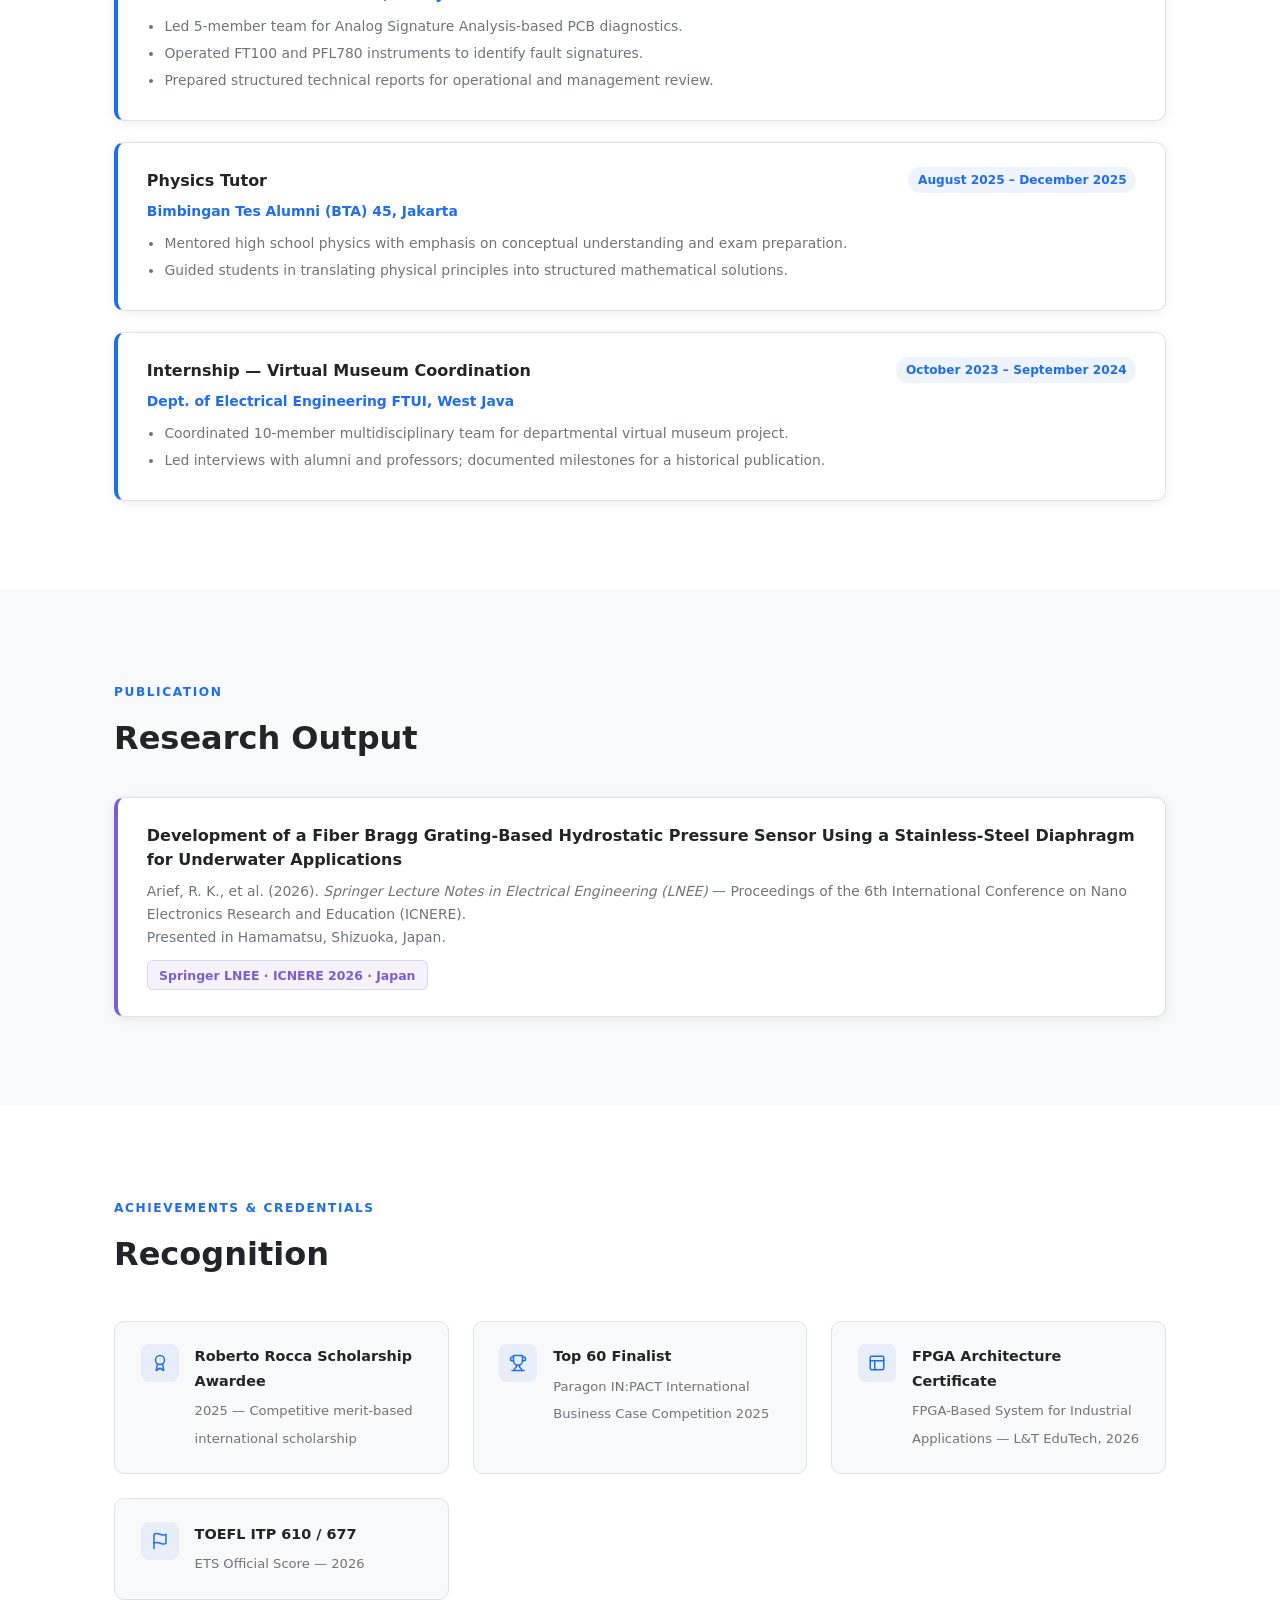
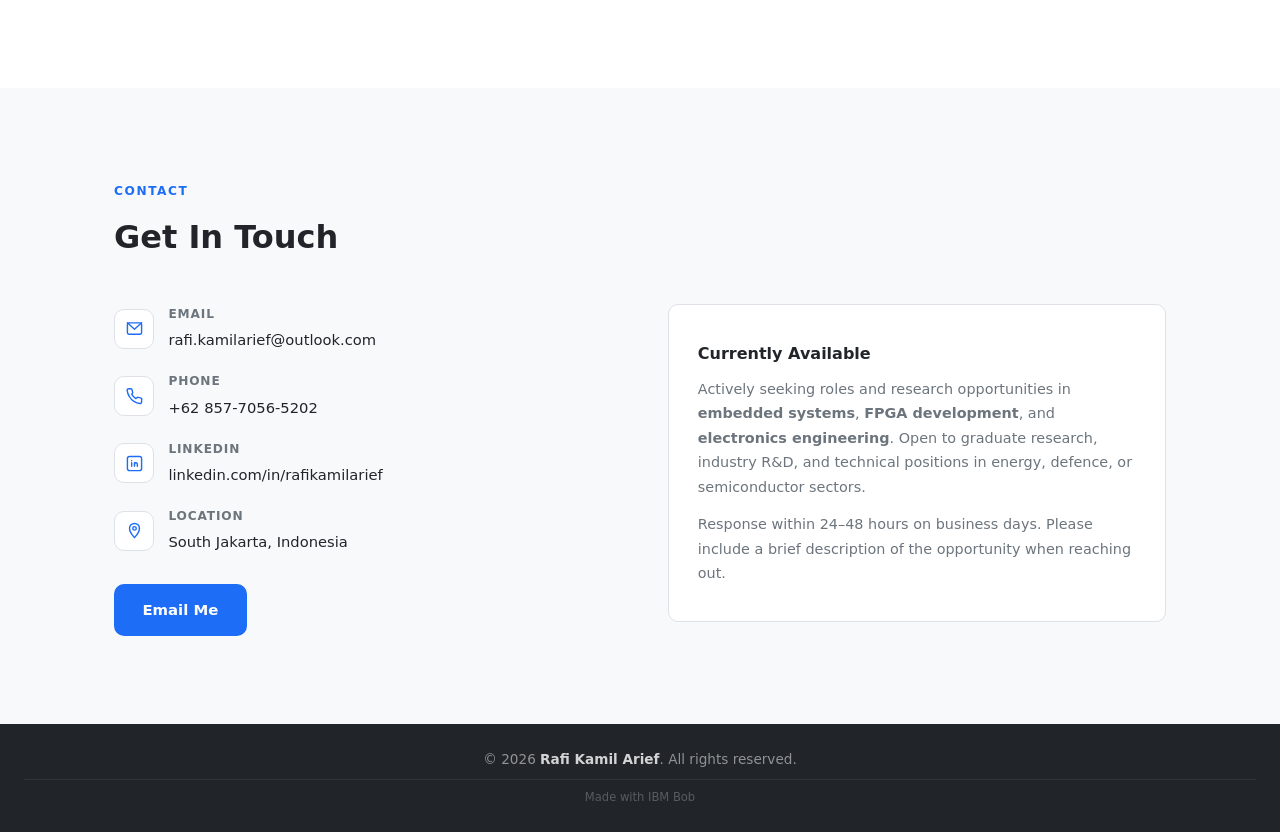
==== commit f2de60a7: "add FBG research subpage from thesis + update portfolio card" ====
--- a/index.html
+++ b/index.html
@@ -960,8 +960,8 @@
           <h3>FBG Hydrostatic Pressure Sensor</h3>
           <p>
             Developed a diaphragm-based Fiber Bragg Grating sensor for underwater
-            pressure measurement. Validated via ANSYS FEM and experimental
-            characterisation — published in Springer LNEE, presented in Japan.
+            pressure measurement at ~48.7 m depth. Validated via ANSYS FEM and
+            experimental characterisation — published in Springer LNEE, ICNERE 2026, Japan.
           </p>
           <div class="portfolio-tags">
             <span class="portfolio-tag">FBG Sensing</span>
@@ -969,7 +969,12 @@
             <span class="portfolio-tag">Python</span>
             <span class="portfolio-tag">MATLAB</span>
             <span class="portfolio-tag">Photonics</span>
-          </div>
+            <span class="portfolio-tag">Springer LNEE</span>
+          </div>
+          <a href="fbg-research.html" style="display:inline-flex;align-items:center;gap:0.4rem;margin-top:1rem;font-size:0.85rem;font-weight:700;color:var(--accent-color);transition:opacity 0.2s;" onmouseover="this.style.opacity='.7'" onmouseout="this.style.opacity='1'">
+            Read Research
+            <svg width="14" height="14" viewBox="0 0 24 24" fill="none" stroke="currentColor" stroke-width="2.5" stroke-linecap="round" stroke-linejoin="round"><line x1="5" y1="12" x2="19" y2="12"/><polyline points="12 5 19 12 12 19"/></svg>
+          </a>
         </article>
 
         <article class="portfolio-card">
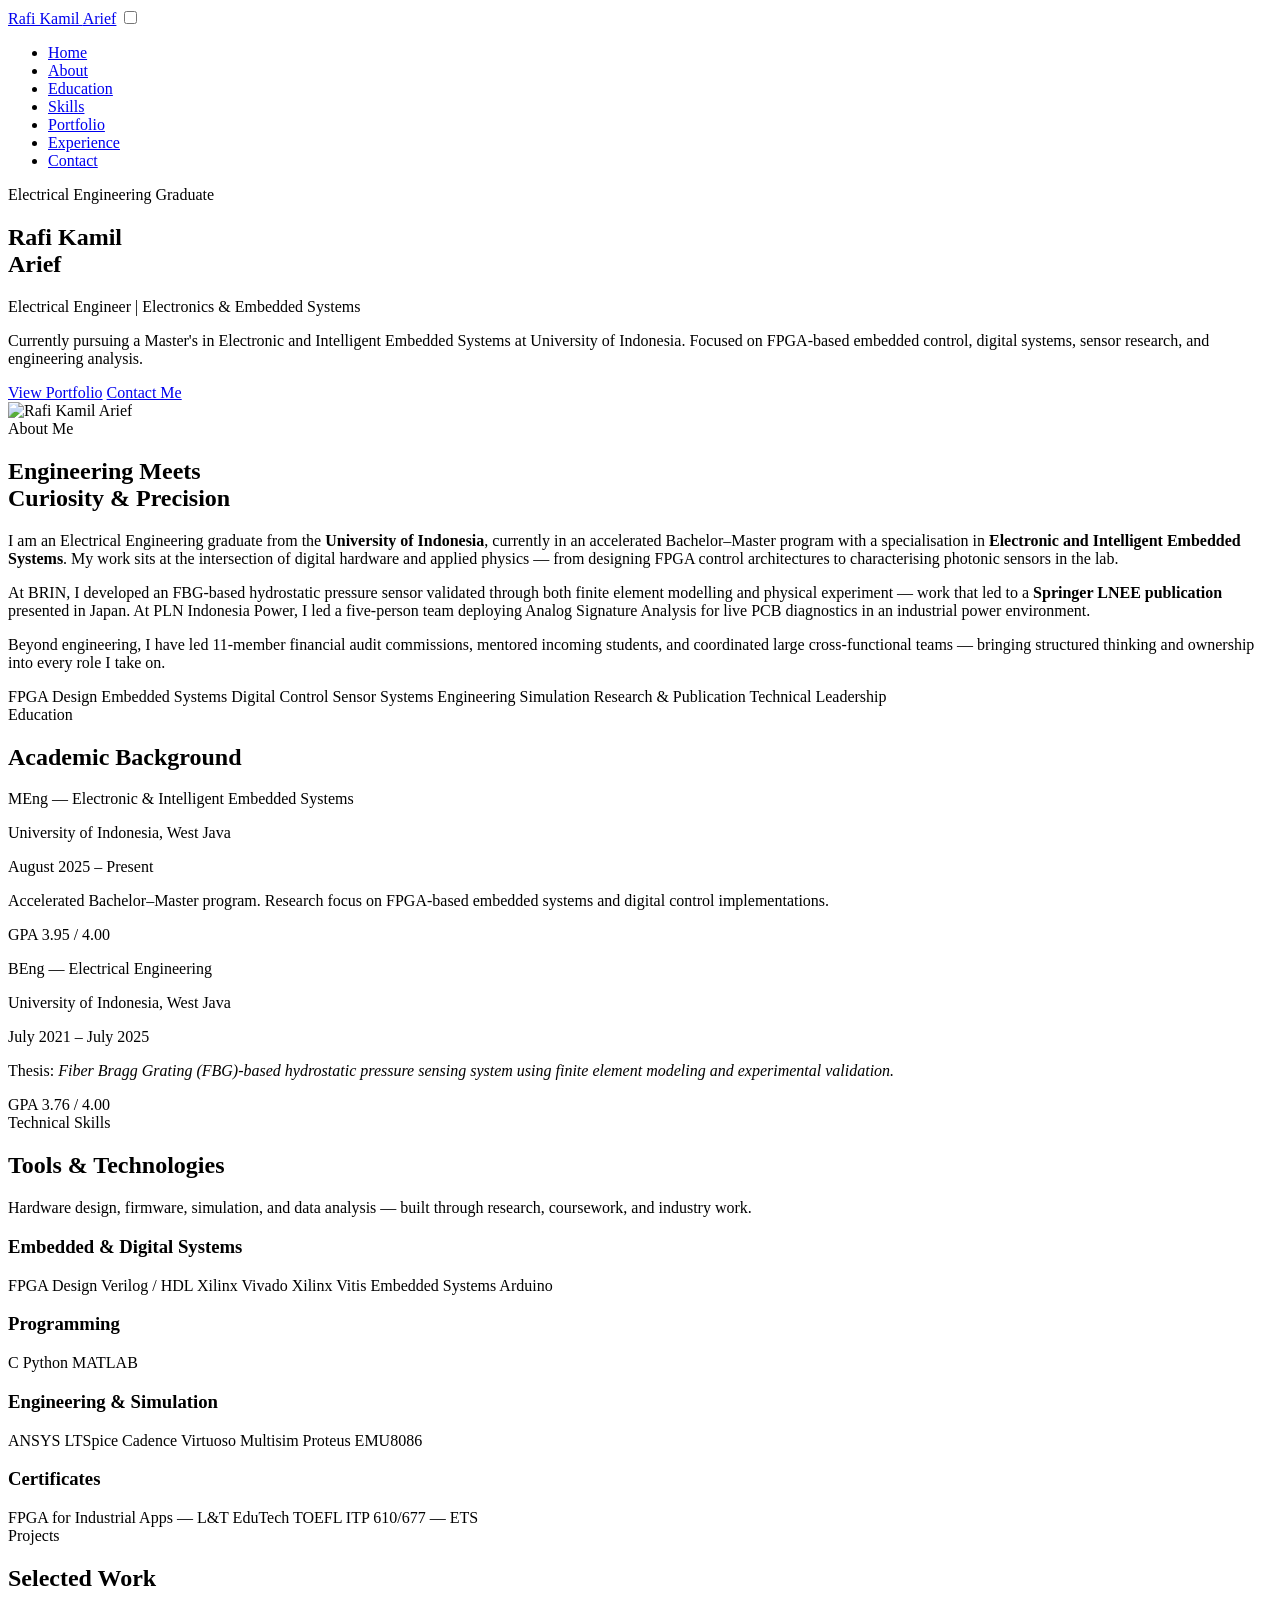
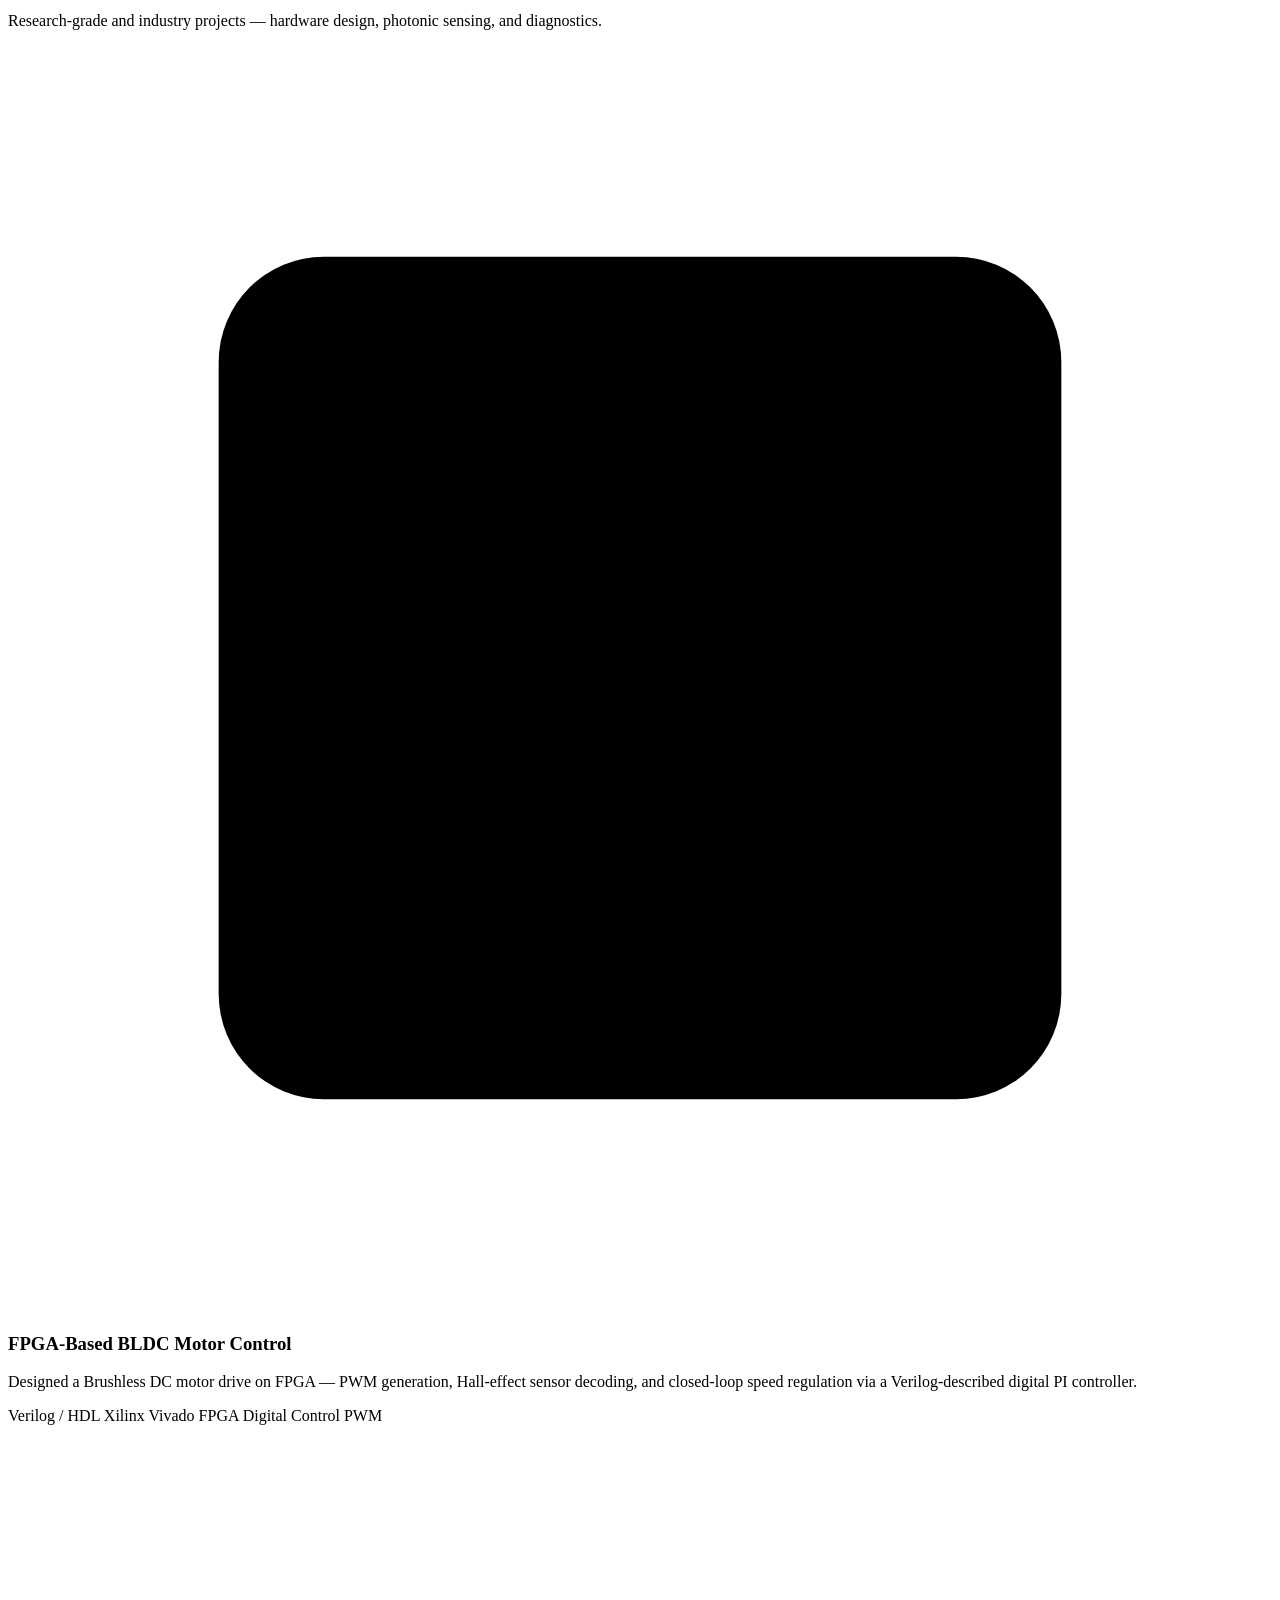
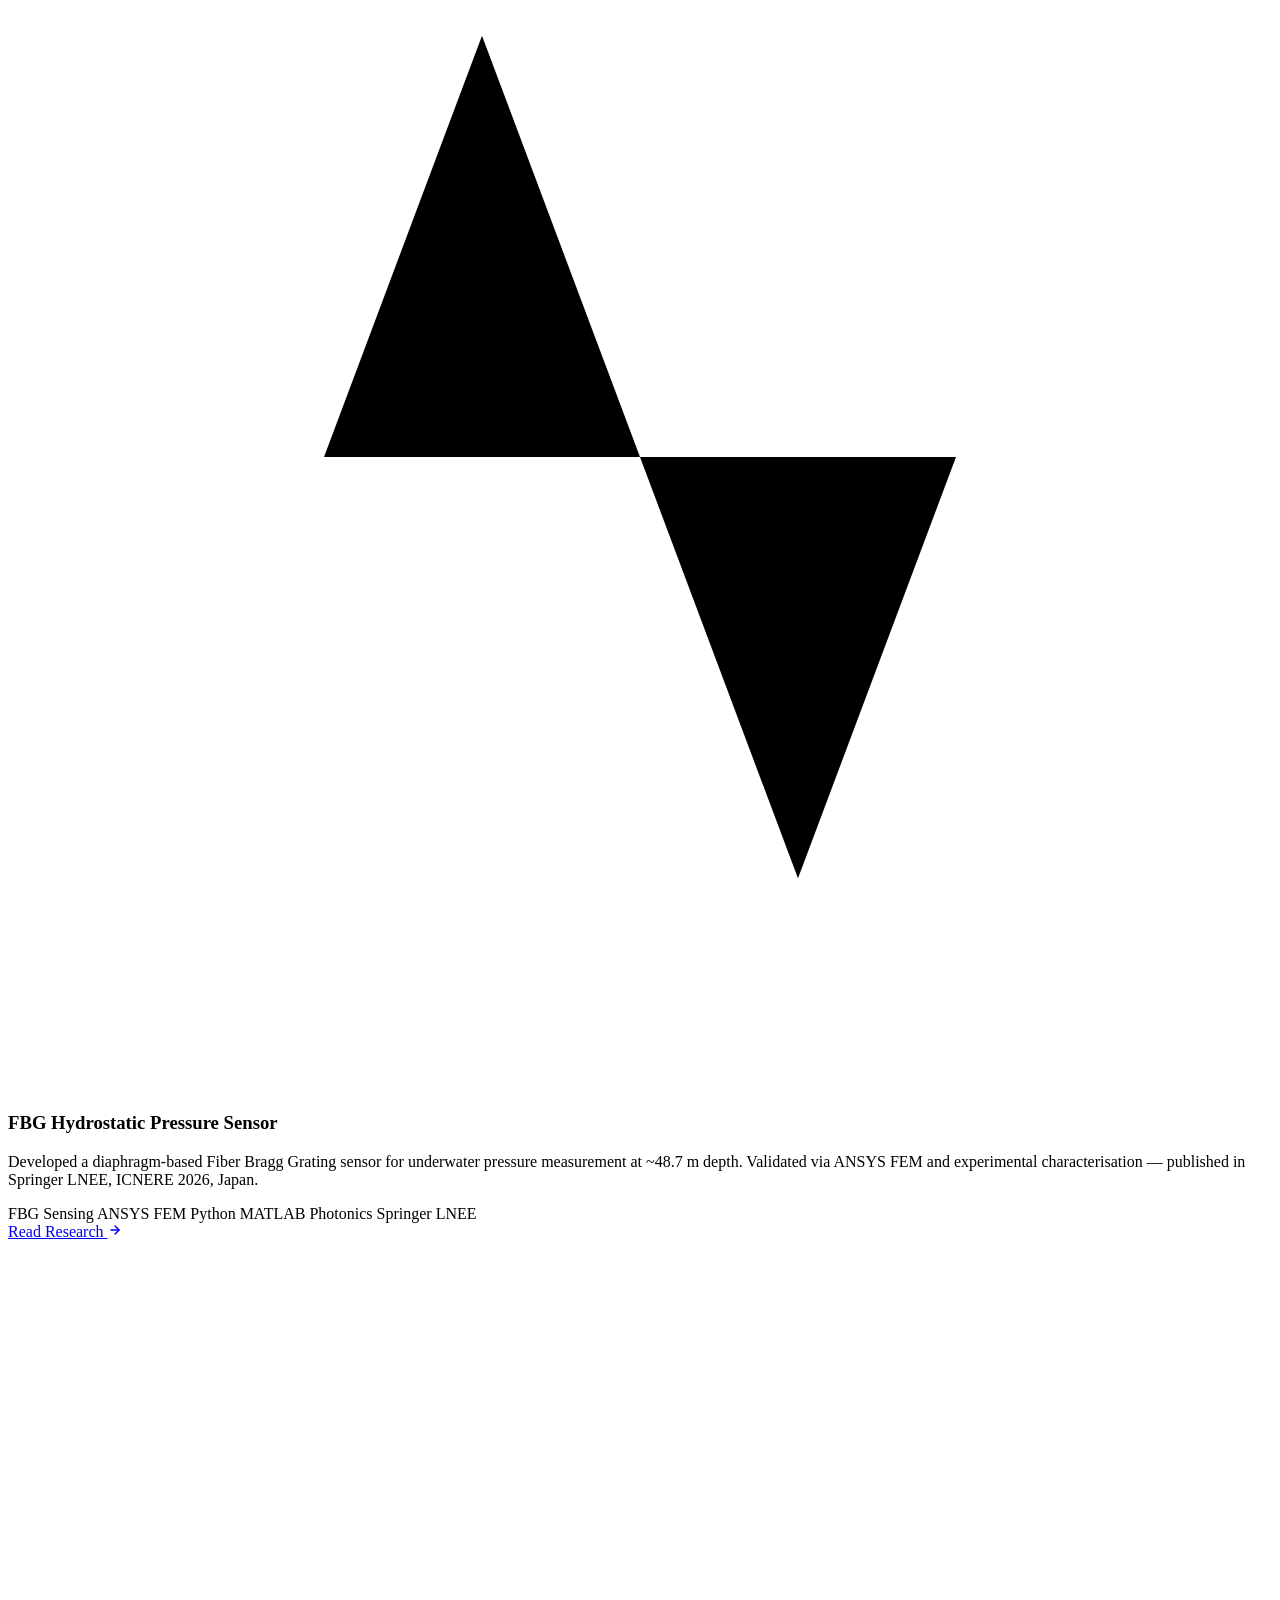
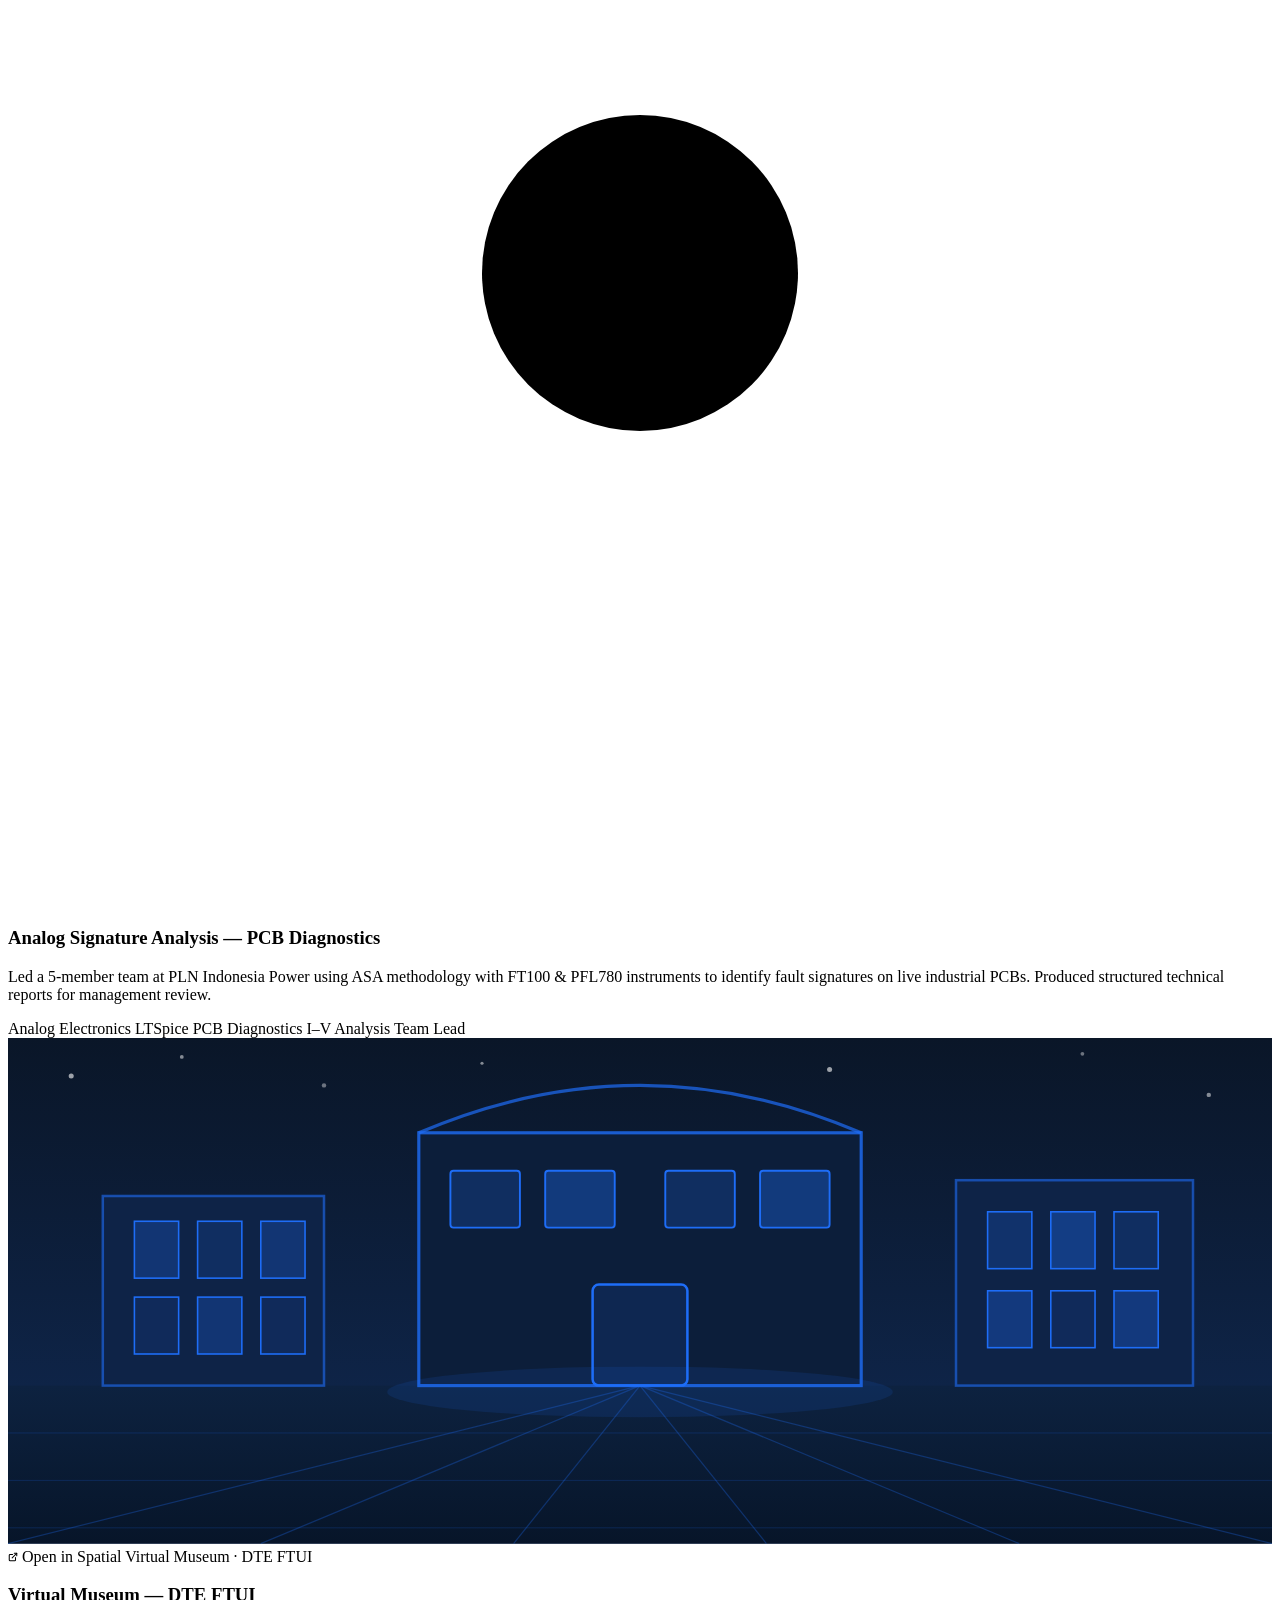
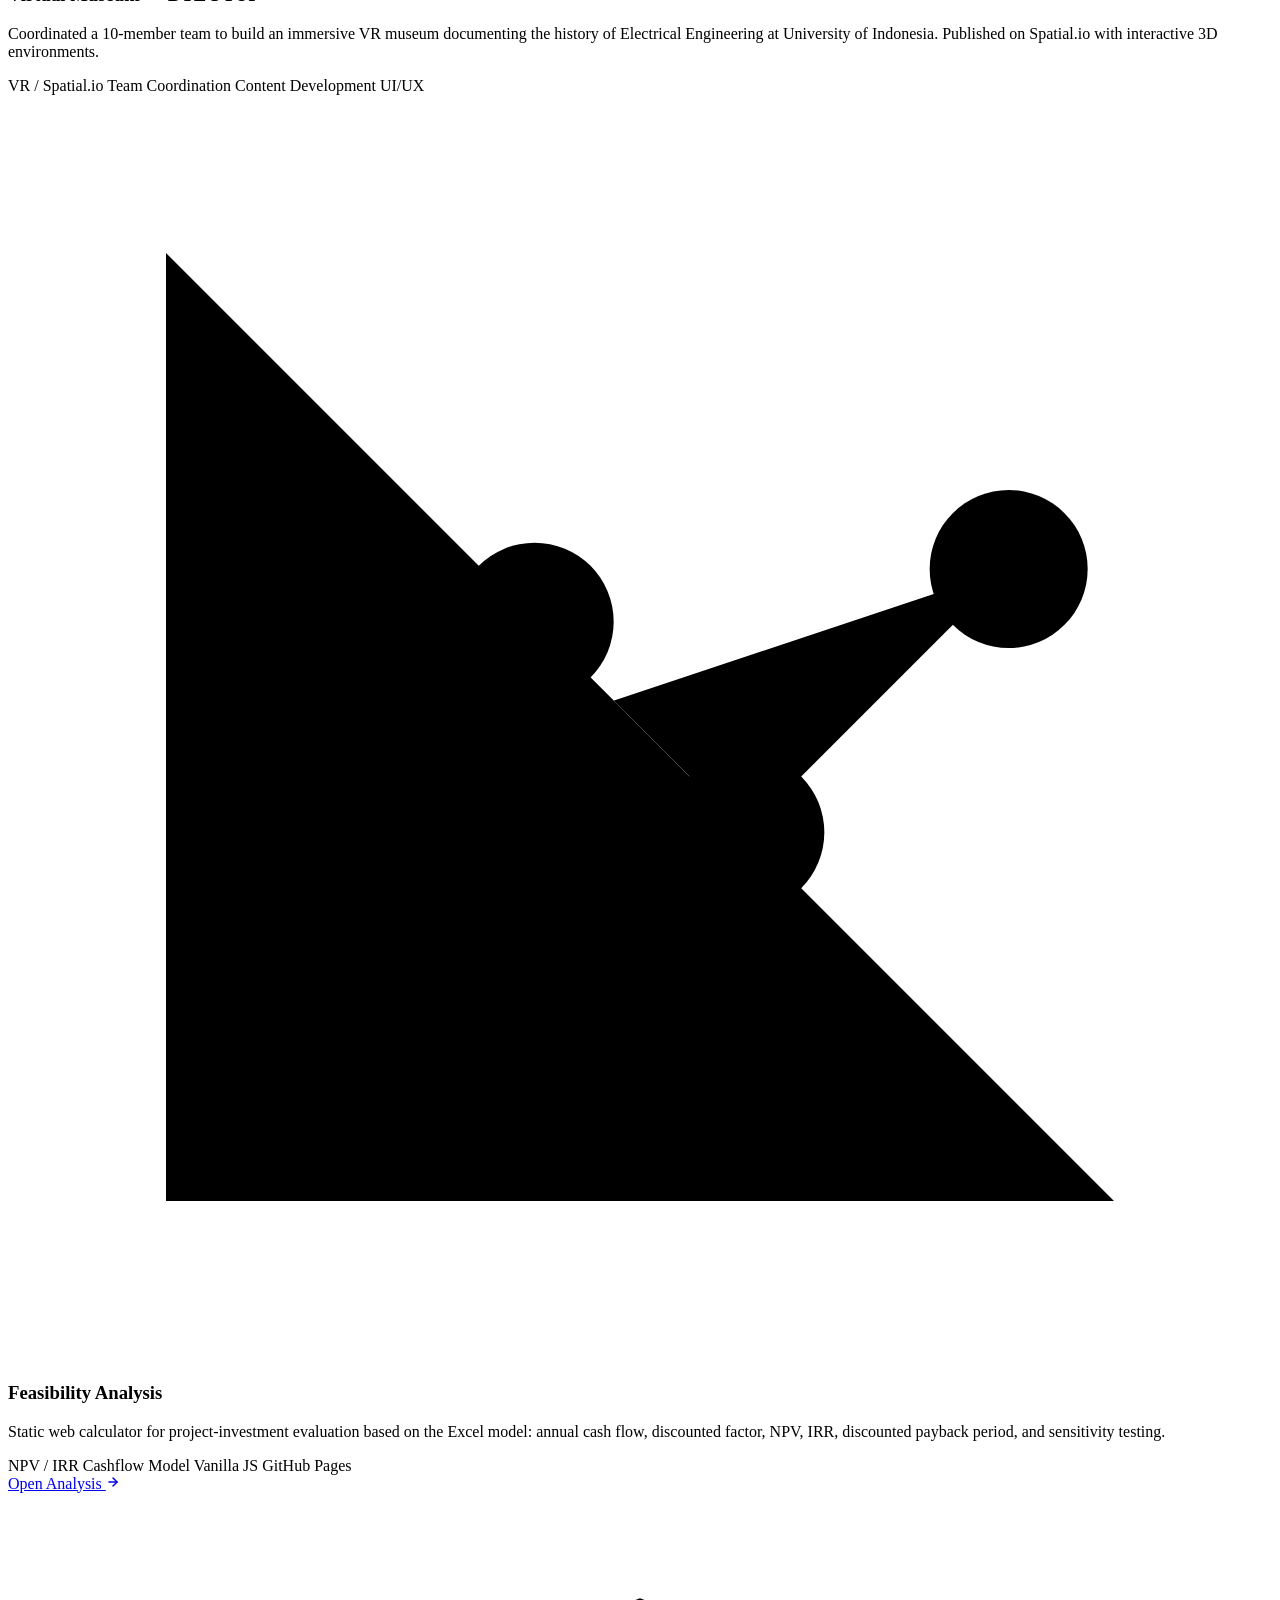
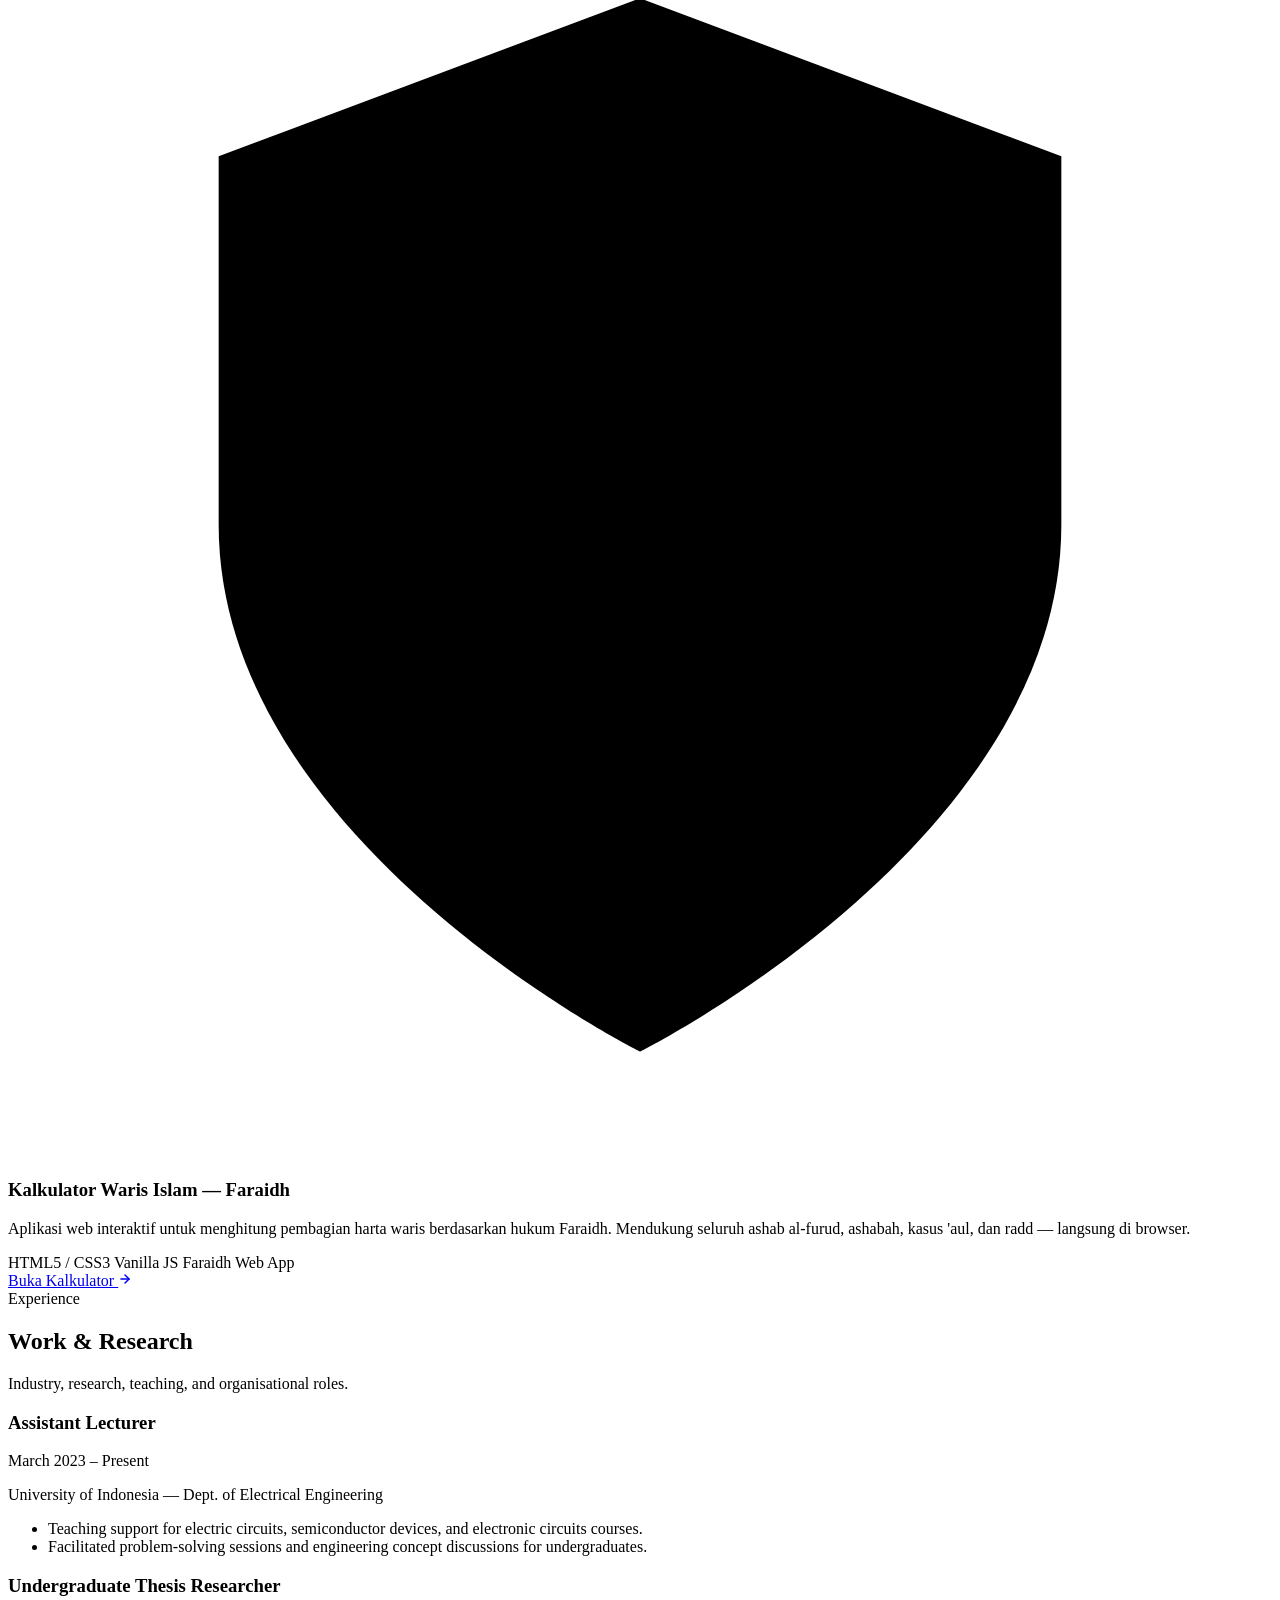
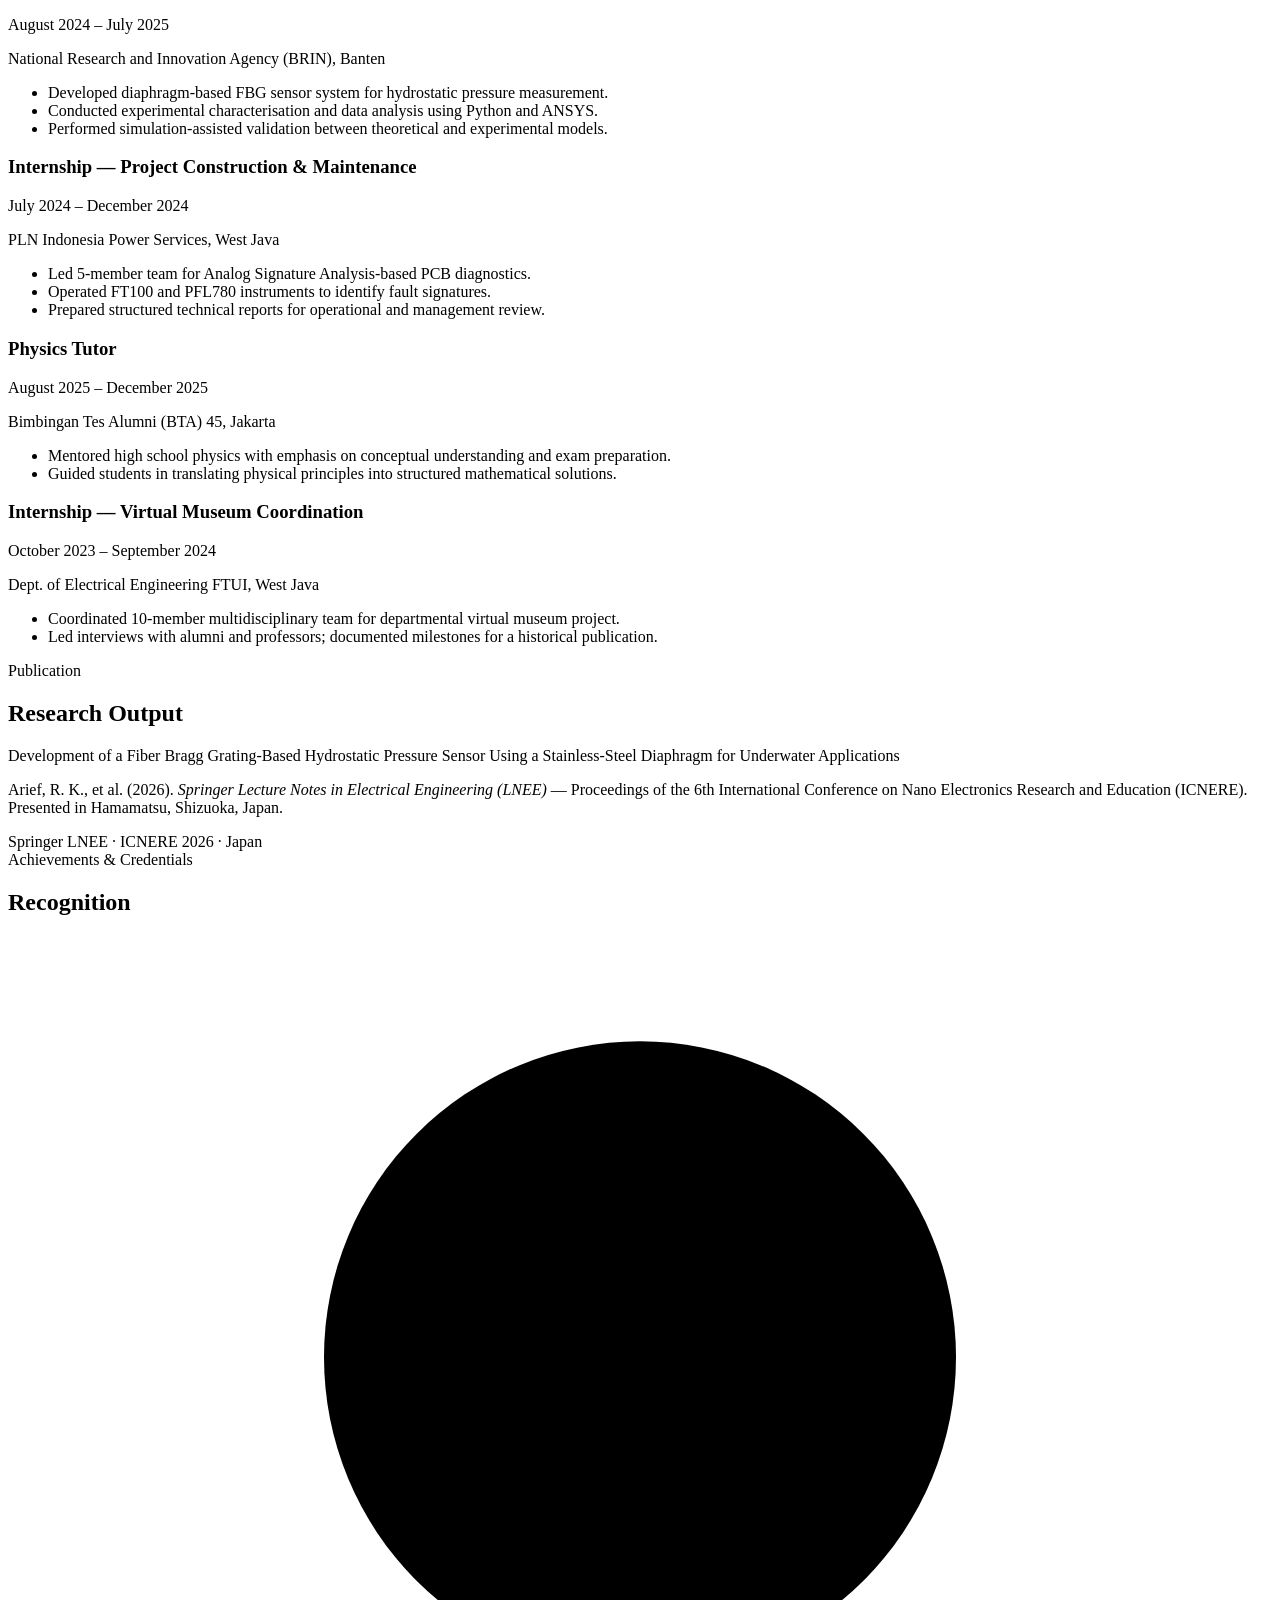
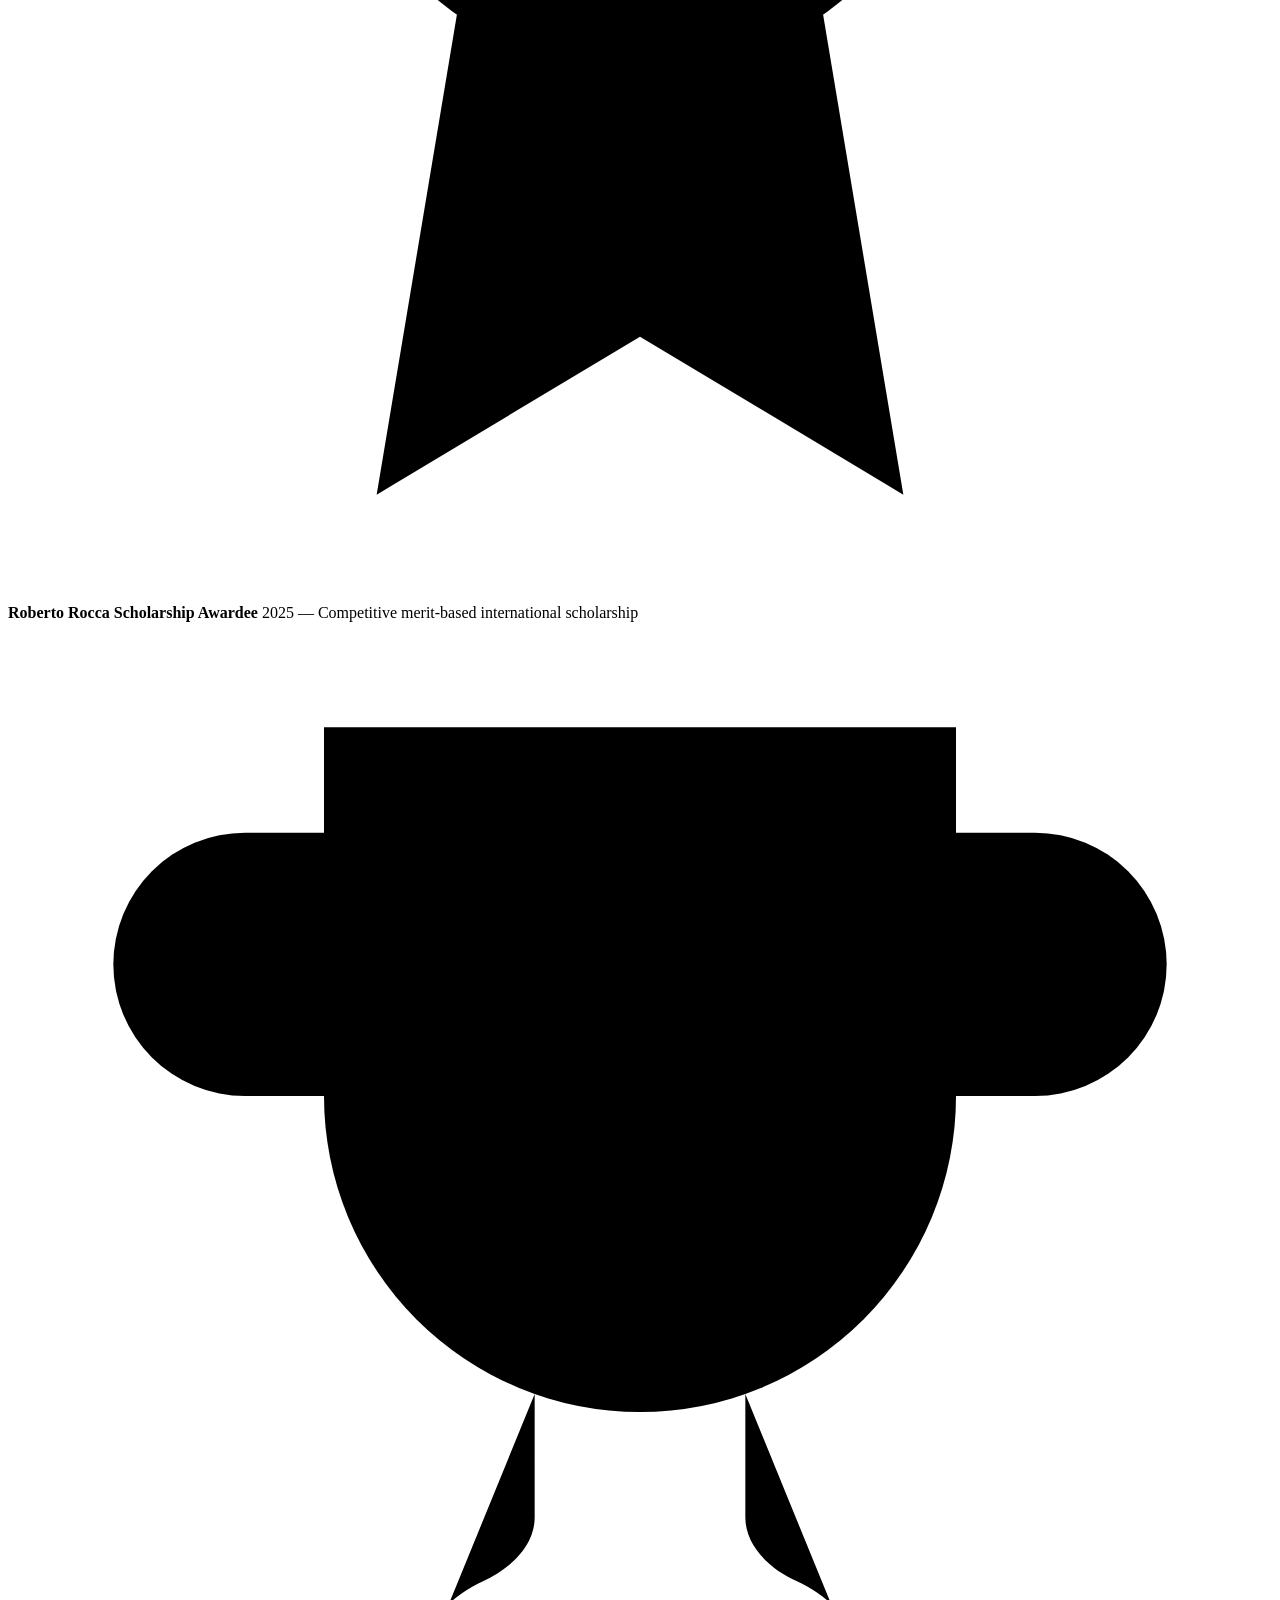
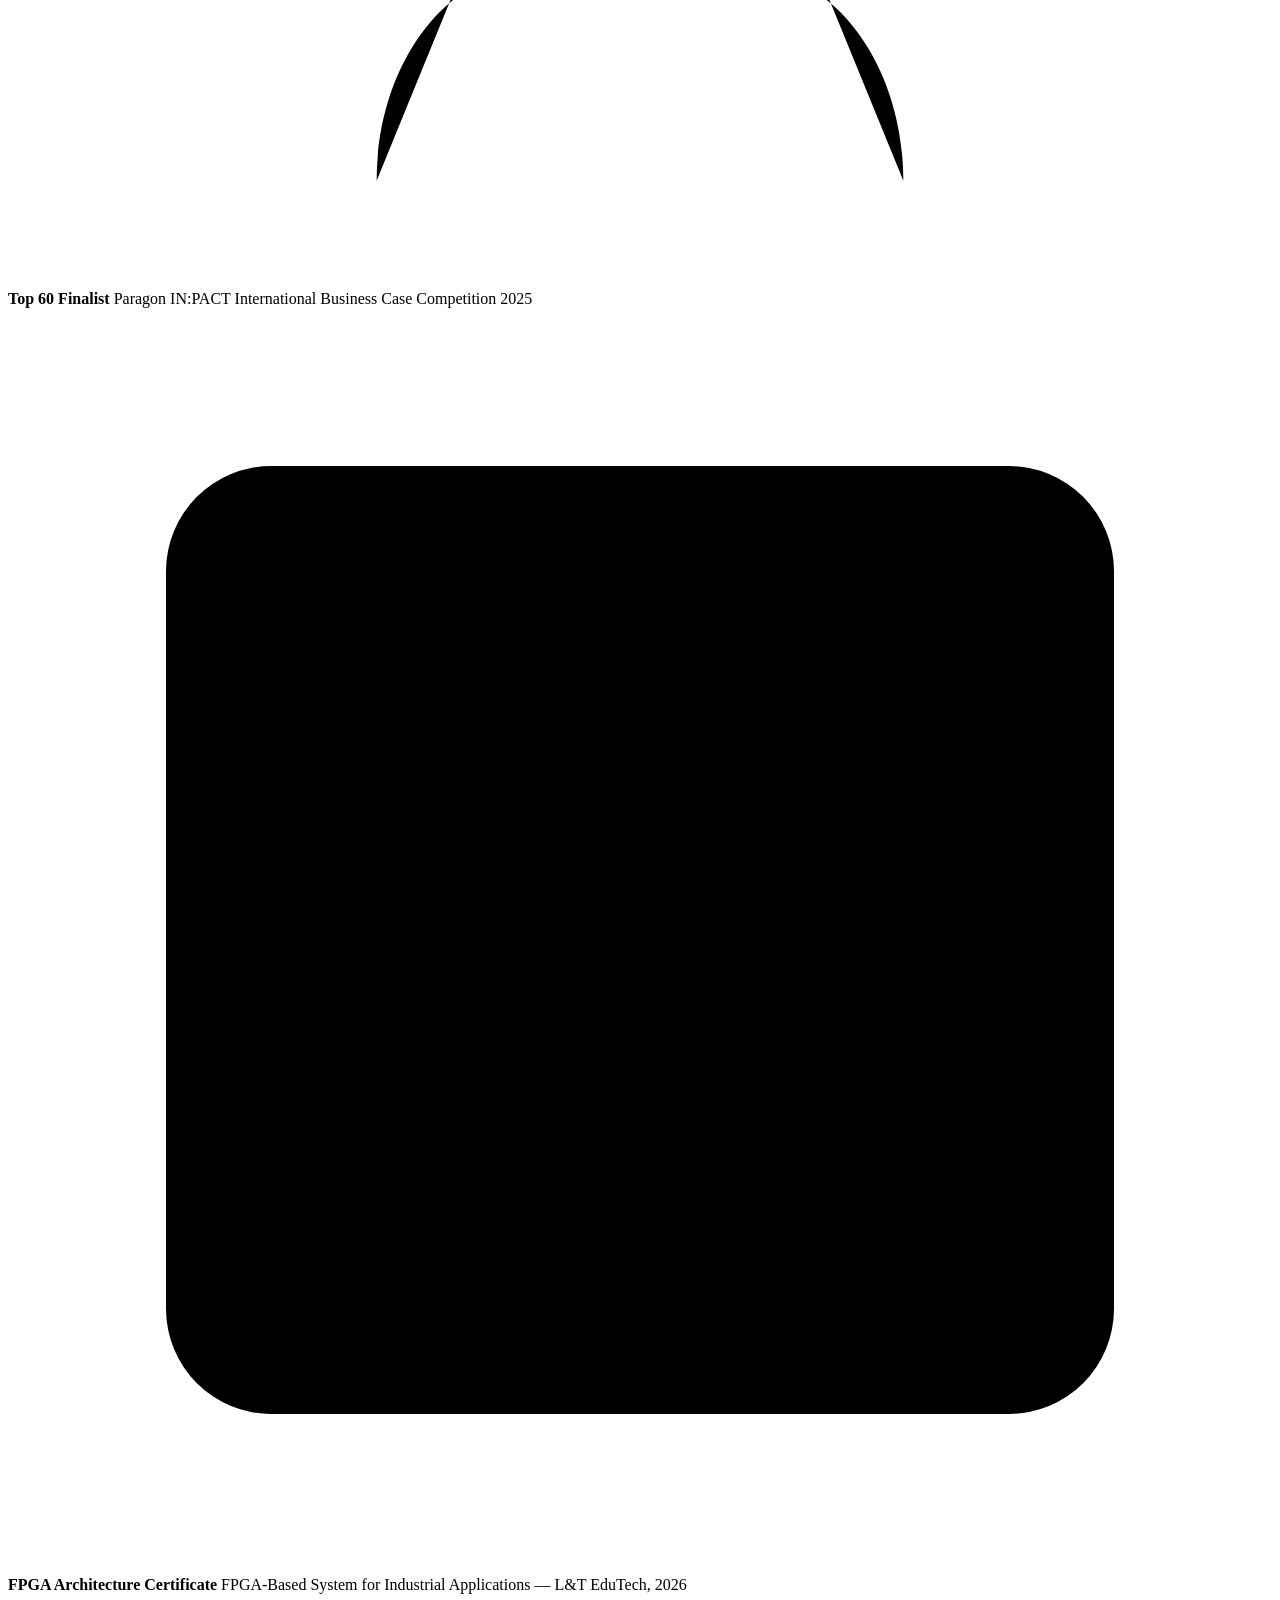
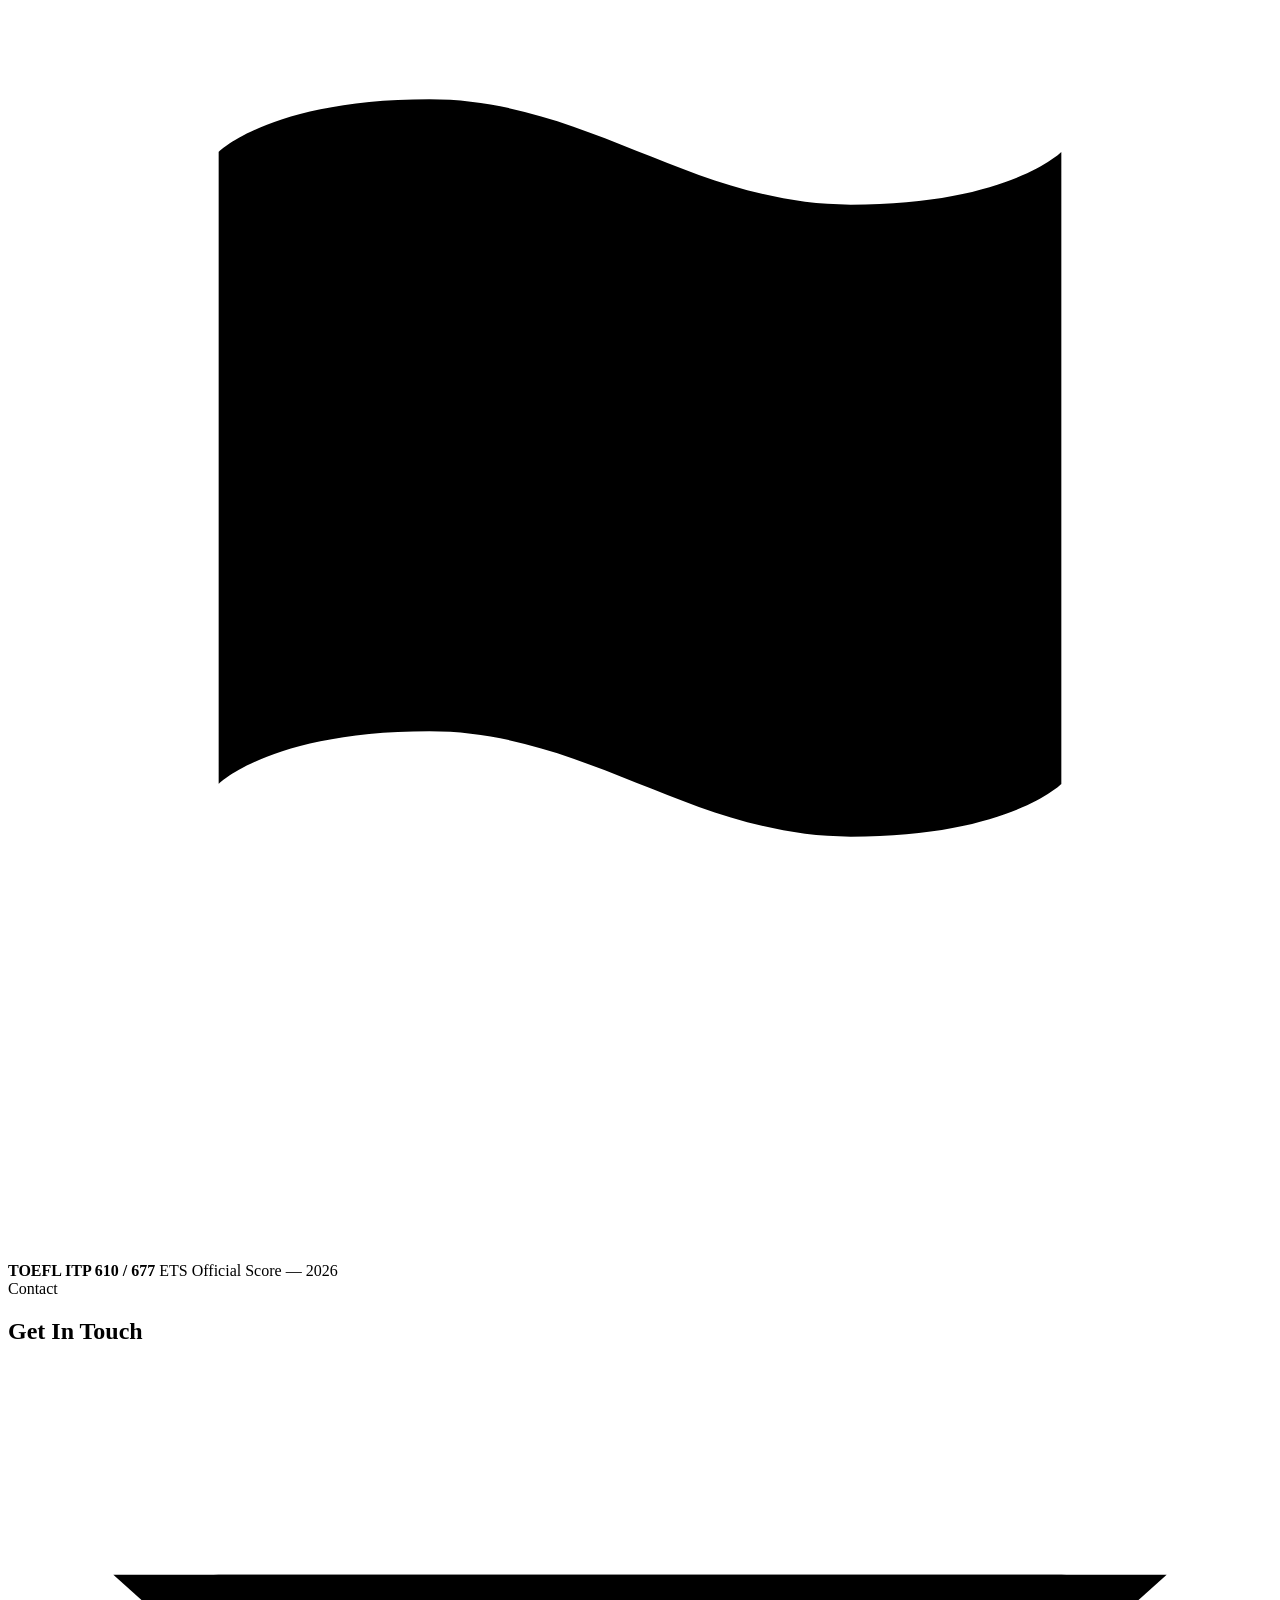
==== commit a20411f6: "+ fbg research + feasibility-analysis/index.html + feasibility-analysis/script.js + feasibility-anal" ====
--- a/index.html
+++ b/index.html
@@ -4,739 +4,8 @@
   <meta charset="UTF-8" />
   <meta name="viewport" content="width=device-width, initial-scale=1.0" />
   <title>Rafi Kamil Arief — Electrical Engineer</title>
-
-  <style>
-    /* ── CSS VARIABLES ─────────────────────────────── */
-    :root {
-      --primary-color: #f2faf5;
-      --accent-color:  #1e6df7;
-      --bg-light:      #F8F9FA;
-      --text-dark:     #212529;
-      --white:         #FFFFFF;
-      --text-muted:    #6c757d;
-      --border-color:  #dee2e6;
-      --card-shadow:   0 2px 12px rgba(0,0,0,0.07);
-      --radius:        10px;
-      --transition:    0.3s ease;
-      --max-width:     1100px;
-    }
-
-    /* ── CSS RESET ─────────────────────────────────── */
-    *, *::before, *::after { box-sizing: border-box; margin: 0; padding: 0; }
-
-    html { scroll-behavior: smooth; font-size: 16px; }
-
-    body {
-      font-family: -apple-system, "Segoe UI", system-ui, sans-serif;
-      color: var(--text-dark);
-      background: var(--white);
-      line-height: 1.7;
-    }
-
-    img { display: block; max-width: 100%; }
-    a   { color: inherit; text-decoration: none; }
-    ul  { list-style: none; }
-
-    /* ── UTILITY ───────────────────────────────────── */
-    .container {
-      width: 100%;
-      max-width: var(--max-width);
-      margin: 0 auto;
-      padding: 0 1.5rem;
-    }
-
-    .section-label {
-      display: inline-block;
-      font-size: 0.76rem;
-      font-weight: 700;
-      letter-spacing: 0.13em;
-      text-transform: uppercase;
-      color: var(--accent-color);
-      margin-bottom: 0.5rem;
-    }
-
-    .section-title {
-      font-size: clamp(1.55rem, 3vw, 2rem);
-      font-weight: 700;
-      color: var(--text-dark);
-      margin-bottom: 0.9rem;
-    }
-
-    .section-subtitle {
-      font-size: 0.97rem;
-      color: var(--text-muted);
-      max-width: 580px;
-    }
-
-    section { padding: 88px 0; }
-
-    /* ── BUTTONS ───────────────────────────────────── */
-    .btn {
-      display: inline-block;
-      padding: 0.7rem 1.65rem;
-      border-radius: var(--radius);
-      font-size: 0.93rem;
-      font-weight: 600;
-      cursor: pointer;
-      transition: all var(--transition);
-      border: 2px solid transparent;
-    }
-
-    .btn-primary {
-      background: var(--accent-color);
-      color: var(--white);
-      border-color: var(--accent-color);
-    }
-    .btn-primary:hover {
-      background: #155dcc;
-      border-color: #155dcc;
-      transform: translateY(-2px);
-    }
-
-    .btn-secondary {
-      background: transparent;
-      color: var(--accent-color);
-      border-color: var(--accent-color);
-    }
-    .btn-secondary:hover {
-      background: var(--accent-color);
-      color: var(--white);
-      transform: translateY(-2px);
-    }
-
-    /* ── NAVIGATION ────────────────────────────────── */
-    #nav-toggle { display: none; }
-
-    header {
-      position: sticky;
-      top: 0;
-      z-index: 1000;
-      background: rgba(255,255,255,0.97);
-      border-bottom: 1px solid var(--border-color);
-    }
-
-    nav {
-      display: flex;
-      align-items: center;
-      justify-content: space-between;
-      height: 64px;
-      padding: 0 1.5rem;
-      max-width: var(--max-width);
-      margin: 0 auto;
-      position: relative;
-    }
-
-    .nav-logo {
-      font-size: 1.05rem;
-      font-weight: 700;
-      color: var(--text-dark);
-      flex-shrink: 0;
-    }
-    .nav-logo span { color: var(--accent-color); }
-
-    .nav-links {
-      display: flex;
-      align-items: center;
-      gap: 1.8rem;
-    }
-    .nav-links a {
-      font-size: 0.9rem;
-      font-weight: 500;
-      color: var(--text-muted);
-      transition: color var(--transition);
-    }
-    .nav-links a:hover { color: var(--accent-color); }
-
-    .nav-hamburger {
-      display: none;
-      flex-direction: column;
-      justify-content: center;
-      gap: 5px;
-      width: 32px;
-      height: 32px;
-      cursor: pointer;
-    }
-    .nav-hamburger span {
-      display: block;
-      height: 2px;
-      background: var(--text-dark);
-      border-radius: 2px;
-      transition: all var(--transition);
-    }
-
-    @media (max-width: 768px) {
-      .nav-hamburger { display: flex; }
-      .nav-links {
-        position: absolute;
-        top: 64px; left: 0; right: 0;
-        background: var(--white);
-        border-bottom: 1px solid var(--border-color);
-        flex-direction: column;
-        align-items: flex-start;
-        gap: 0;
-        max-height: 0;
-        overflow: hidden;
-        transition: max-height var(--transition);
-      }
-      .nav-links a {
-        width: 100%;
-        padding: 0.85rem 1.5rem;
-        border-bottom: 1px solid var(--bg-light);
-        font-size: 0.97rem;
-      }
-      #nav-toggle:checked ~ .nav-links    { max-height: 420px; }
-      #nav-toggle:checked ~ .nav-hamburger span:nth-child(1) { transform: translateY(7px) rotate(45deg); }
-      #nav-toggle:checked ~ .nav-hamburger span:nth-child(2) { opacity: 0; }
-      #nav-toggle:checked ~ .nav-hamburger span:nth-child(3) { transform: translateY(-7px) rotate(-45deg); }
-    }
-
-    /* ── HERO ──────────────────────────────────────── */
-    #home {
-      background: var(--primary-color);
-      padding: 96px 0 80px;
-    }
-
-    .hero-inner {
-      display: flex;
-      align-items: center;
-      justify-content: space-between;
-      gap: 3rem;
-    }
-
-    .hero-content { flex: 1 1 0; max-width: 560px; }
-
-    .hero-tag {
-      display: inline-block;
-      background: rgba(30,109,247,0.1);
-      color: var(--accent-color);
-      font-size: 0.76rem;
-      font-weight: 700;
-      letter-spacing: 0.1em;
-      text-transform: uppercase;
-      padding: 0.28rem 0.85rem;
-      border-radius: 20px;
-      margin-bottom: 1.1rem;
-    }
-
-    .hero-name {
-      font-size: clamp(2rem, 5vw, 3rem);
-      font-weight: 800;
-      line-height: 1.13;
-      color: var(--text-dark);
-      margin-bottom: 0.45rem;
-    }
-
-    .hero-role {
-      font-size: clamp(0.95rem, 2vw, 1.1rem);
-      font-weight: 600;
-      color: var(--accent-color);
-      margin-bottom: 1rem;
-    }
-
-    .hero-desc {
-      font-size: 0.97rem;
-      color: var(--text-muted);
-      margin-bottom: 0.9rem;
-      max-width: 480px;
-      line-height: 1.75;
-    }
-
-
-    .hero-cta { display: flex; flex-wrap: wrap; gap: 0.9rem; }
-
-    .hero-image {
-      flex: 0 0 300px;
-      display: flex;
-      align-items: center;
-      justify-content: center;
-    }
-    .hero-image img {
-      width: 280px;
-      height: 280px;
-      border-radius: 50%;
-      border: 4px solid var(--white);
-      box-shadow: 0 4px 24px rgba(30,109,247,0.15);
-      object-fit: cover;
-      object-position: center top;
-    }
-
-    @media (max-width: 768px) {
-      .hero-inner { flex-direction: column-reverse; text-align: center; }
-      .hero-content { max-width: 100%; }
-      .hero-cta { justify-content: center; }
-      .hero-image { flex: none; }
-      .hero-image img { width: 200px; height: 200px; }
-      .hero-desc { margin: 0 auto 0.9rem; }
-    }
-
-    /* ── ABOUT ─────────────────────────────────────── */
-    #about { background: var(--white); }
-
-    .about-text p {
-      color: var(--text-muted);
-      margin-bottom: 0.95rem;
-      font-size: 0.97rem;
-    }
-
-    .about-highlights {
-      display: flex;
-      flex-wrap: wrap;
-      gap: 0.55rem;
-      margin-top: 1.4rem;
-    }
-    .about-highlights span {
-      background: var(--primary-color);
-      color: var(--text-dark);
-      font-size: 0.8rem;
-      font-weight: 600;
-      padding: 0.32rem 0.85rem;
-      border-radius: 20px;
-      border: 1px solid var(--border-color);
-    }
-
-    /* ── EDUCATION ─────────────────────────────────── */
-    #education { background: var(--bg-light); }
-
-    .edu-grid {
-      display: grid;
-      grid-template-columns: repeat(auto-fit, minmax(300px, 1fr));
-      gap: 1.5rem;
-      margin-top: 2.5rem;
-    }
-
-    .edu-card {
-      background: var(--white);
-      border: 1px solid var(--border-color);
-      border-top: 3px solid var(--accent-color);
-      border-radius: var(--radius);
-      padding: 1.6rem;
-      box-shadow: var(--card-shadow);
-      transition: transform var(--transition), box-shadow var(--transition);
-    }
-    .edu-card:hover {
-      transform: translateY(-4px);
-      box-shadow: 0 8px 24px rgba(0,0,0,0.09);
-    }
-
-    .edu-degree {
-      font-size: 1rem;
-      font-weight: 700;
-      color: var(--text-dark);
-      margin-bottom: 0.2rem;
-    }
-    .edu-school {
-      font-size: 0.88rem;
-      font-weight: 600;
-      color: var(--accent-color);
-      margin-bottom: 0.6rem;
-    }
-    .edu-period {
-      display: inline-block;
-      font-size: 0.76rem;
-      font-weight: 600;
-      background: rgba(30,109,247,0.08);
-      color: var(--accent-color);
-      padding: 0.18rem 0.6rem;
-      border-radius: 20px;
-      margin-bottom: 0.9rem;
-    }
-    .edu-details { font-size: 0.88rem; color: var(--text-muted); line-height: 1.65; }
-    .edu-gpa {
-      display: inline-block;
-      margin-top: 0.7rem;
-      background: #f0fdf4;
-      border: 1px solid #bbf7d0;
-      color: #065f46;
-      font-size: 0.82rem;
-      font-weight: 700;
-      padding: 0.22rem 0.7rem;
-      border-radius: 6px;
-    }
-
-    /* ── SKILLS ────────────────────────────────────── */
-    #skills { background: var(--white); }
-
-    .skills-categories {
-      display: grid;
-      grid-template-columns: repeat(auto-fit, minmax(230px, 1fr));
-      gap: 1.8rem;
-      margin-top: 2.5rem;
-    }
-
-    .skill-category {
-      background: var(--bg-light);
-      border: 1px solid var(--border-color);
-      border-radius: var(--radius);
-      padding: 1.5rem;
-    }
-    .skill-category h3 {
-      font-size: 0.82rem;
-      font-weight: 700;
-      text-transform: uppercase;
-      letter-spacing: 0.08em;
-      color: var(--accent-color);
-      margin-bottom: 1rem;
-    }
-    .skill-tags { display: flex; flex-wrap: wrap; gap: 0.45rem; }
-    .skill-tag {
-      background: var(--white);
-      border: 1px solid var(--border-color);
-      border-radius: 6px;
-      padding: 0.35rem 0.7rem;
-      font-size: 0.8rem;
-      font-weight: 500;
-      color: var(--text-dark);
-      transition: all var(--transition);
-      cursor: default;
-    }
-    .skill-tag:hover {
-      background: var(--accent-color);
-      color: var(--white);
-      border-color: var(--accent-color);
-      transform: translateY(-2px);
-    }
-
-    /* ── PORTFOLIO ─────────────────────────────────── */
-    #portfolio { background: var(--bg-light); }
-
-    .portfolio-grid {
-      display: grid;
-      grid-template-columns: repeat(auto-fit, minmax(300px, 1fr));
-      gap: 1.6rem;
-      margin-top: 2.5rem;
-    }
-
-    .portfolio-card {
-      background: var(--white);
-      border: 1px solid var(--border-color);
-      border-radius: var(--radius);
-      padding: 1.8rem;
-      transition: all var(--transition);
-      box-shadow: var(--card-shadow);
-    }
-    .portfolio-card:hover {
-      transform: translateY(-5px);
-      box-shadow: 0 10px 30px rgba(0,0,0,0.1);
-      border-color: var(--accent-color);
-    }
-
-    .pcard-icon {
-      width: 42px; height: 42px;
-      background: rgba(30,109,247,0.08);
-      border-radius: 10px;
-      display: flex;
-      align-items: center;
-      justify-content: center;
-      margin-bottom: 1.1rem;
-    }
-    .pcard-icon svg {
-      width: 20px; height: 20px;
-      stroke: var(--accent-color);
-      fill: none;
-      stroke-width: 2;
-      stroke-linecap: round;
-      stroke-linejoin: round;
-    }
-
-    .portfolio-card h3 {
-      font-size: 1rem;
-      font-weight: 700;
-      color: var(--text-dark);
-      margin-bottom: 0.5rem;
-    }
-    .portfolio-card p {
-      font-size: 0.89rem;
-      color: var(--text-muted);
-      margin-bottom: 1.1rem;
-      line-height: 1.65;
-    }
-    .portfolio-tags { display: flex; flex-wrap: wrap; gap: 0.4rem; }
-    .portfolio-tag {
-      background: var(--primary-color);
-      color: var(--accent-color);
-      font-size: 0.73rem;
-      font-weight: 600;
-      padding: 0.22rem 0.6rem;
-      border-radius: 4px;
-      border: 1px solid rgba(30,109,247,0.15);
-    }
-
-    /* VR card thumbnail */
-    .vr-thumbnail {
-      width: 100%;
-      height: 160px;
-      border-radius: 8px;
-      overflow: hidden;
-      margin-bottom: 1.1rem;
-      background: #0d1b2e;
-      position: relative;
-    }
-    .vr-thumbnail svg {
-      width: 100%;
-      height: 100%;
-      display: block;
-    }
-    .vr-thumbnail-label {
-      position: absolute;
-      bottom: 10px;
-      left: 12px;
-      background: rgba(0,0,0,0.55);
-      color: #fff;
-      font-size: 0.72rem;
-      font-weight: 600;
-      padding: 0.2rem 0.6rem;
-      border-radius: 4px;
-      letter-spacing: 0.05em;
-    }
-    .vr-open-badge {
-      position: absolute;
-      top: 10px;
-      right: 12px;
-      background: var(--accent-color);
-      color: #fff;
-      font-size: 0.7rem;
-      font-weight: 700;
-      padding: 0.22rem 0.65rem;
-      border-radius: 4px;
-      display: flex;
-      align-items: center;
-      gap: 0.3rem;
-    }
-    .portfolio-card.vr-card { padding: 1.2rem 1.8rem 1.8rem; }
-
-    /* ── EXPERIENCE ────────────────────────────────── */
-    #experience { background: var(--white); }
-
-    .timeline {
-      margin-top: 2.5rem;
-      display: flex;
-      flex-direction: column;
-      gap: 1.3rem;
-    }
-
-    .timeline-card {
-      background: var(--white);
-      border: 1px solid var(--border-color);
-      border-left: 4px solid var(--accent-color);
-      border-radius: var(--radius);
-      padding: 1.5rem 1.8rem;
-      transition: all var(--transition);
-      box-shadow: var(--card-shadow);
-    }
-    .timeline-card:hover {
-      transform: translateY(-3px);
-      box-shadow: 0 6px 20px rgba(0,0,0,0.09);
-    }
-
-    .tl-header {
-      display: flex;
-      align-items: flex-start;
-      justify-content: space-between;
-      flex-wrap: wrap;
-      gap: 0.45rem;
-      margin-bottom: 0.4rem;
-    }
-    .tl-role { font-size: 1rem; font-weight: 700; color: var(--text-dark); }
-    .tl-period {
-      font-size: 0.76rem;
-      font-weight: 600;
-      color: var(--accent-color);
-      background: rgba(30,109,247,0.08);
-      padding: 0.18rem 0.6rem;
-      border-radius: 20px;
-      white-space: nowrap;
-    }
-    .tl-org {
-      font-size: 0.87rem;
-      font-weight: 600;
-      color: var(--accent-color);
-      margin-bottom: 0.5rem;
-    }
-    .tl-desc { font-size: 0.88rem; color: var(--text-muted); line-height: 1.65; }
-
-    .tl-bullets {
-      margin-top: 0.5rem;
-      padding-left: 1.1rem;
-      list-style: disc;
-    }
-    .tl-bullets li {
-      font-size: 0.87rem;
-      color: var(--text-muted);
-      margin-bottom: 0.3rem;
-      line-height: 1.6;
-    }
-
-    /* ── PUBLICATION ───────────────────────────────── */
-    #publication { background: var(--bg-light); }
-
-    .pub-card {
-      background: var(--white);
-      border: 1px solid var(--border-color);
-      border-left: 4px solid #7c5cd8;
-      border-radius: var(--radius);
-      padding: 1.6rem 1.8rem;
-      box-shadow: var(--card-shadow);
-      margin-top: 2rem;
-      transition: all var(--transition);
-    }
-    .pub-card:hover {
-      transform: translateY(-3px);
-      box-shadow: 0 6px 20px rgba(0,0,0,0.09);
-    }
-    .pub-title { font-size: 1rem; font-weight: 700; color: var(--text-dark); margin-bottom: 0.5rem; line-height: 1.5; }
-    .pub-meta  { font-size: 0.87rem; color: var(--text-muted); line-height: 1.65; }
-    .pub-venue {
-      display: inline-block;
-      margin-top: 0.7rem;
-      background: rgba(124,92,216,0.08);
-      color: #7c5cd8;
-      border: 1px solid rgba(124,92,216,0.2);
-      font-size: 0.78rem;
-      font-weight: 600;
-      padding: 0.22rem 0.7rem;
-      border-radius: 6px;
-    }
-
-    /* ── ACHIEVEMENTS & CERTS ──────────────────────── */
-    #achievements { background: var(--white); }
-
-    .ach-grid {
-      display: grid;
-      grid-template-columns: repeat(auto-fit, minmax(280px, 1fr));
-      gap: 1.5rem;
-      margin-top: 2.5rem;
-    }
-
-    .ach-card {
-      background: var(--bg-light);
-      border: 1px solid var(--border-color);
-      border-radius: var(--radius);
-      padding: 1.4rem 1.6rem;
-      display: flex;
-      gap: 1rem;
-      align-items: flex-start;
-      transition: all var(--transition);
-    }
-    .ach-card:hover {
-      transform: translateY(-3px);
-      box-shadow: var(--card-shadow);
-      background: var(--white);
-    }
-    .ach-icon {
-      width: 38px; height: 38px; flex-shrink: 0;
-      background: rgba(30,109,247,0.08);
-      border-radius: 8px;
-      display: flex; align-items: center; justify-content: center;
-    }
-    .ach-icon svg {
-      width: 18px; height: 18px;
-      stroke: var(--accent-color);
-      fill: none;
-      stroke-width: 2;
-      stroke-linecap: round;
-      stroke-linejoin: round;
-    }
-    .ach-body strong {
-      display: block;
-      font-size: 0.9rem;
-      font-weight: 700;
-      color: var(--text-dark);
-      margin-bottom: 0.2rem;
-    }
-    .ach-body span {
-      font-size: 0.82rem;
-      color: var(--text-muted);
-    }
-
-    /* ── CONTACT ───────────────────────────────────── */
-    #contact { background: var(--bg-light); }
-
-    .contact-inner {
-      display: grid;
-      grid-template-columns: 1fr 1fr;
-      gap: 3.5rem;
-      align-items: start;
-      margin-top: 2.5rem;
-    }
-
-    .contact-items { display: flex; flex-direction: column; gap: 1.1rem; }
-
-    .contact-item { display: flex; align-items: center; gap: 0.9rem; }
-
-    .ci-icon {
-      width: 40px; height: 40px;
-      background: var(--white);
-      border: 1px solid var(--border-color);
-      border-radius: 10px;
-      display: flex; align-items: center; justify-content: center;
-      flex-shrink: 0;
-    }
-    .ci-icon svg {
-      width: 17px; height: 17px;
-      stroke: var(--accent-color);
-      fill: none;
-      stroke-width: 2;
-      stroke-linecap: round;
-      stroke-linejoin: round;
-    }
-
-    .ci-text strong {
-      display: block;
-      font-size: 0.76rem;
-      font-weight: 700;
-      color: var(--text-muted);
-      text-transform: uppercase;
-      letter-spacing: 0.07em;
-      margin-bottom: 0.12rem;
-    }
-    .ci-text a, .ci-text span {
-      font-size: 0.92rem;
-      color: var(--text-dark);
-      transition: color var(--transition);
-    }
-    .ci-text a:hover { color: var(--accent-color); }
-
-    .contact-cta { margin-top: 1.8rem; }
-
-    .contact-aside {
-      background: var(--white);
-      border: 1px solid var(--border-color);
-      border-radius: var(--radius);
-      padding: 2.2rem 1.8rem;
-    }
-    .contact-aside h3 {
-      font-size: 1rem; font-weight: 700;
-      margin-bottom: 0.6rem; color: var(--text-dark);
-    }
-    .contact-aside p {
-      font-size: 0.9rem;
-      color: var(--text-muted);
-      line-height: 1.7;
-      margin-bottom: 0.8rem;
-    }
-    .contact-aside p:last-child { margin-bottom: 0; }
-
-    @media (max-width: 768px) {
-      .contact-inner { grid-template-columns: 1fr; gap: 2rem; }
-    }
-
-    /* ── FOOTER ────────────────────────────────────── */
-    footer {
-      background: var(--text-dark);
-      color: rgba(255,255,255,0.5);
-      text-align: center;
-      padding: 1.5rem 1.5rem;
-      font-size: 0.85rem;
-    }
-    footer span { color: rgba(255,255,255,0.8); font-weight: 600; }
-    .made-with {
-      margin-top: 0.5rem;
-      font-size: 0.72rem;
-      color: rgba(255,255,255,0.25);
-      border-top: 1px solid rgba(255,255,255,0.07);
-      padding-top: 0.5rem;
-    }
-  </style>
+  <link rel="stylesheet" href="style.css" />
+  <script src="script.js" defer></script>
 </head>
 <body>
 
@@ -782,7 +51,7 @@
         </div>
 
         <div class="hero-image">
-          <img src="rafikamilarief-jpg.jpg" alt="Rafi Kamil Arief" />
+          <img src="assets/images/rafikamilarief-jpg.jpg" alt="Rafi Kamil Arief" />
         </div>
 
       </div>
@@ -834,8 +103,6 @@
     <div class="container">
       <span class="section-label">Education</span>
       <h2 class="section-title">Academic Background</h2>
-      <p class="section-subtitle">University of Indonesia — one of Southeast Asia's leading technical universities.</p>
-
       <div class="edu-grid">
 
         <div class="edu-card">
@@ -971,7 +238,7 @@
             <span class="portfolio-tag">Photonics</span>
             <span class="portfolio-tag">Springer LNEE</span>
           </div>
-          <a href="fbg-research.html" style="display:inline-flex;align-items:center;gap:0.4rem;margin-top:1rem;font-size:0.85rem;font-weight:700;color:var(--accent-color);transition:opacity 0.2s;" onmouseover="this.style.opacity='.7'" onmouseout="this.style.opacity='1'">
+          <a href="projects/fbg-research/index.html" class="project-link">
             Read Research
             <svg width="14" height="14" viewBox="0 0 24 24" fill="none" stroke="currentColor" stroke-width="2.5" stroke-linecap="round" stroke-linejoin="round"><line x1="5" y1="12" x2="19" y2="12"/><polyline points="12 5 19 12 12 19"/></svg>
           </a>
@@ -1093,6 +360,28 @@
           </div>
         </article>
 
+        <article class="portfolio-card">
+          <div class="pcard-icon">
+            <svg viewBox="0 0 24 24"><path d="M3 3v18h18"/><path d="m19 9-5 5-4-4-3 3"/><circle cx="19" cy="9" r="1.5"/><circle cx="14" cy="14" r="1.5"/><circle cx="10" cy="10" r="1.5"/><circle cx="7" cy="13" r="1.5"/></svg>
+          </div>
+          <h3>Feasibility Analysis</h3>
+          <p>
+            Static web calculator for project-investment evaluation based on
+            the Excel model: annual cash flow, discounted factor, NPV, IRR,
+            discounted payback period, and sensitivity testing.
+          </p>
+          <div class="portfolio-tags">
+            <span class="portfolio-tag">NPV / IRR</span>
+            <span class="portfolio-tag">Cashflow Model</span>
+            <span class="portfolio-tag">Vanilla JS</span>
+            <span class="portfolio-tag">GitHub Pages</span>
+          </div>
+          <a href="projects/feasibility-analysis/index.html" class="project-link">
+            Open Analysis
+            <svg width="14" height="14" viewBox="0 0 24 24" fill="none" stroke="currentColor" stroke-width="2.5" stroke-linecap="round" stroke-linejoin="round"><line x1="5" y1="12" x2="19" y2="12"/><polyline points="12 5 19 12 12 19"/></svg>
+          </a>
+        </article>
+
         <!-- Project 5: Kalkulator Waris -->
         <article class="portfolio-card">
           <div class="pcard-icon">
@@ -1110,7 +399,7 @@
             <span class="portfolio-tag">Faraidh</span>
             <span class="portfolio-tag">Web App</span>
           </div>
-          <a href="waris.html" style="display:inline-flex;align-items:center;gap:0.4rem;margin-top:1rem;font-size:0.85rem;font-weight:700;color:var(--accent-color);transition:opacity 0.2s;" onmouseover="this.style.opacity='.7'" onmouseout="this.style.opacity='1'">
+          <a href="projects/waris/index.html" class="project-link">
             Buka Kalkulator
             <svg width="14" height="14" viewBox="0 0 24 24" fill="none" stroke="currentColor" stroke-width="2.5" stroke-linecap="round" stroke-linejoin="round"><line x1="5" y1="12" x2="19" y2="12"/><polyline points="12 5 19 12 12 19"/></svg>
           </a>
@@ -1289,17 +578,17 @@
               </div>
               <div class="ci-text">
                 <strong>Email</strong>
-                <a href="mailto:rafi.kamilarief@outlook.com">rafi.kamilarief@outlook.com</a>
+                <a href="mailto:rafi.kamilarief@outlook.com">Send Email</a>
               </div>
             </div>
 
             <div class="contact-item">
               <div class="ci-icon">
-                <svg viewBox="0 0 24 24"><path d="M22 16.92v3a2 2 0 0 1-2.18 2 19.79 19.79 0 0 1-8.63-3.07A19.5 19.5 0 0 1 4.69 12 19.79 19.79 0 0 1 1.65 3.35 2 2 0 0 1 3.62 1h3a2 2 0 0 1 2 1.72 12.84 12.84 0 0 0 .7 2.81 2 2 0 0 1-.45 2.11L8.09 9c1.4 2.4 3.51 4.51 5.91 5.91l1.27-1.27a2 2 0 0 1 2.11-.45 12.84 12.84 0 0 0 2.81.7A2 2 0 0 1 22 16.92z"/></svg>
+                <svg viewBox="0 0 24 24"><rect x="3" y="3" width="18" height="18" rx="5"/><circle cx="12" cy="12" r="4"/><circle cx="17.5" cy="6.5" r="1"/></svg>
               </div>
               <div class="ci-text">
-                <strong>Phone</strong>
-                <a href="tel:+6285770565202">+62 857-7056-5202</a>
+                <strong>Instagram</strong>
+                <a href="https://www.instagram.com/rafikamilarief" target="_blank" rel="noopener">@rafikamilarief</a>
               </div>
             </div>
 
@@ -1358,3 +647,5 @@
 
 </body>
 </html>
+
+
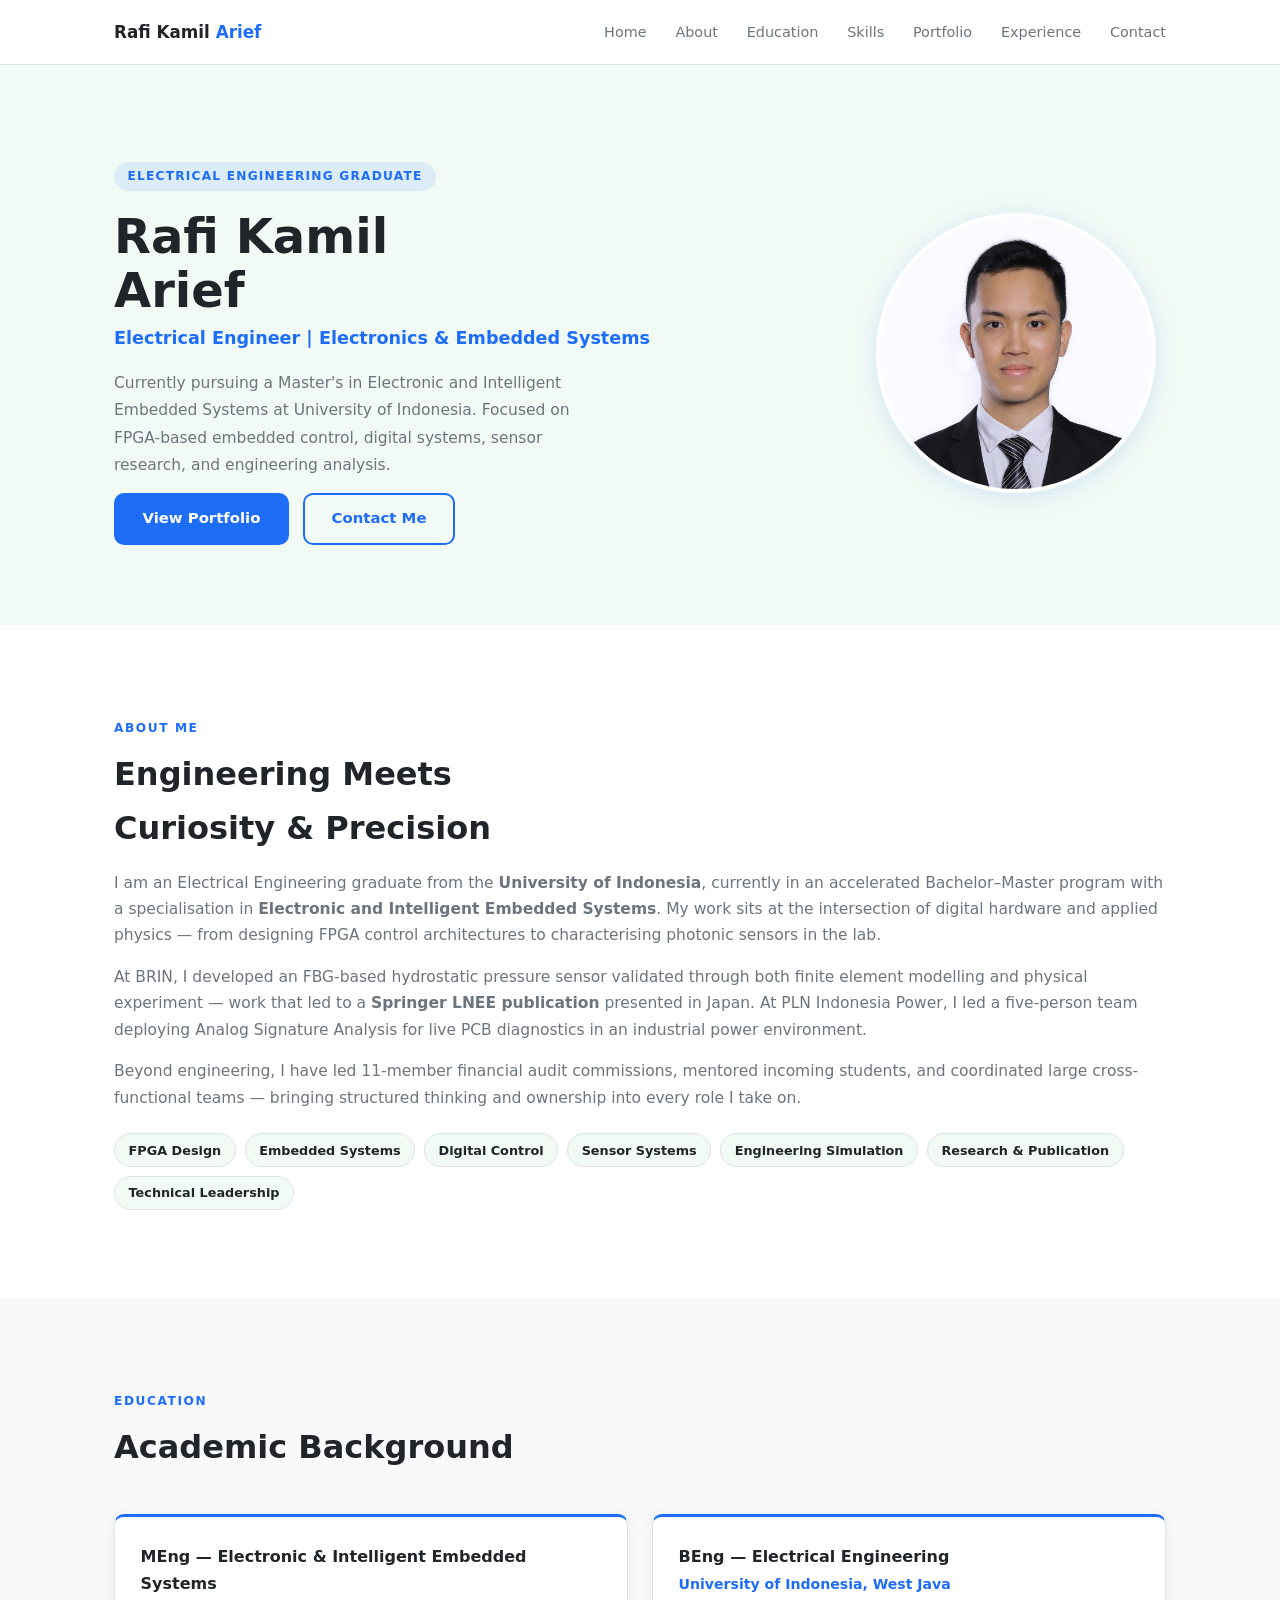
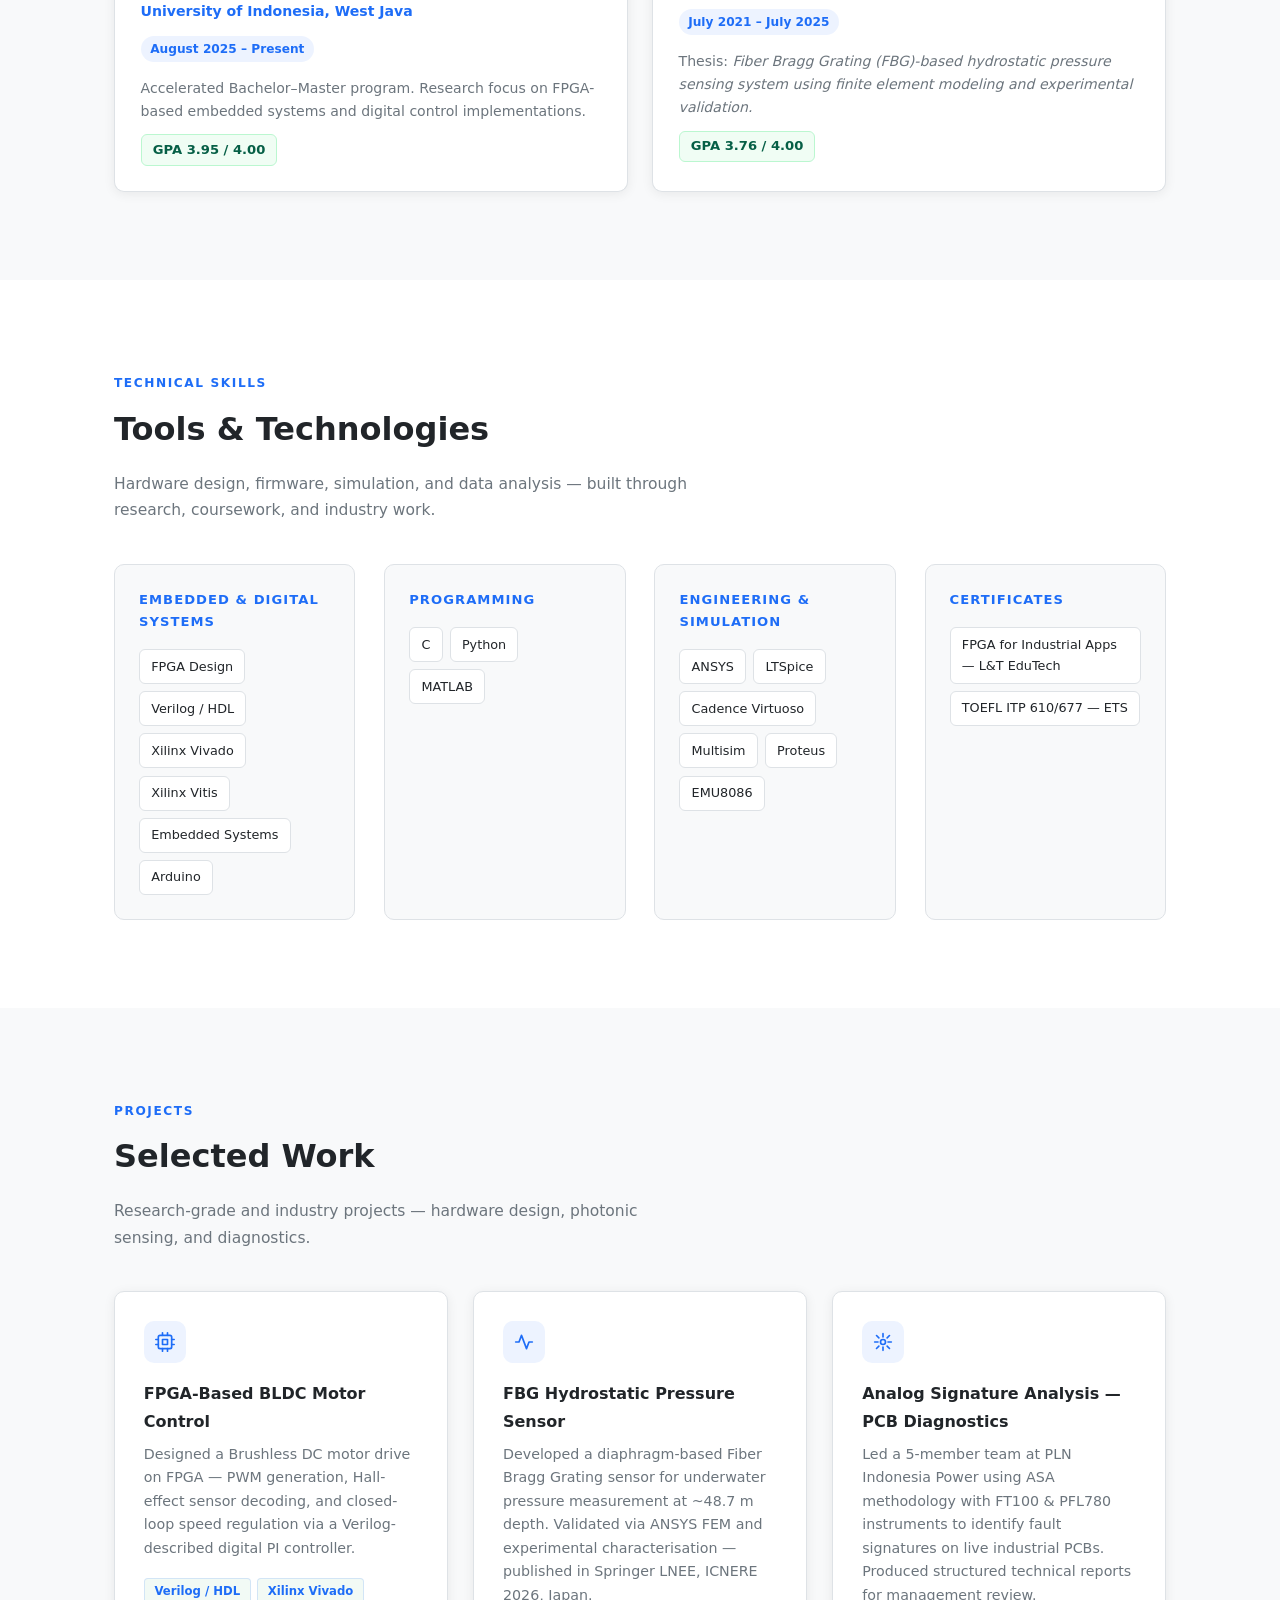
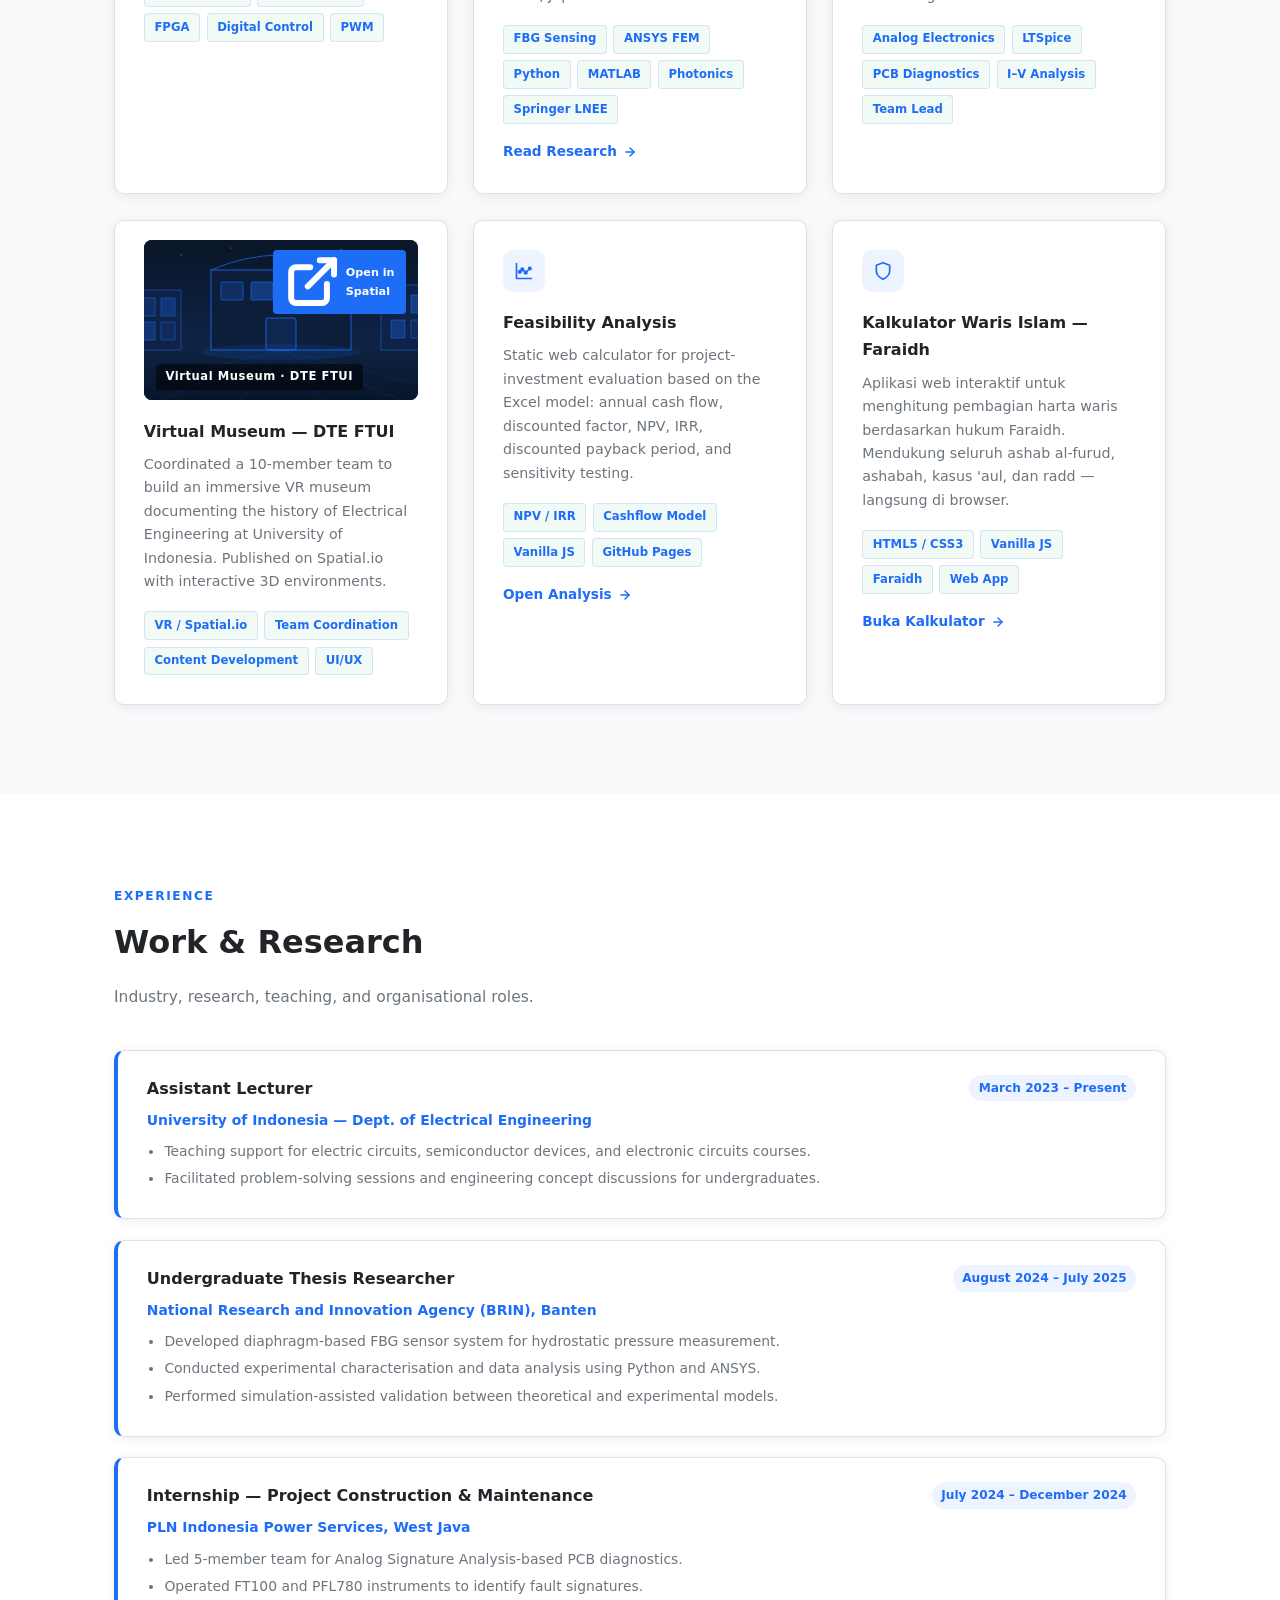
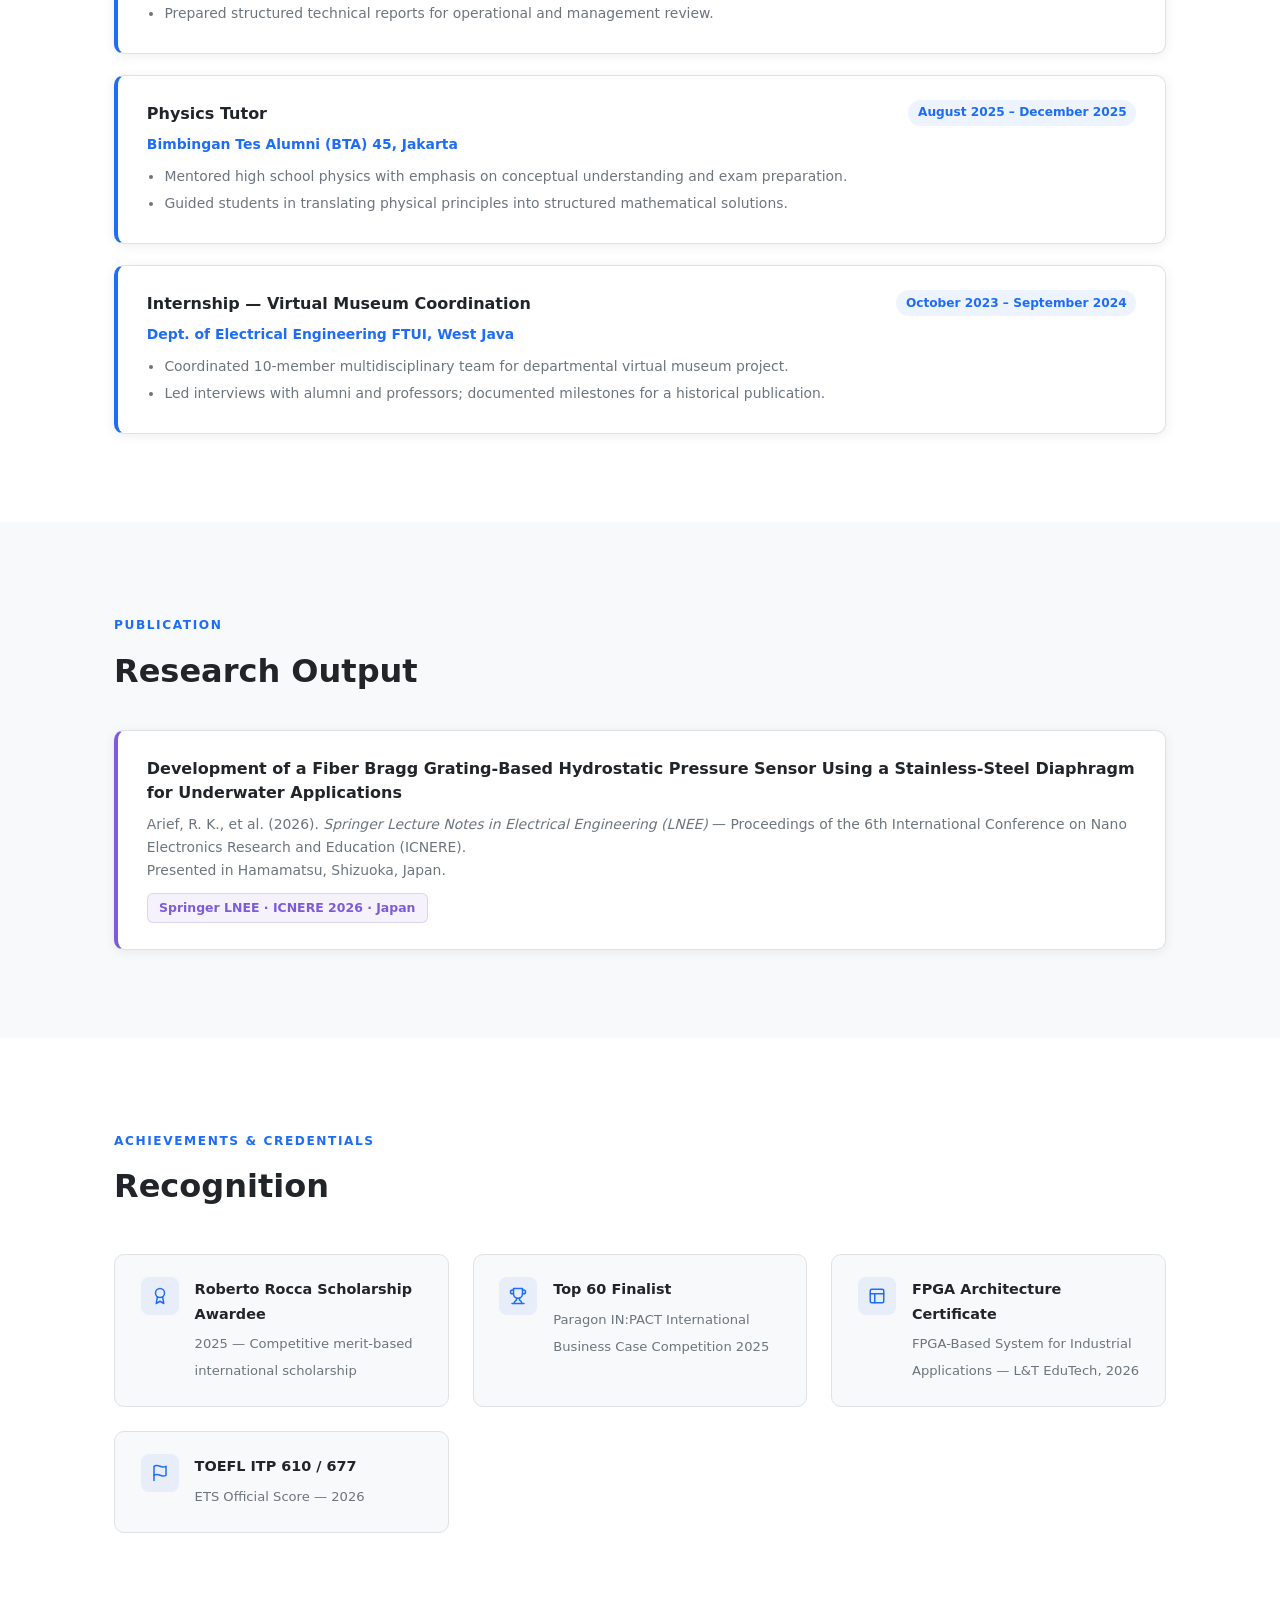
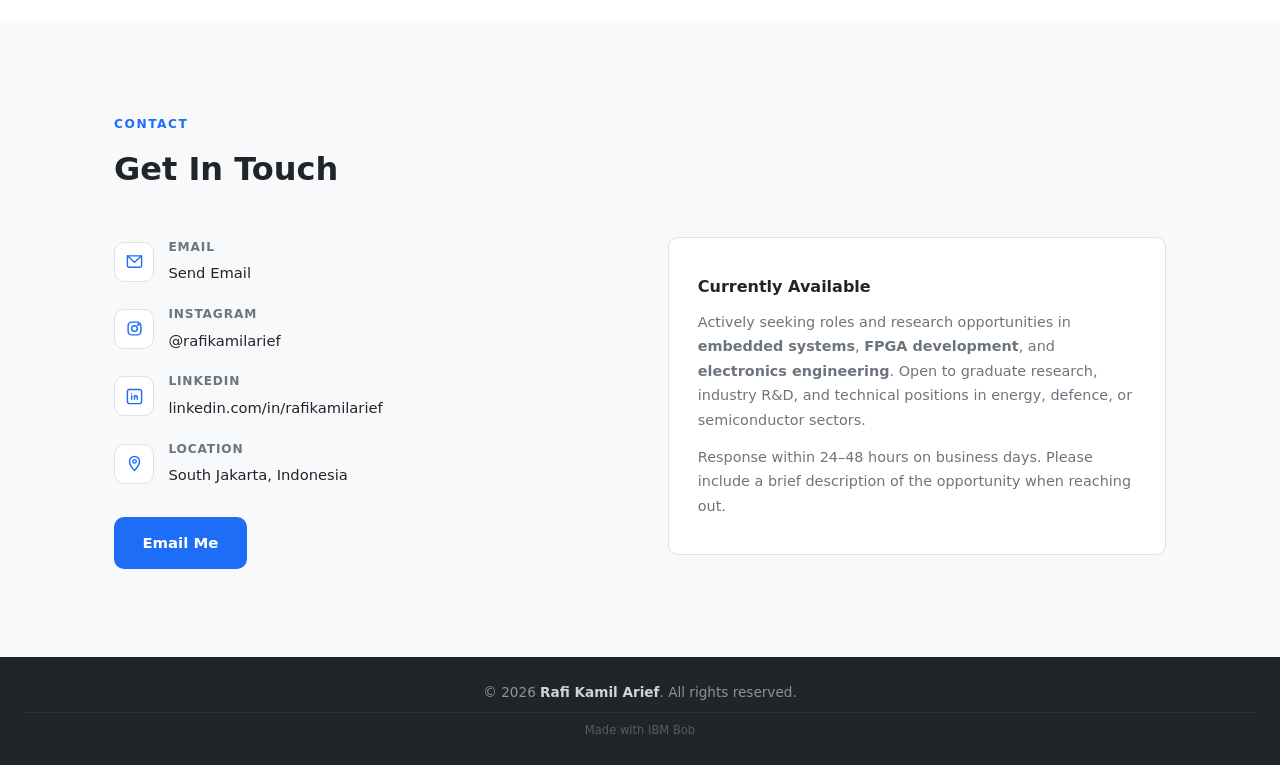
==== commit e7760ceb: "git add index.html .gitignore README.md assets projects style.css script.js git commit -m "Fix portf" ====
--- a/index.html
+++ b/index.html
@@ -4,8 +4,759 @@
   <meta charset="UTF-8" />
   <meta name="viewport" content="width=device-width, initial-scale=1.0" />
   <title>Rafi Kamil Arief — Electrical Engineer</title>
-  <link rel="stylesheet" href="style.css" />
-  <script src="script.js" defer></script>
+  <style>
+/* ── CSS VARIABLES ─────────────────────────────── */
+    :root {
+      --primary-color: #f2faf5;
+      --accent-color:  #1e6df7;
+      --bg-light:      #F8F9FA;
+      --text-dark:     #212529;
+      --white:         #FFFFFF;
+      --text-muted:    #6c757d;
+      --border-color:  #dee2e6;
+      --card-shadow:   0 2px 12px rgba(0,0,0,0.07);
+      --radius:        10px;
+      --transition:    0.3s ease;
+      --max-width:     1100px;
+    }
+
+    /* ── CSS RESET ─────────────────────────────────── */
+    *, *::before, *::after { box-sizing: border-box; margin: 0; padding: 0; }
+
+    html { scroll-behavior: smooth; font-size: 16px; }
+
+    body {
+      font-family: -apple-system, "Segoe UI", system-ui, sans-serif;
+      color: var(--text-dark);
+      background: var(--white);
+      line-height: 1.7;
+    }
+
+    img { display: block; max-width: 100%; }
+    a   { color: inherit; text-decoration: none; }
+    ul  { list-style: none; }
+
+    /* ── UTILITY ───────────────────────────────────── */
+    .container {
+      width: 100%;
+      max-width: var(--max-width);
+      margin: 0 auto;
+      padding: 0 1.5rem;
+    }
+
+    .section-label {
+      display: inline-block;
+      font-size: 0.76rem;
+      font-weight: 700;
+      letter-spacing: 0.13em;
+      text-transform: uppercase;
+      color: var(--accent-color);
+      margin-bottom: 0.5rem;
+    }
+
+    .section-title {
+      font-size: clamp(1.55rem, 3vw, 2rem);
+      font-weight: 700;
+      color: var(--text-dark);
+      margin-bottom: 0.9rem;
+    }
+
+    .section-subtitle {
+      font-size: 0.97rem;
+      color: var(--text-muted);
+      max-width: 580px;
+    }
+
+    section { padding: 88px 0; }
+
+    /* ── BUTTONS ───────────────────────────────────── */
+    .btn {
+      display: inline-block;
+      padding: 0.7rem 1.65rem;
+      border-radius: var(--radius);
+      font-size: 0.93rem;
+      font-weight: 600;
+      cursor: pointer;
+      transition: all var(--transition);
+      border: 2px solid transparent;
+    }
+
+    .btn-primary {
+      background: var(--accent-color);
+      color: var(--white);
+      border-color: var(--accent-color);
+    }
+    .btn-primary:hover {
+      background: #155dcc;
+      border-color: #155dcc;
+      transform: translateY(-2px);
+    }
+
+    .btn-secondary {
+      background: transparent;
+      color: var(--accent-color);
+      border-color: var(--accent-color);
+    }
+    .btn-secondary:hover {
+      background: var(--accent-color);
+      color: var(--white);
+      transform: translateY(-2px);
+    }
+
+    /* ── NAVIGATION ────────────────────────────────── */
+    #nav-toggle { display: none; }
+
+    header {
+      position: sticky;
+      top: 0;
+      z-index: 1000;
+      background: rgba(255,255,255,0.97);
+      border-bottom: 1px solid var(--border-color);
+    }
+
+    nav {
+      display: flex;
+      align-items: center;
+      justify-content: space-between;
+      height: 64px;
+      padding: 0 1.5rem;
+      max-width: var(--max-width);
+      margin: 0 auto;
+      position: relative;
+    }
+
+    .nav-logo {
+      font-size: 1.05rem;
+      font-weight: 700;
+      color: var(--text-dark);
+      flex-shrink: 0;
+    }
+    .nav-logo span { color: var(--accent-color); }
+
+    .nav-links {
+      display: flex;
+      align-items: center;
+      gap: 1.8rem;
+    }
+    .nav-links a {
+      font-size: 0.9rem;
+      font-weight: 500;
+      color: var(--text-muted);
+      transition: color var(--transition);
+    }
+    .nav-links a:hover { color: var(--accent-color); }
+
+    .nav-hamburger {
+      display: none;
+      flex-direction: column;
+      justify-content: center;
+      gap: 5px;
+      width: 32px;
+      height: 32px;
+      cursor: pointer;
+    }
+    .nav-hamburger span {
+      display: block;
+      height: 2px;
+      background: var(--text-dark);
+      border-radius: 2px;
+      transition: all var(--transition);
+    }
+
+    @media (max-width: 768px) {
+      .nav-hamburger { display: flex; }
+      .nav-links {
+        position: absolute;
+        top: 64px; left: 0; right: 0;
+        background: var(--white);
+        border-bottom: 1px solid var(--border-color);
+        flex-direction: column;
+        align-items: flex-start;
+        gap: 0;
+        max-height: 0;
+        overflow: hidden;
+        transition: max-height var(--transition);
+      }
+      .nav-links a {
+        width: 100%;
+        padding: 0.85rem 1.5rem;
+        border-bottom: 1px solid var(--bg-light);
+        font-size: 0.97rem;
+      }
+      #nav-toggle:checked ~ .nav-links    { max-height: 420px; }
+      #nav-toggle:checked ~ .nav-hamburger span:nth-child(1) { transform: translateY(7px) rotate(45deg); }
+      #nav-toggle:checked ~ .nav-hamburger span:nth-child(2) { opacity: 0; }
+      #nav-toggle:checked ~ .nav-hamburger span:nth-child(3) { transform: translateY(-7px) rotate(-45deg); }
+    }
+
+    /* ── HERO ──────────────────────────────────────── */
+    #home {
+      background: var(--primary-color);
+      padding: 96px 0 80px;
+    }
+
+    .hero-inner {
+      display: flex;
+      align-items: center;
+      justify-content: space-between;
+      gap: 3rem;
+    }
+
+    .hero-content { flex: 1 1 0; max-width: 560px; }
+
+    .hero-tag {
+      display: inline-block;
+      background: rgba(30,109,247,0.1);
+      color: var(--accent-color);
+      font-size: 0.76rem;
+      font-weight: 700;
+      letter-spacing: 0.1em;
+      text-transform: uppercase;
+      padding: 0.28rem 0.85rem;
+      border-radius: 20px;
+      margin-bottom: 1.1rem;
+    }
+
+    .hero-name {
+      font-size: clamp(2rem, 5vw, 3rem);
+      font-weight: 800;
+      line-height: 1.13;
+      color: var(--text-dark);
+      margin-bottom: 0.45rem;
+    }
+
+    .hero-role {
+      font-size: clamp(0.95rem, 2vw, 1.1rem);
+      font-weight: 600;
+      color: var(--accent-color);
+      margin-bottom: 1rem;
+    }
+
+    .hero-desc {
+      font-size: 0.97rem;
+      color: var(--text-muted);
+      margin-bottom: 0.9rem;
+      max-width: 480px;
+      line-height: 1.75;
+    }
+
+
+    .hero-cta { display: flex; flex-wrap: wrap; gap: 0.9rem; }
+
+    .hero-image {
+      flex: 0 0 300px;
+      display: flex;
+      align-items: center;
+      justify-content: center;
+    }
+    .hero-image img {
+      width: 280px;
+      height: 280px;
+      border-radius: 50%;
+      border: 4px solid var(--white);
+      box-shadow: 0 4px 24px rgba(30,109,247,0.15);
+      object-fit: cover;
+      object-position: center top;
+    }
+
+    @media (max-width: 768px) {
+      .hero-inner { flex-direction: column-reverse; text-align: center; }
+      .hero-content { max-width: 100%; }
+      .hero-cta { justify-content: center; }
+      .hero-image { flex: none; }
+      .hero-image img { width: 200px; height: 200px; }
+      .hero-desc { margin: 0 auto 0.9rem; }
+    }
+
+    /* ── ABOUT ─────────────────────────────────────── */
+    #about { background: var(--white); }
+
+    .about-text p {
+      color: var(--text-muted);
+      margin-bottom: 0.95rem;
+      font-size: 0.97rem;
+    }
+
+    .about-highlights {
+      display: flex;
+      flex-wrap: wrap;
+      gap: 0.55rem;
+      margin-top: 1.4rem;
+    }
+    .about-highlights span {
+      background: var(--primary-color);
+      color: var(--text-dark);
+      font-size: 0.8rem;
+      font-weight: 600;
+      padding: 0.32rem 0.85rem;
+      border-radius: 20px;
+      border: 1px solid var(--border-color);
+    }
+
+    /* ── EDUCATION ─────────────────────────────────── */
+    #education { background: var(--bg-light); }
+
+    .edu-grid {
+      display: grid;
+      grid-template-columns: repeat(auto-fit, minmax(300px, 1fr));
+      gap: 1.5rem;
+      margin-top: 2.5rem;
+    }
+
+    .edu-card {
+      background: var(--white);
+      border: 1px solid var(--border-color);
+      border-top: 3px solid var(--accent-color);
+      border-radius: var(--radius);
+      padding: 1.6rem;
+      box-shadow: var(--card-shadow);
+      transition: transform var(--transition), box-shadow var(--transition);
+    }
+    .edu-card:hover {
+      transform: translateY(-4px);
+      box-shadow: 0 8px 24px rgba(0,0,0,0.09);
+    }
+
+    .edu-degree {
+      font-size: 1rem;
+      font-weight: 700;
+      color: var(--text-dark);
+      margin-bottom: 0.2rem;
+    }
+    .edu-school {
+      font-size: 0.88rem;
+      font-weight: 600;
+      color: var(--accent-color);
+      margin-bottom: 0.6rem;
+    }
+    .edu-period {
+      display: inline-block;
+      font-size: 0.76rem;
+      font-weight: 600;
+      background: rgba(30,109,247,0.08);
+      color: var(--accent-color);
+      padding: 0.18rem 0.6rem;
+      border-radius: 20px;
+      margin-bottom: 0.9rem;
+    }
+    .edu-details { font-size: 0.88rem; color: var(--text-muted); line-height: 1.65; }
+    .edu-gpa {
+      display: inline-block;
+      margin-top: 0.7rem;
+      background: #f0fdf4;
+      border: 1px solid #bbf7d0;
+      color: #065f46;
+      font-size: 0.82rem;
+      font-weight: 700;
+      padding: 0.22rem 0.7rem;
+      border-radius: 6px;
+    }
+
+    /* ── SKILLS ────────────────────────────────────── */
+    #skills { background: var(--white); }
+
+    .skills-categories {
+      display: grid;
+      grid-template-columns: repeat(auto-fit, minmax(230px, 1fr));
+      gap: 1.8rem;
+      margin-top: 2.5rem;
+    }
+
+    .skill-category {
+      background: var(--bg-light);
+      border: 1px solid var(--border-color);
+      border-radius: var(--radius);
+      padding: 1.5rem;
+    }
+    .skill-category h3 {
+      font-size: 0.82rem;
+      font-weight: 700;
+      text-transform: uppercase;
+      letter-spacing: 0.08em;
+      color: var(--accent-color);
+      margin-bottom: 1rem;
+    }
+    .skill-tags { display: flex; flex-wrap: wrap; gap: 0.45rem; }
+    .skill-tag {
+      background: var(--white);
+      border: 1px solid var(--border-color);
+      border-radius: 6px;
+      padding: 0.35rem 0.7rem;
+      font-size: 0.8rem;
+      font-weight: 500;
+      color: var(--text-dark);
+      transition: all var(--transition);
+      cursor: default;
+    }
+    .skill-tag:hover {
+      background: var(--accent-color);
+      color: var(--white);
+      border-color: var(--accent-color);
+      transform: translateY(-2px);
+    }
+
+    /* ── PORTFOLIO ─────────────────────────────────── */
+    #portfolio { background: var(--bg-light); }
+
+    .portfolio-grid {
+      display: grid;
+      grid-template-columns: repeat(auto-fit, minmax(300px, 1fr));
+      gap: 1.6rem;
+      margin-top: 2.5rem;
+    }
+
+    .portfolio-card {
+      background: var(--white);
+      border: 1px solid var(--border-color);
+      border-radius: var(--radius);
+      padding: 1.8rem;
+      transition: all var(--transition);
+      box-shadow: var(--card-shadow);
+    }
+    .portfolio-card:hover {
+      transform: translateY(-5px);
+      box-shadow: 0 10px 30px rgba(0,0,0,0.1);
+      border-color: var(--accent-color);
+    }
+
+    .pcard-icon {
+      width: 42px; height: 42px;
+      background: rgba(30,109,247,0.08);
+      border-radius: 10px;
+      display: flex;
+      align-items: center;
+      justify-content: center;
+      margin-bottom: 1.1rem;
+    }
+    .pcard-icon svg {
+      width: 20px; height: 20px;
+      stroke: var(--accent-color);
+      fill: none;
+      stroke-width: 2;
+      stroke-linecap: round;
+      stroke-linejoin: round;
+    }
+
+    .portfolio-card h3 {
+      font-size: 1rem;
+      font-weight: 700;
+      color: var(--text-dark);
+      margin-bottom: 0.5rem;
+    }
+    .portfolio-card p {
+      font-size: 0.89rem;
+      color: var(--text-muted);
+      margin-bottom: 1.1rem;
+      line-height: 1.65;
+    }
+    .portfolio-tags { display: flex; flex-wrap: wrap; gap: 0.4rem; }
+    .portfolio-tag {
+      background: var(--primary-color);
+      color: var(--accent-color);
+      font-size: 0.73rem;
+      font-weight: 600;
+      padding: 0.22rem 0.6rem;
+      border-radius: 4px;
+      border: 1px solid rgba(30,109,247,0.15);
+    }
+
+    .project-link {
+      display: inline-flex;
+      align-items: center;
+      gap: 0.4rem;
+      margin-top: 1rem;
+      font-size: 0.85rem;
+      font-weight: 700;
+      color: var(--accent-color);
+      transition: opacity 0.2s ease;
+    }
+    .project-link:hover { opacity: 0.72; }
+
+    /* VR card thumbnail */
+    .vr-thumbnail {
+      width: 100%;
+      height: 160px;
+      border-radius: 8px;
+      overflow: hidden;
+      margin-bottom: 1.1rem;
+      background: #0d1b2e;
+      position: relative;
+    }
+    .vr-thumbnail svg {
+      width: 100%;
+      height: 100%;
+      display: block;
+    }
+    .vr-thumbnail-label {
+      position: absolute;
+      bottom: 10px;
+      left: 12px;
+      background: rgba(0,0,0,0.55);
+      color: #fff;
+      font-size: 0.72rem;
+      font-weight: 600;
+      padding: 0.2rem 0.6rem;
+      border-radius: 4px;
+      letter-spacing: 0.05em;
+    }
+    .vr-open-badge {
+      position: absolute;
+      top: 10px;
+      right: 12px;
+      background: var(--accent-color);
+      color: #fff;
+      font-size: 0.7rem;
+      font-weight: 700;
+      padding: 0.22rem 0.65rem;
+      border-radius: 4px;
+      display: flex;
+      align-items: center;
+      gap: 0.3rem;
+    }
+    .portfolio-card.vr-card { padding: 1.2rem 1.8rem 1.8rem; }
+
+    /* ── EXPERIENCE ────────────────────────────────── */
+    #experience { background: var(--white); }
+
+    .timeline {
+      margin-top: 2.5rem;
+      display: flex;
+      flex-direction: column;
+      gap: 1.3rem;
+    }
+
+    .timeline-card {
+      background: var(--white);
+      border: 1px solid var(--border-color);
+      border-left: 4px solid var(--accent-color);
+      border-radius: var(--radius);
+      padding: 1.5rem 1.8rem;
+      transition: all var(--transition);
+      box-shadow: var(--card-shadow);
+    }
+    .timeline-card:hover {
+      transform: translateY(-3px);
+      box-shadow: 0 6px 20px rgba(0,0,0,0.09);
+    }
+
+    .tl-header {
+      display: flex;
+      align-items: flex-start;
+      justify-content: space-between;
+      flex-wrap: wrap;
+      gap: 0.45rem;
+      margin-bottom: 0.4rem;
+    }
+    .tl-role { font-size: 1rem; font-weight: 700; color: var(--text-dark); }
+    .tl-period {
+      font-size: 0.76rem;
+      font-weight: 600;
+      color: var(--accent-color);
+      background: rgba(30,109,247,0.08);
+      padding: 0.18rem 0.6rem;
+      border-radius: 20px;
+      white-space: nowrap;
+    }
+    .tl-org {
+      font-size: 0.87rem;
+      font-weight: 600;
+      color: var(--accent-color);
+      margin-bottom: 0.5rem;
+    }
+    .tl-desc { font-size: 0.88rem; color: var(--text-muted); line-height: 1.65; }
+
+    .tl-bullets {
+      margin-top: 0.5rem;
+      padding-left: 1.1rem;
+      list-style: disc;
+    }
+    .tl-bullets li {
+      font-size: 0.87rem;
+      color: var(--text-muted);
+      margin-bottom: 0.3rem;
+      line-height: 1.6;
+    }
+
+    /* ── PUBLICATION ───────────────────────────────── */
+    #publication { background: var(--bg-light); }
+
+    .pub-card {
+      background: var(--white);
+      border: 1px solid var(--border-color);
+      border-left: 4px solid #7c5cd8;
+      border-radius: var(--radius);
+      padding: 1.6rem 1.8rem;
+      box-shadow: var(--card-shadow);
+      margin-top: 2rem;
+      transition: all var(--transition);
+    }
+    .pub-card:hover {
+      transform: translateY(-3px);
+      box-shadow: 0 6px 20px rgba(0,0,0,0.09);
+    }
+    .pub-title { font-size: 1rem; font-weight: 700; color: var(--text-dark); margin-bottom: 0.5rem; line-height: 1.5; }
+    .pub-meta  { font-size: 0.87rem; color: var(--text-muted); line-height: 1.65; }
+    .pub-venue {
+      display: inline-block;
+      margin-top: 0.7rem;
+      background: rgba(124,92,216,0.08);
+      color: #7c5cd8;
+      border: 1px solid rgba(124,92,216,0.2);
+      font-size: 0.78rem;
+      font-weight: 600;
+      padding: 0.22rem 0.7rem;
+      border-radius: 6px;
+    }
+
+    /* ── ACHIEVEMENTS & CERTS ──────────────────────── */
+    #achievements { background: var(--white); }
+
+    .ach-grid {
+      display: grid;
+      grid-template-columns: repeat(auto-fit, minmax(280px, 1fr));
+      gap: 1.5rem;
+      margin-top: 2.5rem;
+    }
+
+    .ach-card {
+      background: var(--bg-light);
+      border: 1px solid var(--border-color);
+      border-radius: var(--radius);
+      padding: 1.4rem 1.6rem;
+      display: flex;
+      gap: 1rem;
+      align-items: flex-start;
+      transition: all var(--transition);
+    }
+    .ach-card:hover {
+      transform: translateY(-3px);
+      box-shadow: var(--card-shadow);
+      background: var(--white);
+    }
+    .ach-icon {
+      width: 38px; height: 38px; flex-shrink: 0;
+      background: rgba(30,109,247,0.08);
+      border-radius: 8px;
+      display: flex; align-items: center; justify-content: center;
+    }
+    .ach-icon svg {
+      width: 18px; height: 18px;
+      stroke: var(--accent-color);
+      fill: none;
+      stroke-width: 2;
+      stroke-linecap: round;
+      stroke-linejoin: round;
+    }
+    .ach-body strong {
+      display: block;
+      font-size: 0.9rem;
+      font-weight: 700;
+      color: var(--text-dark);
+      margin-bottom: 0.2rem;
+    }
+    .ach-body span {
+      font-size: 0.82rem;
+      color: var(--text-muted);
+    }
+
+    /* ── CONTACT ───────────────────────────────────── */
+    #contact { background: var(--bg-light); }
+
+    .contact-inner {
+      display: grid;
+      grid-template-columns: 1fr 1fr;
+      gap: 3.5rem;
+      align-items: start;
+      margin-top: 2.5rem;
+    }
+
+    .contact-items { display: flex; flex-direction: column; gap: 1.1rem; }
+
+    .contact-item { display: flex; align-items: center; gap: 0.9rem; }
+
+    .ci-icon {
+      width: 40px; height: 40px;
+      background: var(--white);
+      border: 1px solid var(--border-color);
+      border-radius: 10px;
+      display: flex; align-items: center; justify-content: center;
+      flex-shrink: 0;
+    }
+    .ci-icon svg {
+      width: 17px; height: 17px;
+      stroke: var(--accent-color);
+      fill: none;
+      stroke-width: 2;
+      stroke-linecap: round;
+      stroke-linejoin: round;
+    }
+
+    .ci-text strong {
+      display: block;
+      font-size: 0.76rem;
+      font-weight: 700;
+      color: var(--text-muted);
+      text-transform: uppercase;
+      letter-spacing: 0.07em;
+      margin-bottom: 0.12rem;
+    }
+    .ci-text a, .ci-text span {
+      font-size: 0.92rem;
+      color: var(--text-dark);
+      transition: color var(--transition);
+    }
+    .ci-text a:hover { color: var(--accent-color); }
+
+    .contact-cta { margin-top: 1.8rem; }
+
+    .contact-aside {
+      background: var(--white);
+      border: 1px solid var(--border-color);
+      border-radius: var(--radius);
+      padding: 2.2rem 1.8rem;
+    }
+    .contact-aside h3 {
+      font-size: 1rem; font-weight: 700;
+      margin-bottom: 0.6rem; color: var(--text-dark);
+    }
+    .contact-aside p {
+      font-size: 0.9rem;
+      color: var(--text-muted);
+      line-height: 1.7;
+      margin-bottom: 0.8rem;
+    }
+    .contact-aside p:last-child { margin-bottom: 0; }
+
+    @media (max-width: 768px) {
+      .contact-inner { grid-template-columns: 1fr; gap: 2rem; }
+    }
+
+    /* ── FOOTER ────────────────────────────────────── */
+    footer {
+      background: var(--text-dark);
+      color: rgba(255,255,255,0.5);
+      text-align: center;
+      padding: 1.5rem 1.5rem;
+      font-size: 0.85rem;
+    }
+    footer span { color: rgba(255,255,255,0.8); font-weight: 600; }
+    .made-with {
+      margin-top: 0.5rem;
+      font-size: 0.72rem;
+      color: rgba(255,255,255,0.25);
+      border-top: 1px solid rgba(255,255,255,0.07);
+      padding-top: 0.5rem;
+    }
+
+</style>
+  <script>
+document.querySelectorAll(".nav-links a").forEach((link) => {
+  link.addEventListener("click", () => {
+    const toggle = document.getElementById("nav-toggle");
+    if (toggle) toggle.checked = false;
+  });
+});
+</script>
 </head>
 <body>
 
@@ -51,7 +802,7 @@
         </div>
 
         <div class="hero-image">
-          <img src="assets/images/rafikamilarief-jpg.jpg" alt="Rafi Kamil Arief" />
+          <img src="rafikamilarief-jpg.jpg" alt="Rafi Kamil Arief" />
         </div>
 
       </div>
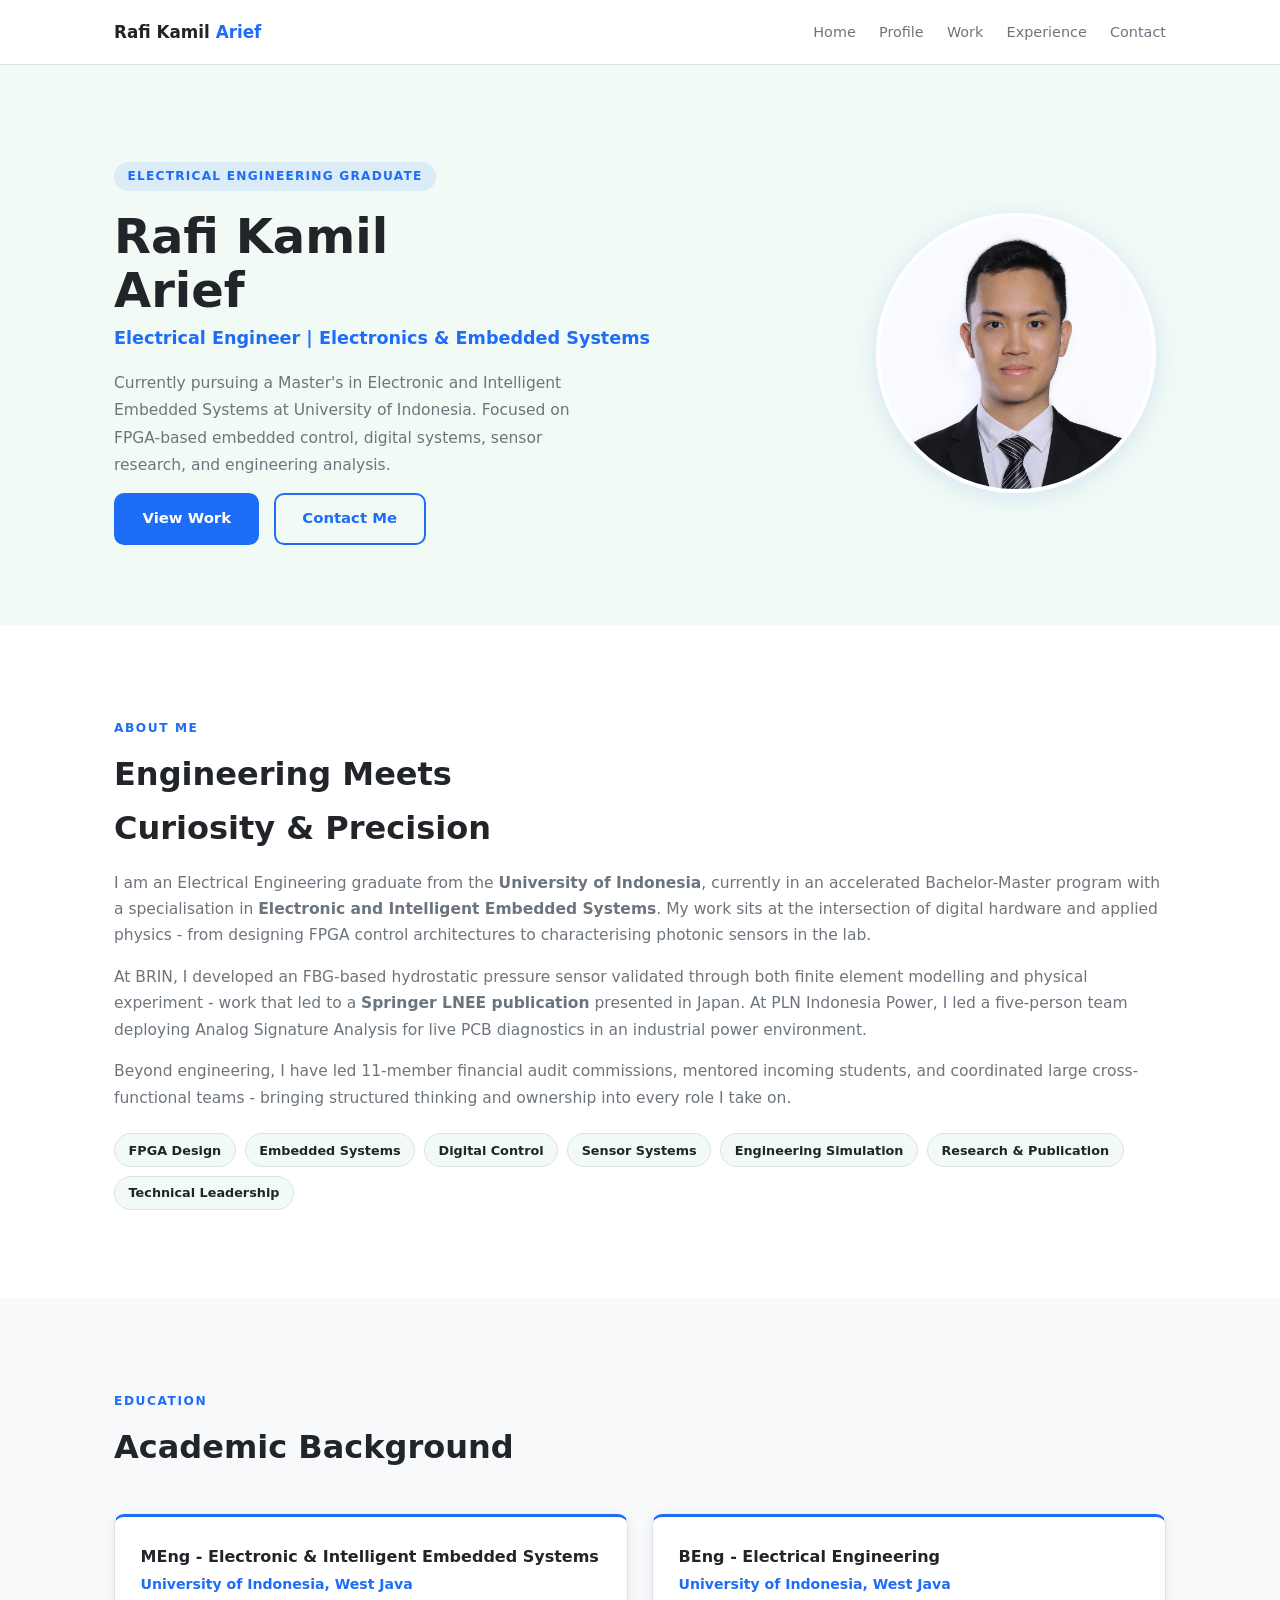
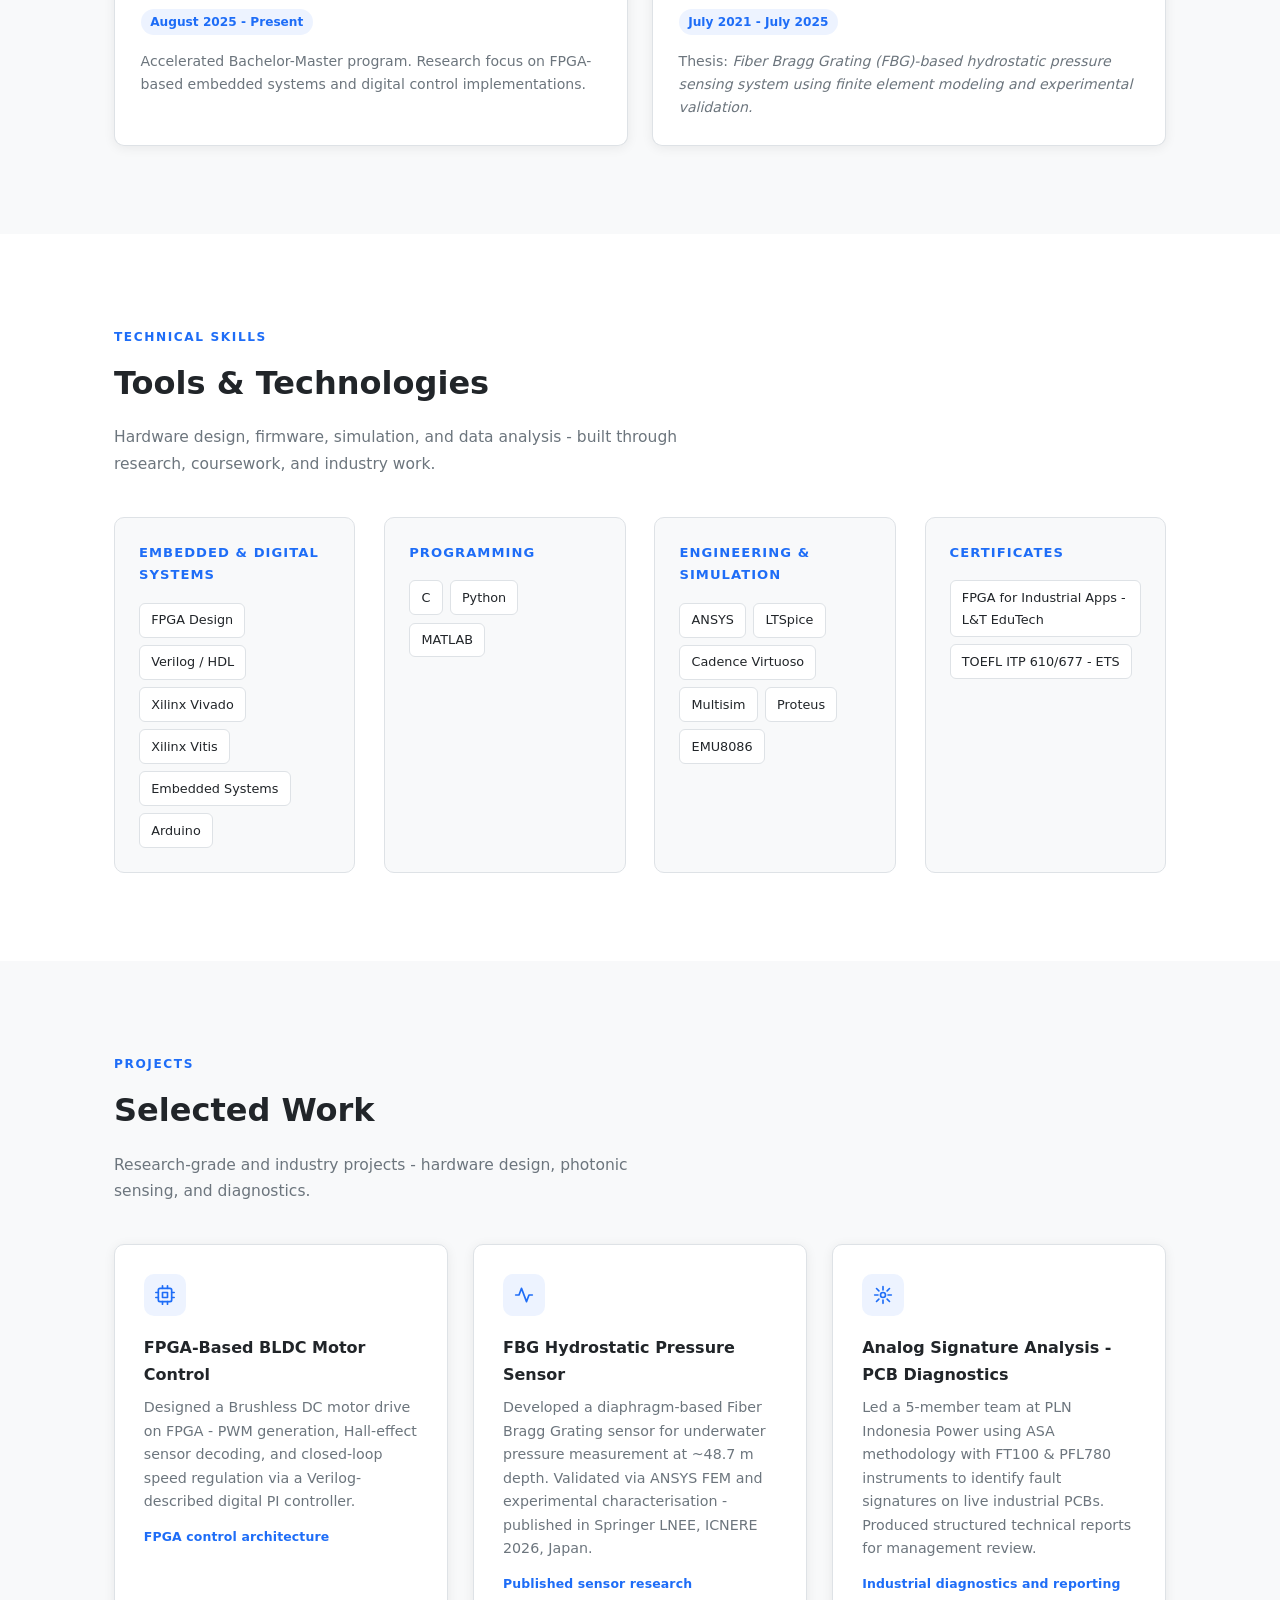
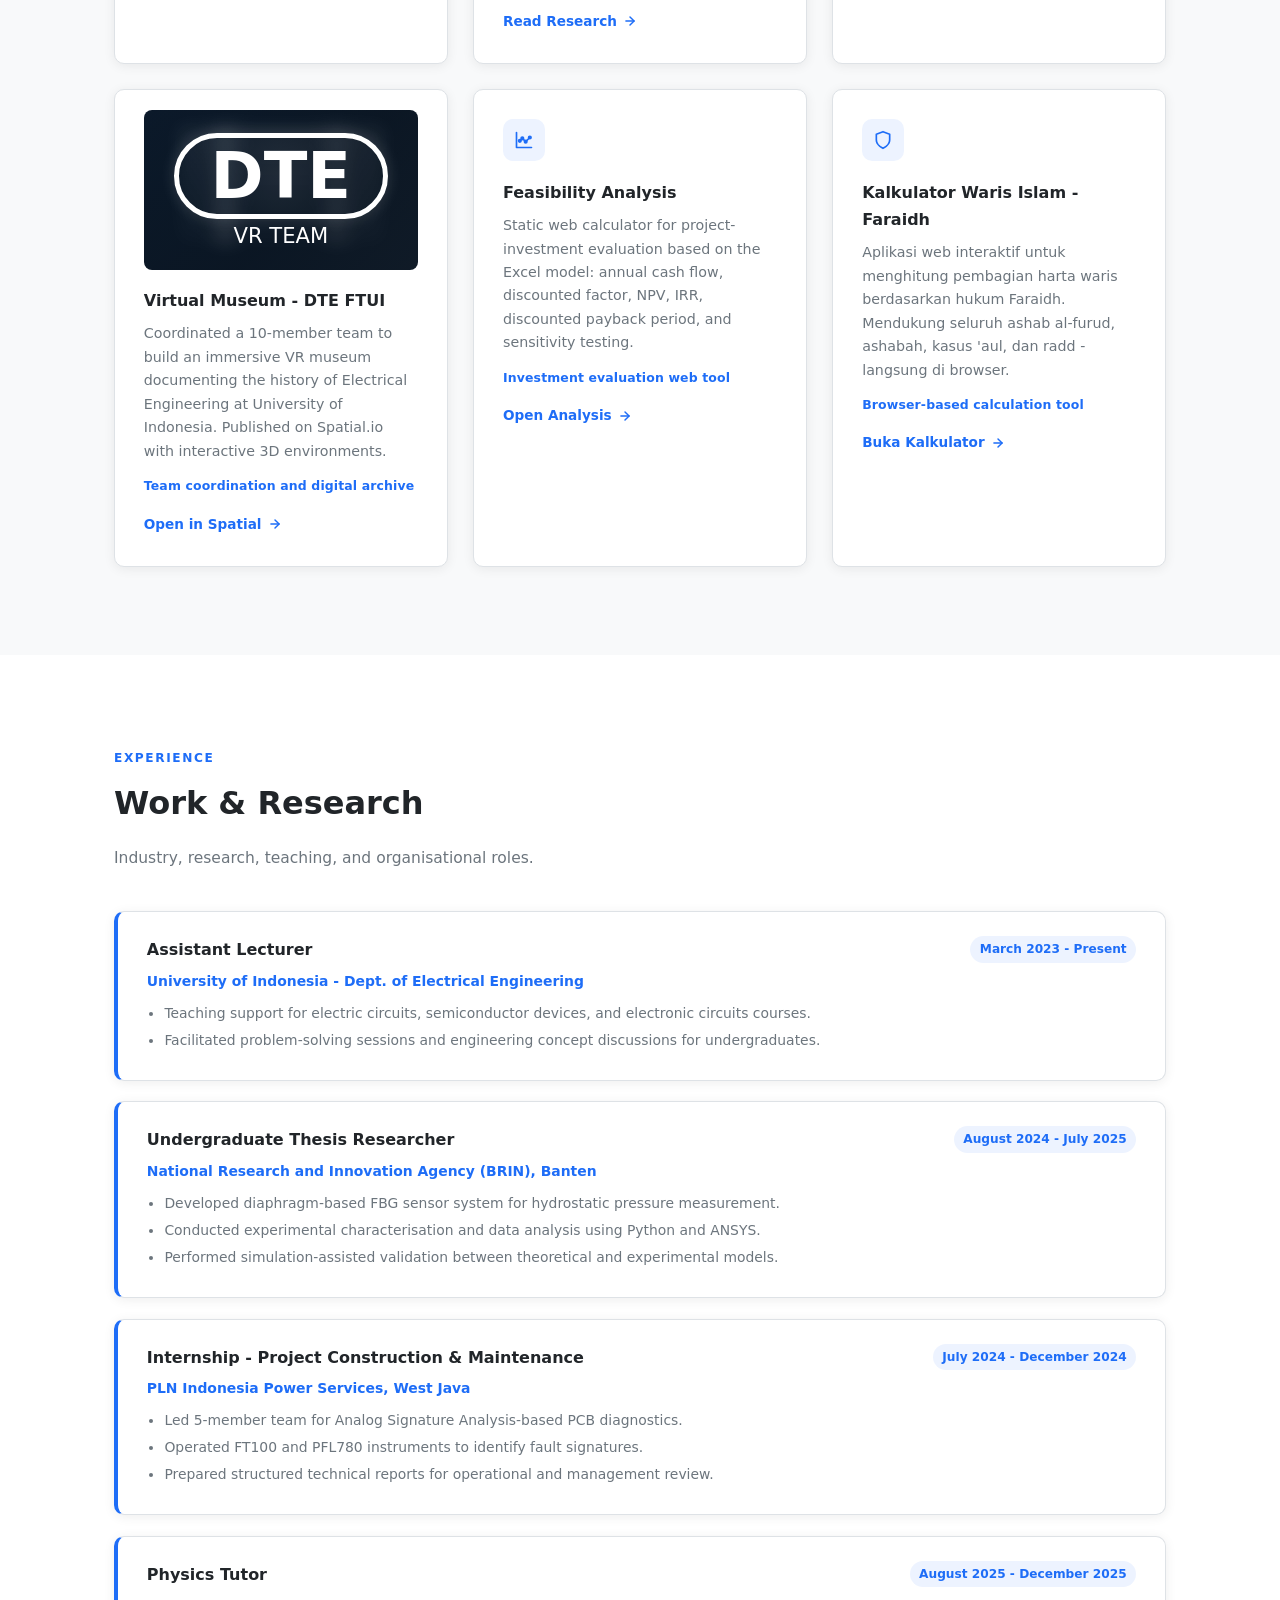
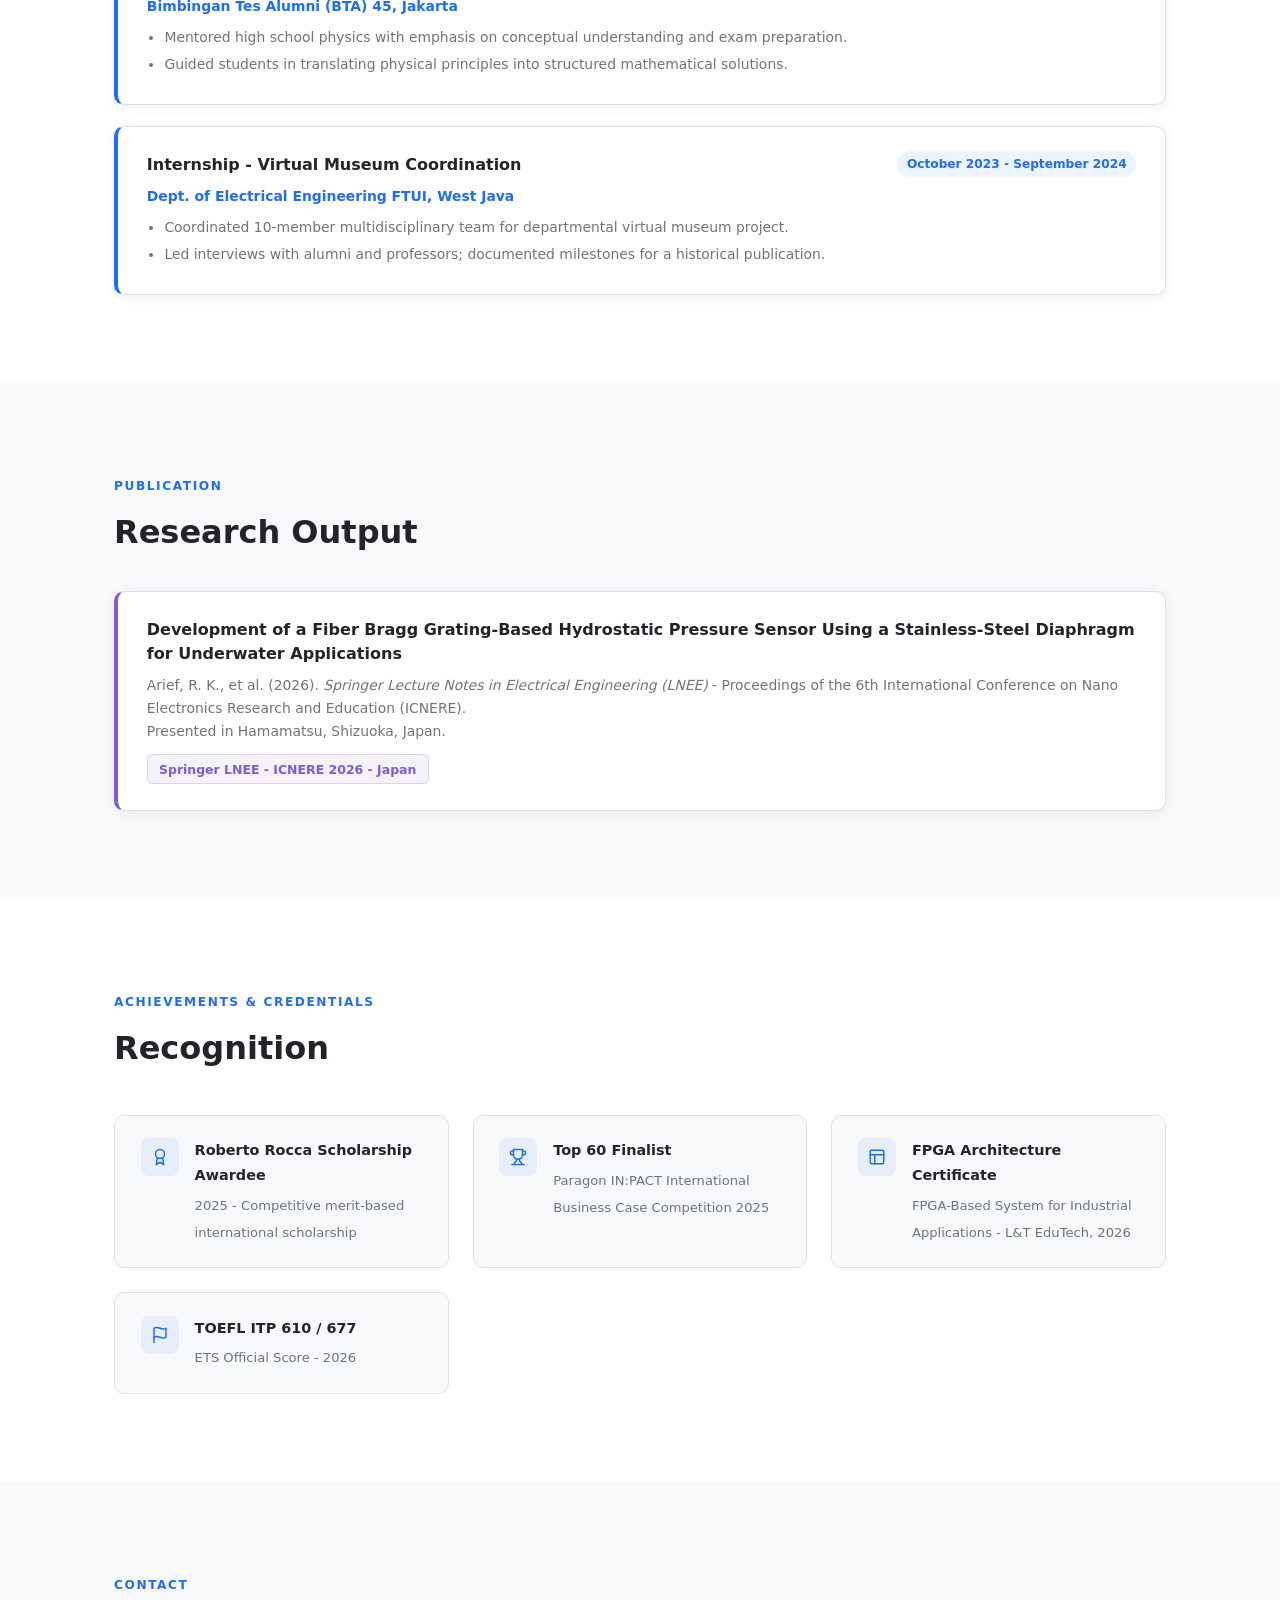
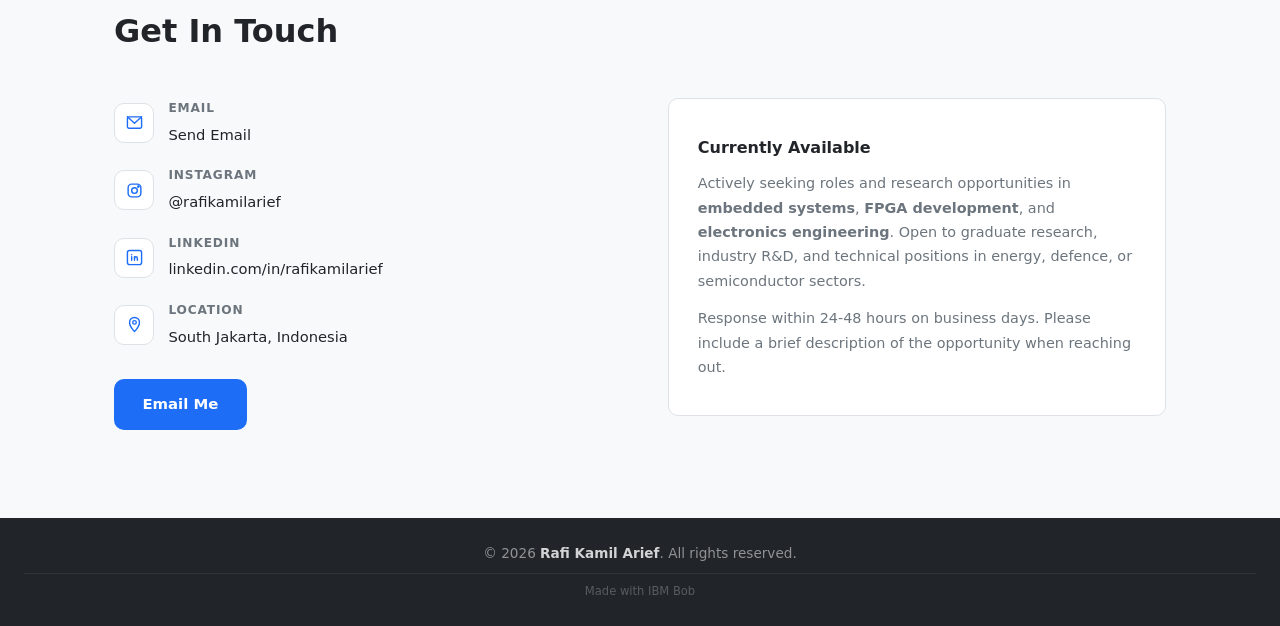
==== commit 158f0cd8: "Add feasibility theory notes" ====
--- a/index.html
+++ b/index.html
@@ -1,11 +1,11 @@
-<!DOCTYPE html>
+﻿<!DOCTYPE html>
 <html lang="en">
 <head>
   <meta charset="UTF-8" />
   <meta name="viewport" content="width=device-width, initial-scale=1.0" />
-  <title>Rafi Kamil Arief — Electrical Engineer</title>
+  <title>Rafi Kamil Arief - Electrical Engineer</title>
   <style>
-/* ── CSS VARIABLES ─────────────────────────────── */
+/* -- CSS VARIABLES ------------------------------- */
     :root {
       --primary-color: #f2faf5;
       --accent-color:  #1e6df7;
@@ -20,7 +20,7 @@
       --max-width:     1100px;
     }
 
-    /* ── CSS RESET ─────────────────────────────────── */
+    /* -- CSS RESET ----------------------------------- */
     *, *::before, *::after { box-sizing: border-box; margin: 0; padding: 0; }
 
     html { scroll-behavior: smooth; font-size: 16px; }
@@ -36,7 +36,7 @@
     a   { color: inherit; text-decoration: none; }
     ul  { list-style: none; }
 
-    /* ── UTILITY ───────────────────────────────────── */
+    /* -- UTILITY ------------------------------------- */
     .container {
       width: 100%;
       max-width: var(--max-width);
@@ -69,7 +69,7 @@
 
     section { padding: 88px 0; }
 
-    /* ── BUTTONS ───────────────────────────────────── */
+    /* -- BUTTONS ------------------------------------- */
     .btn {
       display: inline-block;
       padding: 0.7rem 1.65rem;
@@ -103,7 +103,7 @@
       transform: translateY(-2px);
     }
 
-    /* ── NAVIGATION ────────────────────────────────── */
+    /* -- NAVIGATION ---------------------------------- */
     #nav-toggle { display: none; }
 
     header {
@@ -136,7 +136,7 @@
     .nav-links {
       display: flex;
       align-items: center;
-      gap: 1.8rem;
+      gap: 1.45rem;
     }
     .nav-links a {
       font-size: 0.9rem;
@@ -150,9 +150,13 @@
       display: none;
       flex-direction: column;
       justify-content: center;
-      gap: 5px;
-      width: 32px;
-      height: 32px;
+      gap: 4px;
+      width: 40px;
+      height: 40px;
+      padding: 0 10px;
+      border: 1px solid var(--border-color);
+      border-radius: 8px;
+      background: var(--white);
       cursor: pointer;
     }
     .nav-hamburger span {
@@ -166,10 +170,15 @@
     @media (max-width: 768px) {
       .nav-hamburger { display: flex; }
       .nav-links {
-        position: absolute;
-        top: 64px; left: 0; right: 0;
+        position: fixed;
+        top: 72px;
+        left: 1rem;
+        right: 1rem;
+        z-index: 1001;
         background: var(--white);
-        border-bottom: 1px solid var(--border-color);
+        border: 1px solid var(--border-color);
+        border-radius: 10px;
+        box-shadow: 0 16px 40px rgba(15,23,42,0.12);
         flex-direction: column;
         align-items: flex-start;
         gap: 0;
@@ -179,17 +188,19 @@
       }
       .nav-links a {
         width: 100%;
-        padding: 0.85rem 1.5rem;
+        padding: 0.95rem 1rem;
         border-bottom: 1px solid var(--bg-light);
-        font-size: 0.97rem;
+        font-size: 0.94rem;
       }
-      #nav-toggle:checked ~ .nav-links    { max-height: 420px; }
-      #nav-toggle:checked ~ .nav-hamburger span:nth-child(1) { transform: translateY(7px) rotate(45deg); }
+      .nav-links li { width: 100%; }
+      .nav-links li:last-child a { border-bottom: 0; }
+      #nav-toggle:checked ~ .nav-links    { max-height: calc(100vh - 96px); overflow-y: auto; }
+      #nav-toggle:checked ~ .nav-hamburger span:nth-child(1) { transform: translateY(6px) rotate(45deg); }
       #nav-toggle:checked ~ .nav-hamburger span:nth-child(2) { opacity: 0; }
-      #nav-toggle:checked ~ .nav-hamburger span:nth-child(3) { transform: translateY(-7px) rotate(-45deg); }
-    }
-
-    /* ── HERO ──────────────────────────────────────── */
+      #nav-toggle:checked ~ .nav-hamburger span:nth-child(3) { transform: translateY(-6px) rotate(-45deg); }
+    }
+
+    /* -- HERO ---------------------------------------- */
     #home {
       background: var(--primary-color);
       padding: 96px 0 80px;
@@ -268,7 +279,7 @@
       .hero-desc { margin: 0 auto 0.9rem; }
     }
 
-    /* ── ABOUT ─────────────────────────────────────── */
+    /* -- ABOUT --------------------------------------- */
     #about { background: var(--white); }
 
     .about-text p {
@@ -293,7 +304,7 @@
       border: 1px solid var(--border-color);
     }
 
-    /* ── EDUCATION ─────────────────────────────────── */
+    /* -- EDUCATION ----------------------------------- */
     #education { background: var(--bg-light); }
 
     .edu-grid {
@@ -340,19 +351,8 @@
       margin-bottom: 0.9rem;
     }
     .edu-details { font-size: 0.88rem; color: var(--text-muted); line-height: 1.65; }
-    .edu-gpa {
-      display: inline-block;
-      margin-top: 0.7rem;
-      background: #f0fdf4;
-      border: 1px solid #bbf7d0;
-      color: #065f46;
-      font-size: 0.82rem;
-      font-weight: 700;
-      padding: 0.22rem 0.7rem;
-      border-radius: 6px;
-    }
-
-    /* ── SKILLS ────────────────────────────────────── */
+
+    /* -- SKILLS -------------------------------------- */
     #skills { background: var(--white); }
 
     .skills-categories {
@@ -395,7 +395,7 @@
       transform: translateY(-2px);
     }
 
-    /* ── PORTFOLIO ─────────────────────────────────── */
+    /* -- PORTFOLIO ----------------------------------- */
     #portfolio { background: var(--bg-light); }
 
     .portfolio-grid {
@@ -449,15 +449,13 @@
       margin-bottom: 1.1rem;
       line-height: 1.65;
     }
-    .portfolio-tags { display: flex; flex-wrap: wrap; gap: 0.4rem; }
-    .portfolio-tag {
-      background: var(--primary-color);
+    .project-meta {
+      display: block;
+      margin-top: -0.35rem;
       color: var(--accent-color);
-      font-size: 0.73rem;
-      font-weight: 600;
-      padding: 0.22rem 0.6rem;
-      border-radius: 4px;
-      border: 1px solid rgba(30,109,247,0.15);
+      font-size: 0.78rem;
+      font-weight: 700;
+      letter-spacing: 0.01em;
     }
 
     .project-link {
@@ -479,43 +477,59 @@
       border-radius: 8px;
       overflow: hidden;
       margin-bottom: 1.1rem;
-      background: #0d1b2e;
       position: relative;
-    }
-    .vr-thumbnail svg {
-      width: 100%;
-      height: 100%;
-      display: block;
-    }
-    .vr-thumbnail-label {
-      position: absolute;
-      bottom: 10px;
-      left: 12px;
-      background: rgba(0,0,0,0.55);
-      color: #fff;
-      font-size: 0.72rem;
-      font-weight: 600;
-      padding: 0.2rem 0.6rem;
-      border-radius: 4px;
-      letter-spacing: 0.05em;
-    }
-    .vr-open-badge {
-      position: absolute;
-      top: 10px;
-      right: 12px;
-      background: var(--accent-color);
-      color: #fff;
-      font-size: 0.7rem;
-      font-weight: 700;
-      padding: 0.22rem 0.65rem;
-      border-radius: 4px;
       display: flex;
       align-items: center;
-      gap: 0.3rem;
+      justify-content: center;
+      background:
+        linear-gradient(rgba(9, 21, 35, 0.72), rgba(9, 21, 35, 0.78)),
+        radial-gradient(circle at 50% 42%, rgba(255,255,255,0.18), transparent 28%),
+        linear-gradient(135deg, #10243b 0%, #111b26 58%, #262d34 100%);
+    }
+    .vr-thumbnail::before {
+      content: "";
+      position: absolute;
+      inset: 16px 34px 26px;
+      background:
+        linear-gradient(90deg, transparent 0 18%, rgba(255,255,255,0.18) 18% 28%, transparent 28% 72%, rgba(255,255,255,0.12) 72% 82%, transparent 82%),
+        linear-gradient(rgba(255,255,255,0.12), rgba(255,255,255,0.03));
+      filter: blur(9px);
+      opacity: 0.55;
+    }
+    .dte-logo-mark {
+      position: relative;
+      z-index: 1;
+      width: min(78%, 360px);
+      color: var(--white);
+      text-align: center;
+      text-transform: uppercase;
+    }
+    .dte-logo-oval {
+      height: 86px;
+      border: 5px solid currentColor;
+      border-radius: 999px;
+      display: flex;
+      align-items: center;
+      justify-content: center;
+      box-shadow: 0 0 16px rgba(255,255,255,0.14);
+    }
+    .dte-logo-text {
+      font-size: 4rem;
+      line-height: 1;
+      font-weight: 800;
+      letter-spacing: 0;
+    }
+    .dte-logo-subtitle {
+      display: block;
+      margin-top: 0.35rem;
+      font-size: 1.32rem;
+      line-height: 1;
+      font-weight: 500;
+      letter-spacing: 0;
     }
     .portfolio-card.vr-card { padding: 1.2rem 1.8rem 1.8rem; }
 
-    /* ── EXPERIENCE ────────────────────────────────── */
+    /* -- EXPERIENCE ---------------------------------- */
     #experience { background: var(--white); }
 
     .timeline {
@@ -577,7 +591,7 @@
       line-height: 1.6;
     }
 
-    /* ── PUBLICATION ───────────────────────────────── */
+    /* -- PUBLICATION --------------------------------- */
     #publication { background: var(--bg-light); }
 
     .pub-card {
@@ -608,7 +622,7 @@
       border-radius: 6px;
     }
 
-    /* ── ACHIEVEMENTS & CERTS ──────────────────────── */
+    /* -- ACHIEVEMENTS & CERTS ------------------------ */
     #achievements { background: var(--white); }
 
     .ach-grid {
@@ -659,7 +673,7 @@
       color: var(--text-muted);
     }
 
-    /* ── CONTACT ───────────────────────────────────── */
+    /* -- CONTACT ------------------------------------- */
     #contact { background: var(--bg-light); }
 
     .contact-inner {
@@ -731,7 +745,7 @@
       .contact-inner { grid-template-columns: 1fr; gap: 2rem; }
     }
 
-    /* ── FOOTER ────────────────────────────────────── */
+    /* -- FOOTER -------------------------------------- */
     footer {
       background: var(--text-dark);
       color: rgba(255,255,255,0.5);
@@ -760,7 +774,7 @@
 </head>
 <body>
 
-  <!-- ── NAVIGATION ───────────────────────────────── -->
+  <!-- -- NAVIGATION --------------------------------- -->
   <header>
     <nav>
       <a class="nav-logo" href="#home">Rafi Kamil <span>Arief</span></a>
@@ -770,10 +784,8 @@
       </label>
       <ul class="nav-links" role="list">
         <li><a href="#home">Home</a></li>
-        <li><a href="#about">About</a></li>
-        <li><a href="#education">Education</a></li>
-        <li><a href="#skills">Skills</a></li>
-        <li><a href="#portfolio">Portfolio</a></li>
+        <li><a href="#about">Profile</a></li>
+        <li><a href="#portfolio">Work</a></li>
         <li><a href="#experience">Experience</a></li>
         <li><a href="#contact">Contact</a></li>
       </ul>
@@ -781,7 +793,7 @@
   </header>
 
 
-  <!-- ── HERO ─────────────────────────────────────── -->
+  <!-- -- HERO --------------------------------------- -->
   <section id="home">
     <div class="container">
       <div class="hero-inner">
@@ -796,7 +808,7 @@
             digital systems, sensor research, and engineering analysis.
           </p>
           <div class="hero-cta">
-            <a href="#portfolio" class="btn btn-primary">View Portfolio</a>
+            <a href="#portfolio" class="btn btn-primary">View Work</a>
             <a href="#contact"   class="btn btn-secondary">Contact Me</a>
           </div>
         </div>
@@ -810,7 +822,7 @@
   </section>
 
 
-  <!-- ── ABOUT ─────────────────────────────────────── -->
+  <!-- -- ABOUT --------------------------------------- -->
   <section id="about">
     <div class="container">
       <span class="section-label">About Me</span>
@@ -818,21 +830,21 @@
       <div class="about-text">
         <p>
           I am an Electrical Engineering graduate from the <strong>University of Indonesia</strong>,
-          currently in an accelerated Bachelor–Master program with a specialisation in
+          currently in an accelerated Bachelor-Master program with a specialisation in
           <strong>Electronic and Intelligent Embedded Systems</strong>.
-          My work sits at the intersection of digital hardware and applied physics —
+          My work sits at the intersection of digital hardware and applied physics -
           from designing FPGA control architectures to characterising photonic sensors in the lab.
         </p>
         <p>
           At BRIN, I developed an FBG-based hydrostatic pressure sensor validated
-          through both finite element modelling and physical experiment — work that led
+          through both finite element modelling and physical experiment - work that led
           to a <strong>Springer LNEE publication</strong> presented in Japan.
           At PLN Indonesia Power, I led a five-person team deploying Analog Signature
           Analysis for live PCB diagnostics in an industrial power environment.
         </p>
         <p>
           Beyond engineering, I have led 11-member financial audit commissions,
-          mentored incoming students, and coordinated large cross-functional teams —
+          mentored incoming students, and coordinated large cross-functional teams -
           bringing structured thinking and ownership into every role I take on.
         </p>
         <div class="about-highlights">
@@ -849,7 +861,7 @@
   </section>
 
 
-  <!-- ── EDUCATION ─────────────────────────────────── -->
+  <!-- -- EDUCATION ----------------------------------- -->
   <section id="education">
     <div class="container">
       <span class="section-label">Education</span>
@@ -857,25 +869,23 @@
       <div class="edu-grid">
 
         <div class="edu-card">
-          <p class="edu-degree">MEng — Electronic &amp; Intelligent Embedded Systems</p>
+          <p class="edu-degree">MEng - Electronic &amp; Intelligent Embedded Systems</p>
           <p class="edu-school">University of Indonesia, West Java</p>
-          <span class="edu-period">August 2025 – Present</span>
+          <span class="edu-period">August 2025 - Present</span>
           <p class="edu-details">
-            Accelerated Bachelor–Master program. Research focus on FPGA-based
+            Accelerated Bachelor-Master program. Research focus on FPGA-based
             embedded systems and digital control implementations.
           </p>
-          <span class="edu-gpa">GPA 3.95 / 4.00</span>
         </div>
 
         <div class="edu-card">
-          <p class="edu-degree">BEng — Electrical Engineering</p>
+          <p class="edu-degree">BEng - Electrical Engineering</p>
           <p class="edu-school">University of Indonesia, West Java</p>
-          <span class="edu-period">July 2021 – July 2025</span>
+          <span class="edu-period">July 2021 - July 2025</span>
           <p class="edu-details">
             Thesis: <em>Fiber Bragg Grating (FBG)-based hydrostatic pressure sensing
             system using finite element modeling and experimental validation.</em>
           </p>
-          <span class="edu-gpa">GPA 3.76 / 4.00</span>
         </div>
 
       </div>
@@ -883,13 +893,13 @@
   </section>
 
 
-  <!-- ── SKILLS ────────────────────────────────────── -->
+  <!-- -- SKILLS -------------------------------------- -->
   <section id="skills">
     <div class="container">
       <span class="section-label">Technical Skills</span>
       <h2 class="section-title">Tools &amp; Technologies</h2>
       <p class="section-subtitle">
-        Hardware design, firmware, simulation, and data analysis —
+        Hardware design, firmware, simulation, and data analysis -
         built through research, coursework, and industry work.
       </p>
 
@@ -931,8 +941,8 @@
         <div class="skill-category">
           <h3>Certificates</h3>
           <div class="skill-tags">
-            <span class="skill-tag">FPGA for Industrial Apps — L&amp;T EduTech</span>
-            <span class="skill-tag">TOEFL ITP 610/677 — ETS</span>
+            <span class="skill-tag">FPGA for Industrial Apps - L&amp;T EduTech</span>
+            <span class="skill-tag">TOEFL ITP 610/677 - ETS</span>
           </div>
         </div>
 
@@ -941,13 +951,13 @@
   </section>
 
 
-  <!-- ── PORTFOLIO ─────────────────────────────────── -->
+  <!-- -- PORTFOLIO ----------------------------------- -->
   <section id="portfolio">
     <div class="container">
       <span class="section-label">Projects</span>
       <h2 class="section-title">Selected Work</h2>
       <p class="section-subtitle">
-        Research-grade and industry projects — hardware design, photonic sensing, and diagnostics.
+        Research-grade and industry projects - hardware design, photonic sensing, and diagnostics.
       </p>
 
       <div class="portfolio-grid">
@@ -958,17 +968,11 @@
           </div>
           <h3>FPGA-Based BLDC Motor Control</h3>
           <p>
-            Designed a Brushless DC motor drive on FPGA — PWM generation,
+            Designed a Brushless DC motor drive on FPGA - PWM generation,
             Hall-effect sensor decoding, and closed-loop speed regulation
             via a Verilog-described digital PI controller.
           </p>
-          <div class="portfolio-tags">
-            <span class="portfolio-tag">Verilog / HDL</span>
-            <span class="portfolio-tag">Xilinx Vivado</span>
-            <span class="portfolio-tag">FPGA</span>
-            <span class="portfolio-tag">Digital Control</span>
-            <span class="portfolio-tag">PWM</span>
-          </div>
+          <span class="project-meta">FPGA control architecture</span>
         </article>
 
         <article class="portfolio-card">
@@ -979,16 +983,9 @@
           <p>
             Developed a diaphragm-based Fiber Bragg Grating sensor for underwater
             pressure measurement at ~48.7 m depth. Validated via ANSYS FEM and
-            experimental characterisation — published in Springer LNEE, ICNERE 2026, Japan.
+            experimental characterisation - published in Springer LNEE, ICNERE 2026, Japan.
           </p>
-          <div class="portfolio-tags">
-            <span class="portfolio-tag">FBG Sensing</span>
-            <span class="portfolio-tag">ANSYS FEM</span>
-            <span class="portfolio-tag">Python</span>
-            <span class="portfolio-tag">MATLAB</span>
-            <span class="portfolio-tag">Photonics</span>
-            <span class="portfolio-tag">Springer LNEE</span>
-          </div>
+          <span class="project-meta">Published sensor research</span>
           <a href="projects/fbg-research/index.html" class="project-link">
             Read Research
             <svg width="14" height="14" viewBox="0 0 24 24" fill="none" stroke="currentColor" stroke-width="2.5" stroke-linecap="round" stroke-linejoin="round"><line x1="5" y1="12" x2="19" y2="12"/><polyline points="12 5 19 12 12 19"/></svg>
@@ -999,116 +996,43 @@
           <div class="pcard-icon">
             <svg viewBox="0 0 24 24"><circle cx="12" cy="12" r="3"/><path d="M12 2v4M12 18v4M4.22 4.22l2.83 2.83M16.95 16.95l2.83 2.83M2 12h4M18 12h4M4.22 19.78l2.83-2.83M16.95 7.05l2.83-2.83"/></svg>
           </div>
-          <h3>Analog Signature Analysis — PCB Diagnostics</h3>
+          <h3>Analog Signature Analysis - PCB Diagnostics</h3>
           <p>
             Led a 5-member team at PLN Indonesia Power using ASA methodology
             with FT100 &amp; PFL780 instruments to identify fault signatures
             on live industrial PCBs. Produced structured technical reports
             for management review.
           </p>
-          <div class="portfolio-tags">
-            <span class="portfolio-tag">Analog Electronics</span>
-            <span class="portfolio-tag">LTSpice</span>
-            <span class="portfolio-tag">PCB Diagnostics</span>
-            <span class="portfolio-tag">I–V Analysis</span>
-            <span class="portfolio-tag">Team Lead</span>
-          </div>
+          <span class="project-meta">Industrial diagnostics and reporting</span>
         </article>
 
         <!-- Project 4: VR Museum -->
         <article class="portfolio-card vr-card">
           <a href="https://www.spatial.io/s/Museum-VR-Sejarah-DTE-FTUI-66c4453c0300d9b2b814d2d7?share=8188769410225588882"
-             target="_blank" rel="noopener" style="display:block; color:inherit; text-decoration:none;">
-            <!-- VR Thumbnail — pure SVG scene -->
+             target="_blank" rel="noopener" aria-label="Open Virtual Museum DTE FTUI in Spatial"
+             style="display:block; color:inherit; text-decoration:none;">
+            <!-- VR thumbnail logo -->
             <div class="vr-thumbnail">
-              <svg viewBox="0 0 400 160" xmlns="http://www.w3.org/2000/svg" preserveAspectRatio="xMidYMid slice">
-                <!-- sky gradient bg -->
-                <defs>
-                  <linearGradient id="sky" x1="0" y1="0" x2="0" y2="1">
-                    <stop offset="0%" stop-color="#0a1628"/>
-                    <stop offset="100%" stop-color="#102a55"/>
-                  </linearGradient>
-                  <linearGradient id="floor" x1="0" y1="0" x2="0" y2="1">
-                    <stop offset="0%" stop-color="#0d2240"/>
-                    <stop offset="100%" stop-color="#071529"/>
-                  </linearGradient>
-                  <linearGradient id="glow" x1="0" y1="0" x2="0" y2="1">
-                    <stop offset="0%" stop-color="#1e6df7" stop-opacity="0.7"/>
-                    <stop offset="100%" stop-color="#1e6df7" stop-opacity="0"/>
-                  </linearGradient>
-                </defs>
-                <!-- background -->
-                <rect width="400" height="160" fill="url(#sky)"/>
-                <!-- floor -->
-                <rect y="110" width="400" height="50" fill="url(#floor)"/>
-                <!-- floor grid lines perspective -->
-                <line x1="200" y1="110" x2="0"   y2="160" stroke="#1e6df7" stroke-width="0.4" stroke-opacity="0.3"/>
-                <line x1="200" y1="110" x2="80"  y2="160" stroke="#1e6df7" stroke-width="0.4" stroke-opacity="0.3"/>
-                <line x1="200" y1="110" x2="160" y2="160" stroke="#1e6df7" stroke-width="0.4" stroke-opacity="0.3"/>
-                <line x1="200" y1="110" x2="240" y2="160" stroke="#1e6df7" stroke-width="0.4" stroke-opacity="0.3"/>
-                <line x1="200" y1="110" x2="320" y2="160" stroke="#1e6df7" stroke-width="0.4" stroke-opacity="0.3"/>
-                <line x1="200" y1="110" x2="400" y2="160" stroke="#1e6df7" stroke-width="0.4" stroke-opacity="0.3"/>
-                <!-- horizontal floor lines -->
-                <line x1="0" y1="125" x2="400" y2="125" stroke="#1e6df7" stroke-width="0.3" stroke-opacity="0.2"/>
-                <line x1="0" y1="140" x2="400" y2="140" stroke="#1e6df7" stroke-width="0.3" stroke-opacity="0.2"/>
-                <line x1="0" y1="155" x2="400" y2="155" stroke="#1e6df7" stroke-width="0.3" stroke-opacity="0.2"/>
-                <!-- building left -->
-                <rect x="30" y="50" width="70" height="60" fill="#0e2347" stroke="#1e6df7" stroke-width="0.8" stroke-opacity="0.6"/>
-                <rect x="40" y="58" width="14" height="18" fill="#1e6df7" fill-opacity="0.25" stroke="#1e6df7" stroke-width="0.5"/>
-                <rect x="60" y="58" width="14" height="18" fill="#1e6df7" fill-opacity="0.15" stroke="#1e6df7" stroke-width="0.5"/>
-                <rect x="80" y="58" width="14" height="18" fill="#1e6df7" fill-opacity="0.25" stroke="#1e6df7" stroke-width="0.5"/>
-                <rect x="40" y="82" width="14" height="18" fill="#1e6df7" fill-opacity="0.1"  stroke="#1e6df7" stroke-width="0.5"/>
-                <rect x="60" y="82" width="14" height="18" fill="#1e6df7" fill-opacity="0.25" stroke="#1e6df7" stroke-width="0.5"/>
-                <rect x="80" y="82" width="14" height="18" fill="#1e6df7" fill-opacity="0.1"  stroke="#1e6df7" stroke-width="0.5"/>
-                <!-- building right -->
-                <rect x="300" y="45" width="75" height="65" fill="#0e2347" stroke="#1e6df7" stroke-width="0.8" stroke-opacity="0.6"/>
-                <rect x="310" y="55" width="14" height="18" fill="#1e6df7" fill-opacity="0.2"  stroke="#1e6df7" stroke-width="0.5"/>
-                <rect x="330" y="55" width="14" height="18" fill="#1e6df7" fill-opacity="0.35" stroke="#1e6df7" stroke-width="0.5"/>
-                <rect x="350" y="55" width="14" height="18" fill="#1e6df7" fill-opacity="0.15" stroke="#1e6df7" stroke-width="0.5"/>
-                <rect x="310" y="80" width="14" height="18" fill="#1e6df7" fill-opacity="0.3"  stroke="#1e6df7" stroke-width="0.5"/>
-                <rect x="330" y="80" width="14" height="18" fill="#1e6df7" fill-opacity="0.1"  stroke="#1e6df7" stroke-width="0.5"/>
-                <rect x="350" y="80" width="14" height="18" fill="#1e6df7" fill-opacity="0.3"  stroke="#1e6df7" stroke-width="0.5"/>
-                <!-- main hall center -->
-                <rect x="130" y="30" width="140" height="80" fill="#0c1e3a" stroke="#1e6df7" stroke-width="1" stroke-opacity="0.8"/>
-                <!-- roof arch -->
-                <path d="M130,30 Q200,0 270,30" fill="none" stroke="#1e6df7" stroke-width="1" stroke-opacity="0.7"/>
-                <!-- center door -->
-                <rect x="185" y="78" width="30" height="32" rx="2" fill="#1e6df7" fill-opacity="0.12" stroke="#1e6df7" stroke-width="0.8"/>
-                <!-- center windows -->
-                <rect x="140" y="42" width="22" height="18" rx="1" fill="#1e6df7" fill-opacity="0.2" stroke="#1e6df7" stroke-width="0.6"/>
-                <rect x="170" y="42" width="22" height="18" rx="1" fill="#1e6df7" fill-opacity="0.35" stroke="#1e6df7" stroke-width="0.6"/>
-                <rect x="208" y="42" width="22" height="18" rx="1" fill="#1e6df7" fill-opacity="0.2" stroke="#1e6df7" stroke-width="0.6"/>
-                <rect x="238" y="42" width="22" height="18" rx="1" fill="#1e6df7" fill-opacity="0.35" stroke="#1e6df7" stroke-width="0.6"/>
-                <!-- glow below building -->
-                <ellipse cx="200" cy="112" rx="80" ry="8" fill="#1e6df7" fill-opacity="0.12"/>
-                <!-- ambient star dots -->
-                <circle cx="20"  cy="12" r="0.8" fill="white" fill-opacity="0.6"/>
-                <circle cx="55"  cy="6"  r="0.6" fill="white" fill-opacity="0.5"/>
-                <circle cx="100" cy="15" r="0.7" fill="white" fill-opacity="0.4"/>
-                <circle cx="150" cy="8"  r="0.5" fill="white" fill-opacity="0.5"/>
-                <circle cx="260" cy="10" r="0.8" fill="white" fill-opacity="0.6"/>
-                <circle cx="340" cy="5"  r="0.6" fill="white" fill-opacity="0.4"/>
-                <circle cx="380" cy="18" r="0.7" fill="white" fill-opacity="0.5"/>
-              </svg>
-              <span class="vr-open-badge">
-                <svg width="10" height="10" viewBox="0 0 24 24" fill="none" stroke="currentColor" stroke-width="2.5" stroke-linecap="round" stroke-linejoin="round"><path d="M18 13v6a2 2 0 0 1-2 2H5a2 2 0 0 1-2-2V8a2 2 0 0 1 2-2h6"/><polyline points="15 3 21 3 21 9"/><line x1="10" y1="14" x2="21" y2="3"/></svg>
-                Open in Spatial
-              </span>
-              <span class="vr-thumbnail-label">Virtual Museum · DTE FTUI</span>
+              <div class="dte-logo-mark" aria-hidden="true">
+                <div class="dte-logo-oval">
+                  <span class="dte-logo-text">DTE</span>
+                </div>
+                <span class="dte-logo-subtitle">VR TEAM</span>
+              </div>
             </div>
           </a>
-          <h3>Virtual Museum — DTE FTUI</h3>
+          <h3>Virtual Museum - DTE FTUI</h3>
           <p>
             Coordinated a 10-member team to build an immersive VR museum documenting
             the history of Electrical Engineering at University of Indonesia.
             Published on Spatial.io with interactive 3D environments.
           </p>
-          <div class="portfolio-tags">
-            <span class="portfolio-tag">VR / Spatial.io</span>
-            <span class="portfolio-tag">Team Coordination</span>
-            <span class="portfolio-tag">Content Development</span>
-            <span class="portfolio-tag">UI/UX</span>
-          </div>
+          <span class="project-meta">Team coordination and digital archive</span>
+          <a href="https://www.spatial.io/s/Museum-VR-Sejarah-DTE-FTUI-66c4453c0300d9b2b814d2d7?share=8188769410225588882"
+             target="_blank" rel="noopener" class="project-link">
+            Open in Spatial
+            <svg width="14" height="14" viewBox="0 0 24 24" fill="none" stroke="currentColor" stroke-width="2.5" stroke-linecap="round" stroke-linejoin="round"><line x1="5" y1="12" x2="19" y2="12"/><polyline points="12 5 19 12 12 19"/></svg>
+          </a>
         </article>
 
         <article class="portfolio-card">
@@ -1121,12 +1045,7 @@
             the Excel model: annual cash flow, discounted factor, NPV, IRR,
             discounted payback period, and sensitivity testing.
           </p>
-          <div class="portfolio-tags">
-            <span class="portfolio-tag">NPV / IRR</span>
-            <span class="portfolio-tag">Cashflow Model</span>
-            <span class="portfolio-tag">Vanilla JS</span>
-            <span class="portfolio-tag">GitHub Pages</span>
-          </div>
+          <span class="project-meta">Investment evaluation web tool</span>
           <a href="projects/feasibility-analysis/index.html" class="project-link">
             Open Analysis
             <svg width="14" height="14" viewBox="0 0 24 24" fill="none" stroke="currentColor" stroke-width="2.5" stroke-linecap="round" stroke-linejoin="round"><line x1="5" y1="12" x2="19" y2="12"/><polyline points="12 5 19 12 12 19"/></svg>
@@ -1138,18 +1057,13 @@
           <div class="pcard-icon">
             <svg viewBox="0 0 24 24"><path d="M12 22s8-4 8-10V5l-8-3-8 3v7c0 6 8 10 8 10z"/></svg>
           </div>
-          <h3>Kalkulator Waris Islam — Faraidh</h3>
+          <h3>Kalkulator Waris Islam - Faraidh</h3>
           <p>
             Aplikasi web interaktif untuk menghitung pembagian harta waris
             berdasarkan hukum Faraidh. Mendukung seluruh ashab al-furud,
-            ashabah, kasus 'aul, dan radd — langsung di browser.
+            ashabah, kasus 'aul, dan radd - langsung di browser.
           </p>
-          <div class="portfolio-tags">
-            <span class="portfolio-tag">HTML5 / CSS3</span>
-            <span class="portfolio-tag">Vanilla JS</span>
-            <span class="portfolio-tag">Faraidh</span>
-            <span class="portfolio-tag">Web App</span>
-          </div>
+          <span class="project-meta">Browser-based calculation tool</span>
           <a href="projects/waris/index.html" class="project-link">
             Buka Kalkulator
             <svg width="14" height="14" viewBox="0 0 24 24" fill="none" stroke="currentColor" stroke-width="2.5" stroke-linecap="round" stroke-linejoin="round"><line x1="5" y1="12" x2="19" y2="12"/><polyline points="12 5 19 12 12 19"/></svg>
@@ -1161,7 +1075,7 @@
   </section>
 
 
-  <!-- ── EXPERIENCE ────────────────────────────────── -->
+  <!-- -- EXPERIENCE ---------------------------------- -->
   <section id="experience">
     <div class="container">
       <span class="section-label">Experience</span>
@@ -1173,9 +1087,9 @@
         <div class="timeline-card">
           <div class="tl-header">
             <h3 class="tl-role">Assistant Lecturer</h3>
-            <span class="tl-period">March 2023 – Present</span>
-          </div>
-          <p class="tl-org">University of Indonesia — Dept. of Electrical Engineering</p>
+            <span class="tl-period">March 2023 - Present</span>
+          </div>
+          <p class="tl-org">University of Indonesia - Dept. of Electrical Engineering</p>
           <ul class="tl-bullets">
             <li>Teaching support for electric circuits, semiconductor devices, and electronic circuits courses.</li>
             <li>Facilitated problem-solving sessions and engineering concept discussions for undergraduates.</li>
@@ -1185,7 +1099,7 @@
         <div class="timeline-card">
           <div class="tl-header">
             <h3 class="tl-role">Undergraduate Thesis Researcher</h3>
-            <span class="tl-period">August 2024 – July 2025</span>
+            <span class="tl-period">August 2024 - July 2025</span>
           </div>
           <p class="tl-org">National Research and Innovation Agency (BRIN), Banten</p>
           <ul class="tl-bullets">
@@ -1197,8 +1111,8 @@
 
         <div class="timeline-card">
           <div class="tl-header">
-            <h3 class="tl-role">Internship — Project Construction &amp; Maintenance</h3>
-            <span class="tl-period">July 2024 – December 2024</span>
+            <h3 class="tl-role">Internship - Project Construction &amp; Maintenance</h3>
+            <span class="tl-period">July 2024 - December 2024</span>
           </div>
           <p class="tl-org">PLN Indonesia Power Services, West Java</p>
           <ul class="tl-bullets">
@@ -1211,7 +1125,7 @@
         <div class="timeline-card">
           <div class="tl-header">
             <h3 class="tl-role">Physics Tutor</h3>
-            <span class="tl-period">August 2025 – December 2025</span>
+            <span class="tl-period">August 2025 - December 2025</span>
           </div>
           <p class="tl-org">Bimbingan Tes Alumni (BTA) 45, Jakarta</p>
           <ul class="tl-bullets">
@@ -1222,8 +1136,8 @@
 
         <div class="timeline-card">
           <div class="tl-header">
-            <h3 class="tl-role">Internship — Virtual Museum Coordination</h3>
-            <span class="tl-period">October 2023 – September 2024</span>
+            <h3 class="tl-role">Internship - Virtual Museum Coordination</h3>
+            <span class="tl-period">October 2023 - September 2024</span>
           </div>
           <p class="tl-org">Dept. of Electrical Engineering FTUI, West Java</p>
           <ul class="tl-bullets">
@@ -1237,7 +1151,7 @@
   </section>
 
 
-  <!-- ── PUBLICATION ────────────────────────────────── -->
+  <!-- -- PUBLICATION ---------------------------------- -->
   <section id="publication">
     <div class="container">
       <span class="section-label">Publication</span>
@@ -1249,17 +1163,17 @@
           Using a Stainless-Steel Diaphragm for Underwater Applications
         </p>
         <p class="pub-meta">
-          Arief, R. K., et al. (2026). <em>Springer Lecture Notes in Electrical Engineering (LNEE)</em> —
+          Arief, R. K., et al. (2026). <em>Springer Lecture Notes in Electrical Engineering (LNEE)</em> -
           Proceedings of the 6th International Conference on Nano Electronics Research and Education (ICNERE).
           <br>Presented in Hamamatsu, Shizuoka, Japan.
         </p>
-        <span class="pub-venue">Springer LNEE · ICNERE 2026 · Japan</span>
+        <span class="pub-venue">Springer LNEE  -  ICNERE 2026  -  Japan</span>
       </div>
     </div>
   </section>
 
 
-  <!-- ── ACHIEVEMENTS ────────────────────────────────── -->
+  <!-- -- ACHIEVEMENTS ---------------------------------- -->
   <section id="achievements">
     <div class="container">
       <span class="section-label">Achievements &amp; Credentials</span>
@@ -1273,7 +1187,7 @@
           </div>
           <div class="ach-body">
             <strong>Roberto Rocca Scholarship Awardee</strong>
-            <span>2025 — Competitive merit-based international scholarship</span>
+            <span>2025 - Competitive merit-based international scholarship</span>
           </div>
         </div>
 
@@ -1293,7 +1207,7 @@
           </div>
           <div class="ach-body">
             <strong>FPGA Architecture Certificate</strong>
-            <span>FPGA-Based System for Industrial Applications — L&amp;T EduTech, 2026</span>
+            <span>FPGA-Based System for Industrial Applications - L&amp;T EduTech, 2026</span>
           </div>
         </div>
 
@@ -1303,7 +1217,7 @@
           </div>
           <div class="ach-body">
             <strong>TOEFL ITP 610 / 677</strong>
-            <span>ETS Official Score — 2026</span>
+            <span>ETS Official Score - 2026</span>
           </div>
         </div>
 
@@ -1312,7 +1226,7 @@
   </section>
 
 
-  <!-- ── CONTACT ────────────────────────────────────── -->
+  <!-- -- CONTACT -------------------------------------- -->
   <section id="contact">
     <div class="container">
       <span class="section-label">Contact</span>
@@ -1380,7 +1294,7 @@
             in energy, defence, or semiconductor sectors.
           </p>
           <p>
-            Response within 24–48 hours on business days.
+            Response within 24-48 hours on business days.
             Please include a brief description of the opportunity when reaching out.
           </p>
         </div>
@@ -1390,7 +1304,7 @@
   </section>
 
 
-  <!-- ── FOOTER ─────────────────────────────────────── -->
+  <!-- -- FOOTER --------------------------------------- -->
   <footer>
     <p>&copy; 2026 <span>Rafi Kamil Arief</span>. All rights reserved.</p>
     <p class="made-with">Made with IBM Bob</p>
